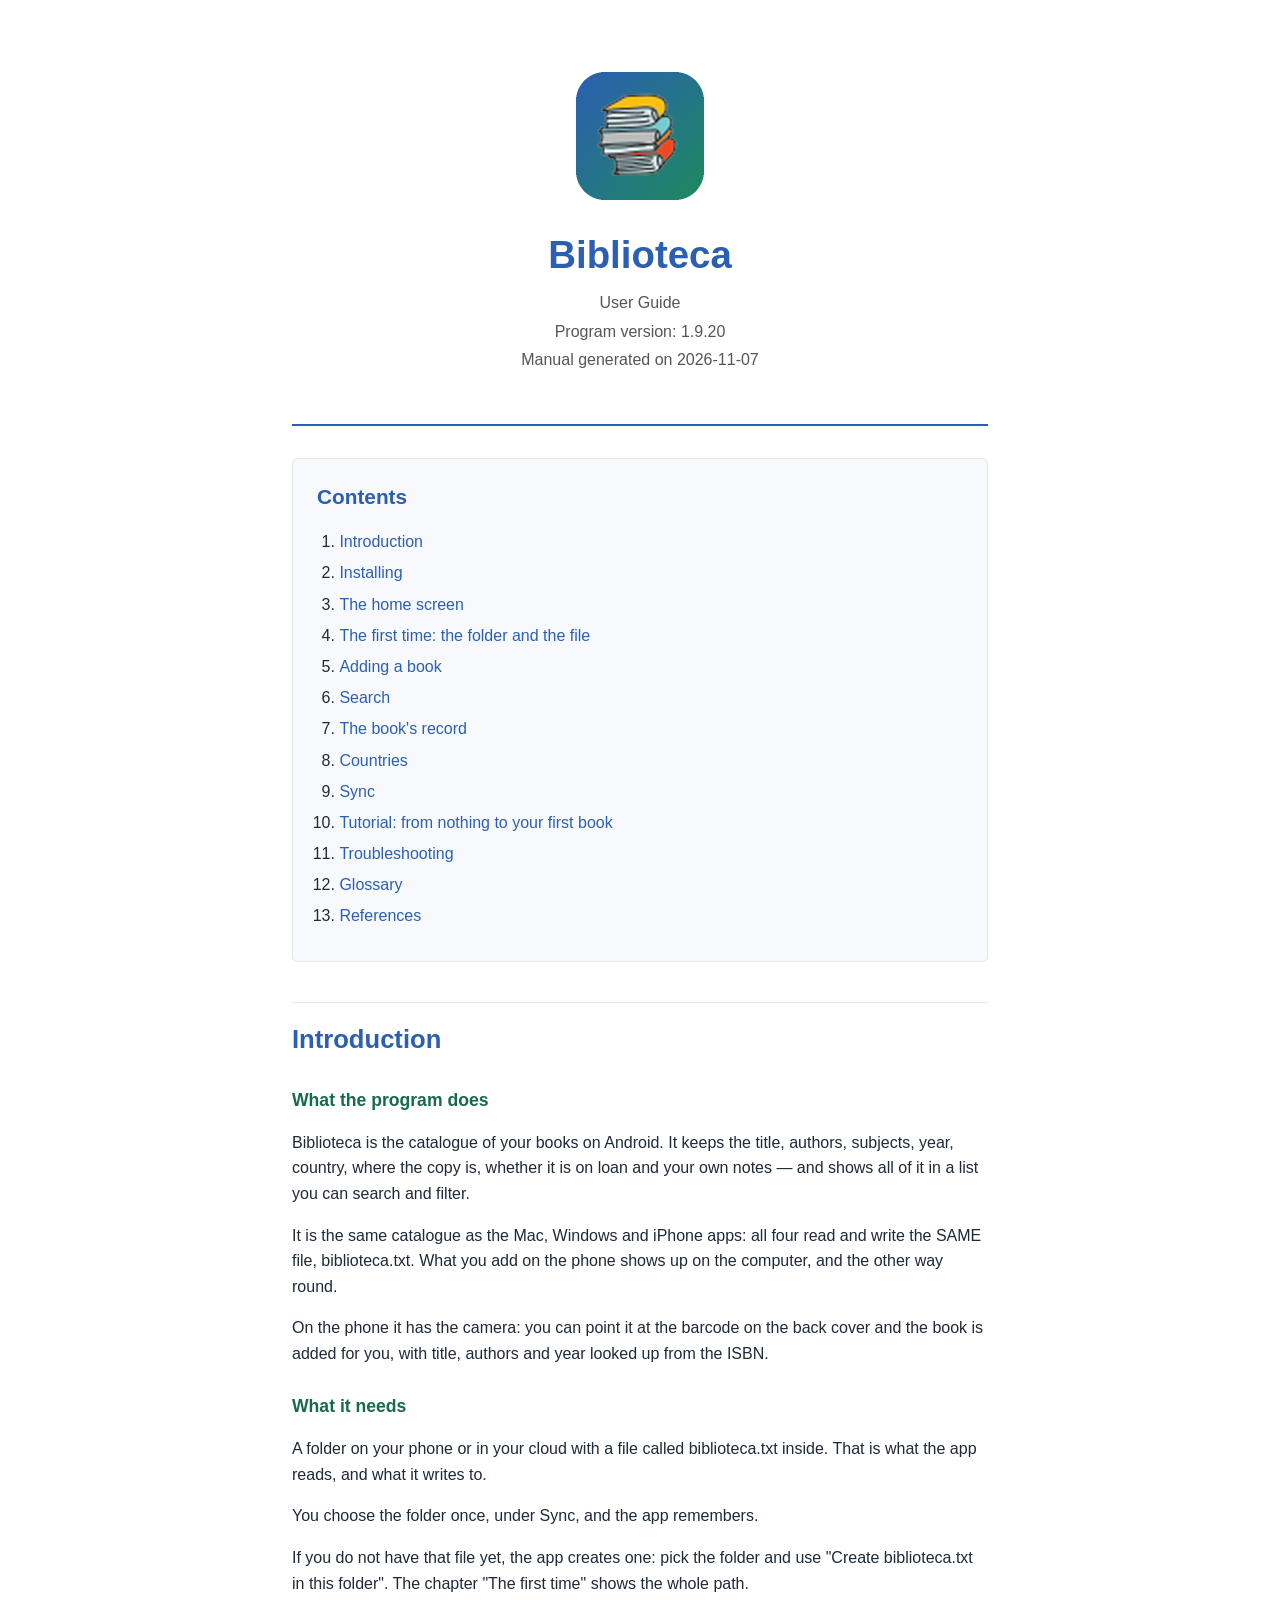
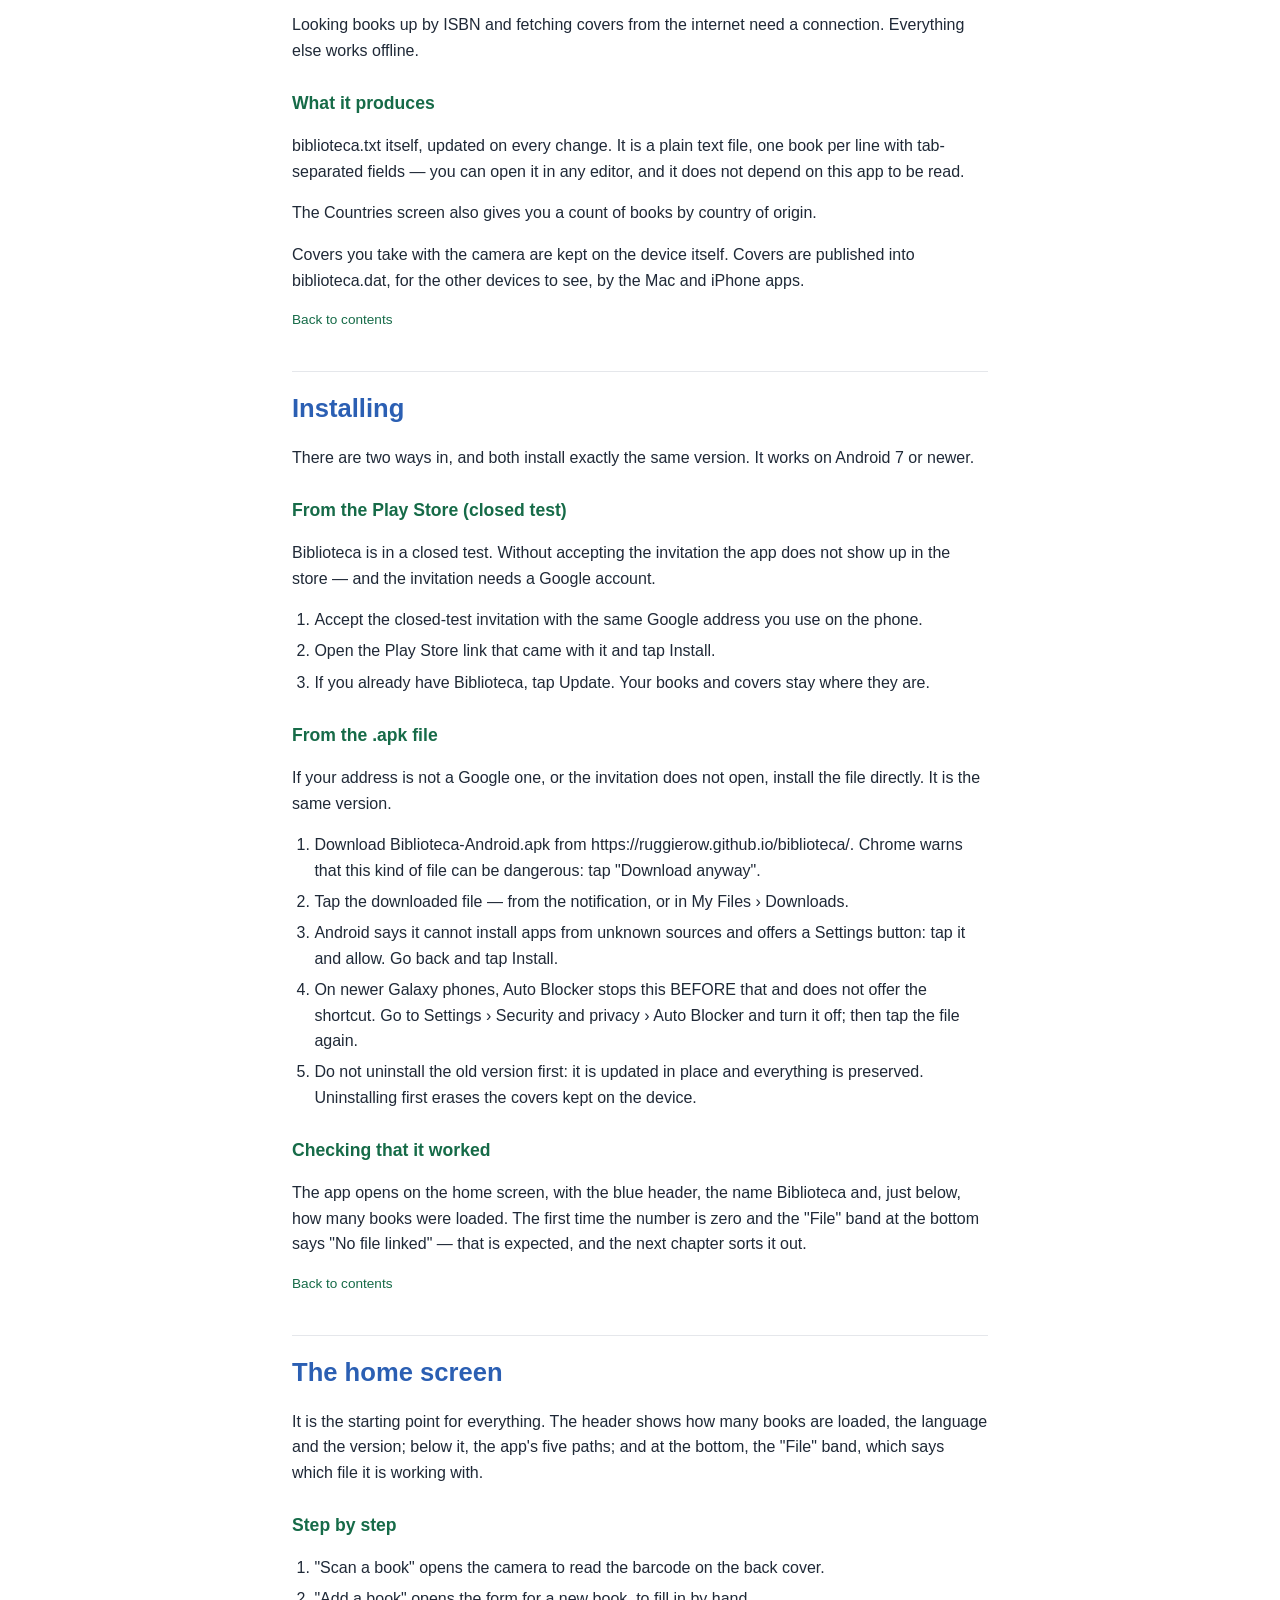
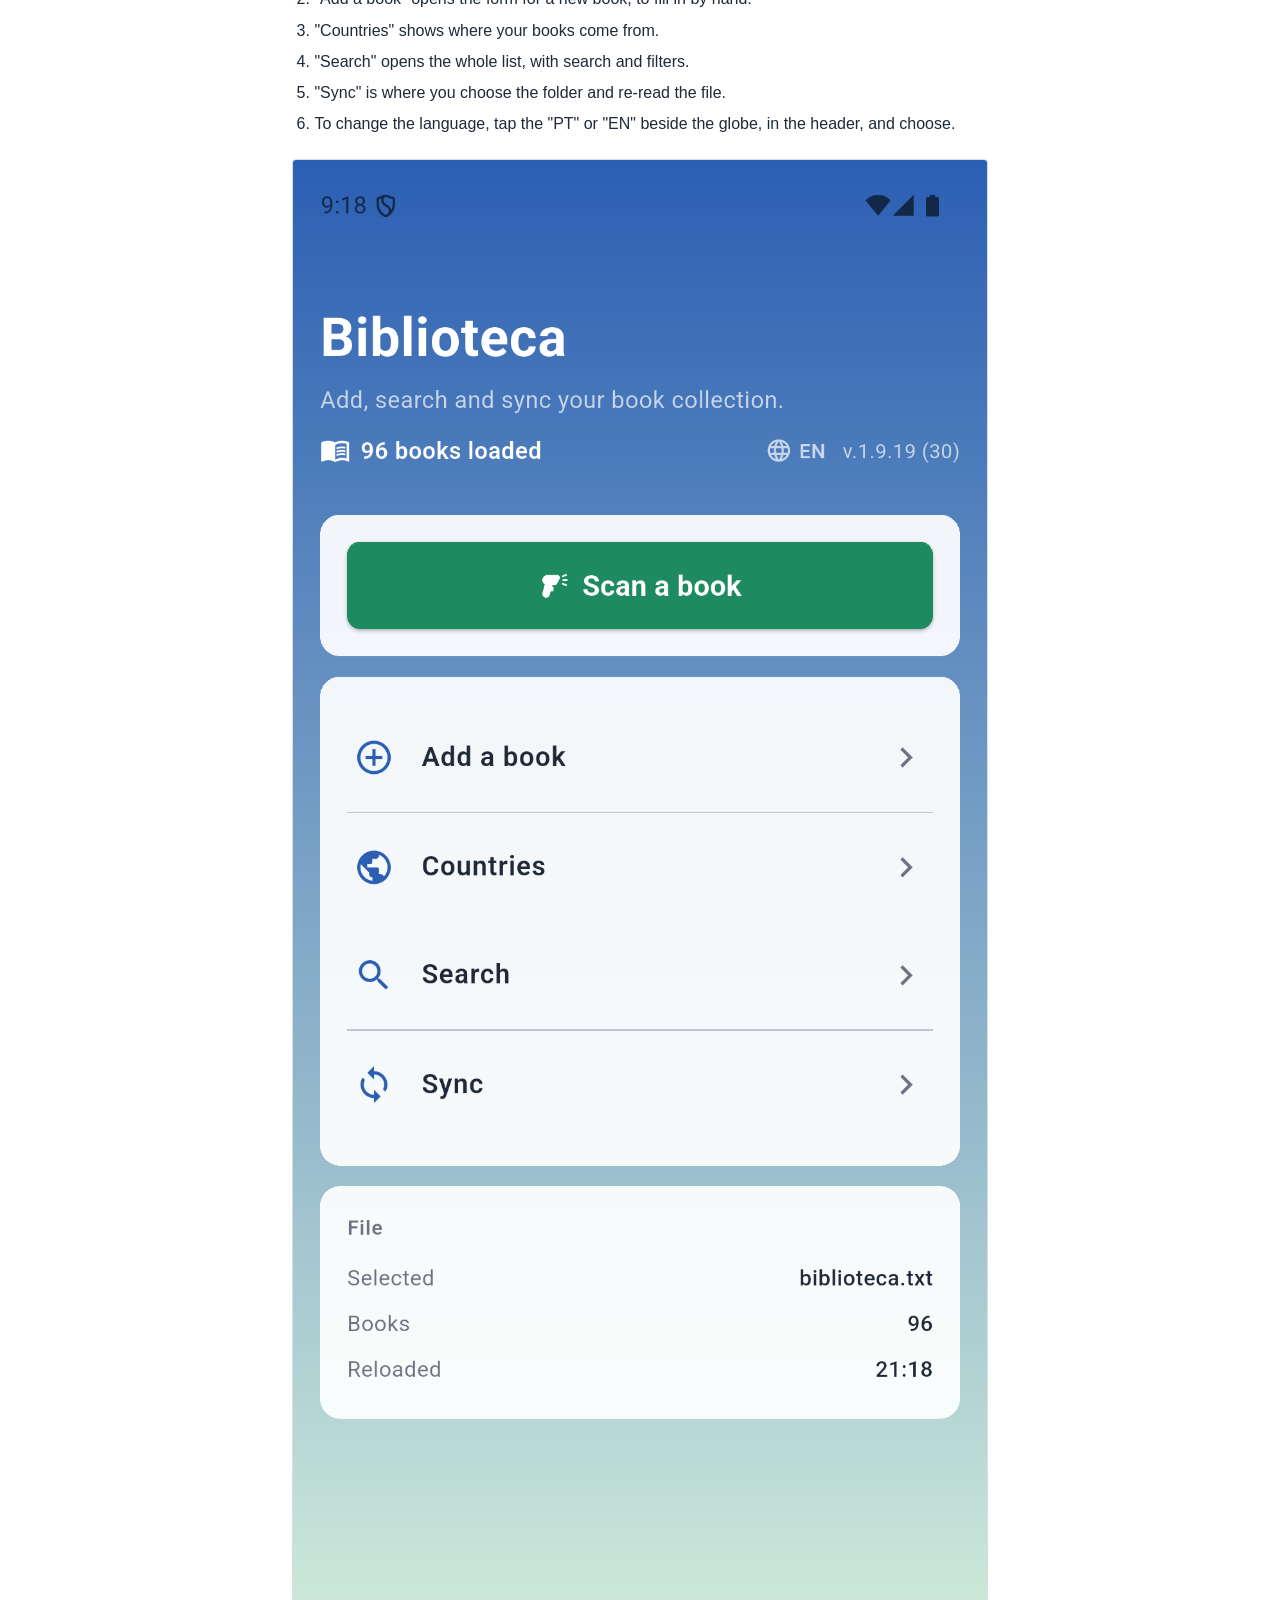
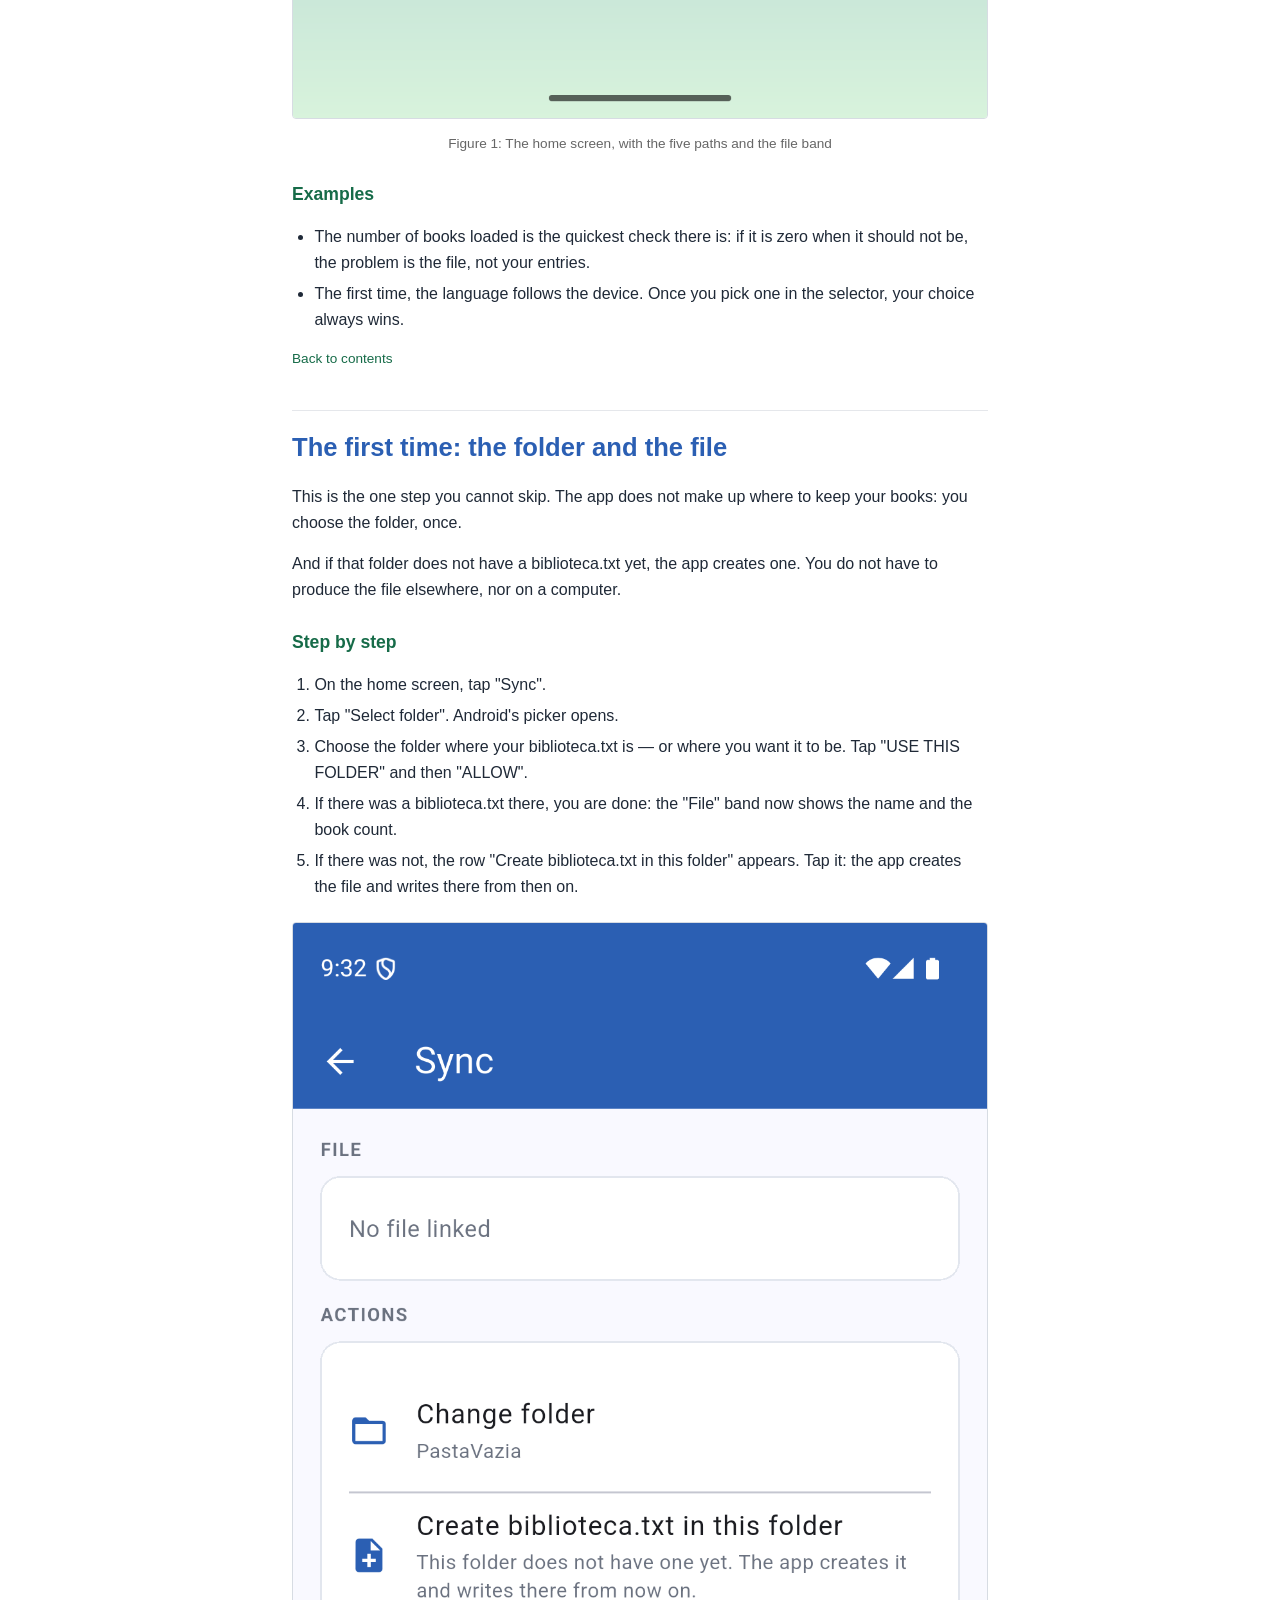
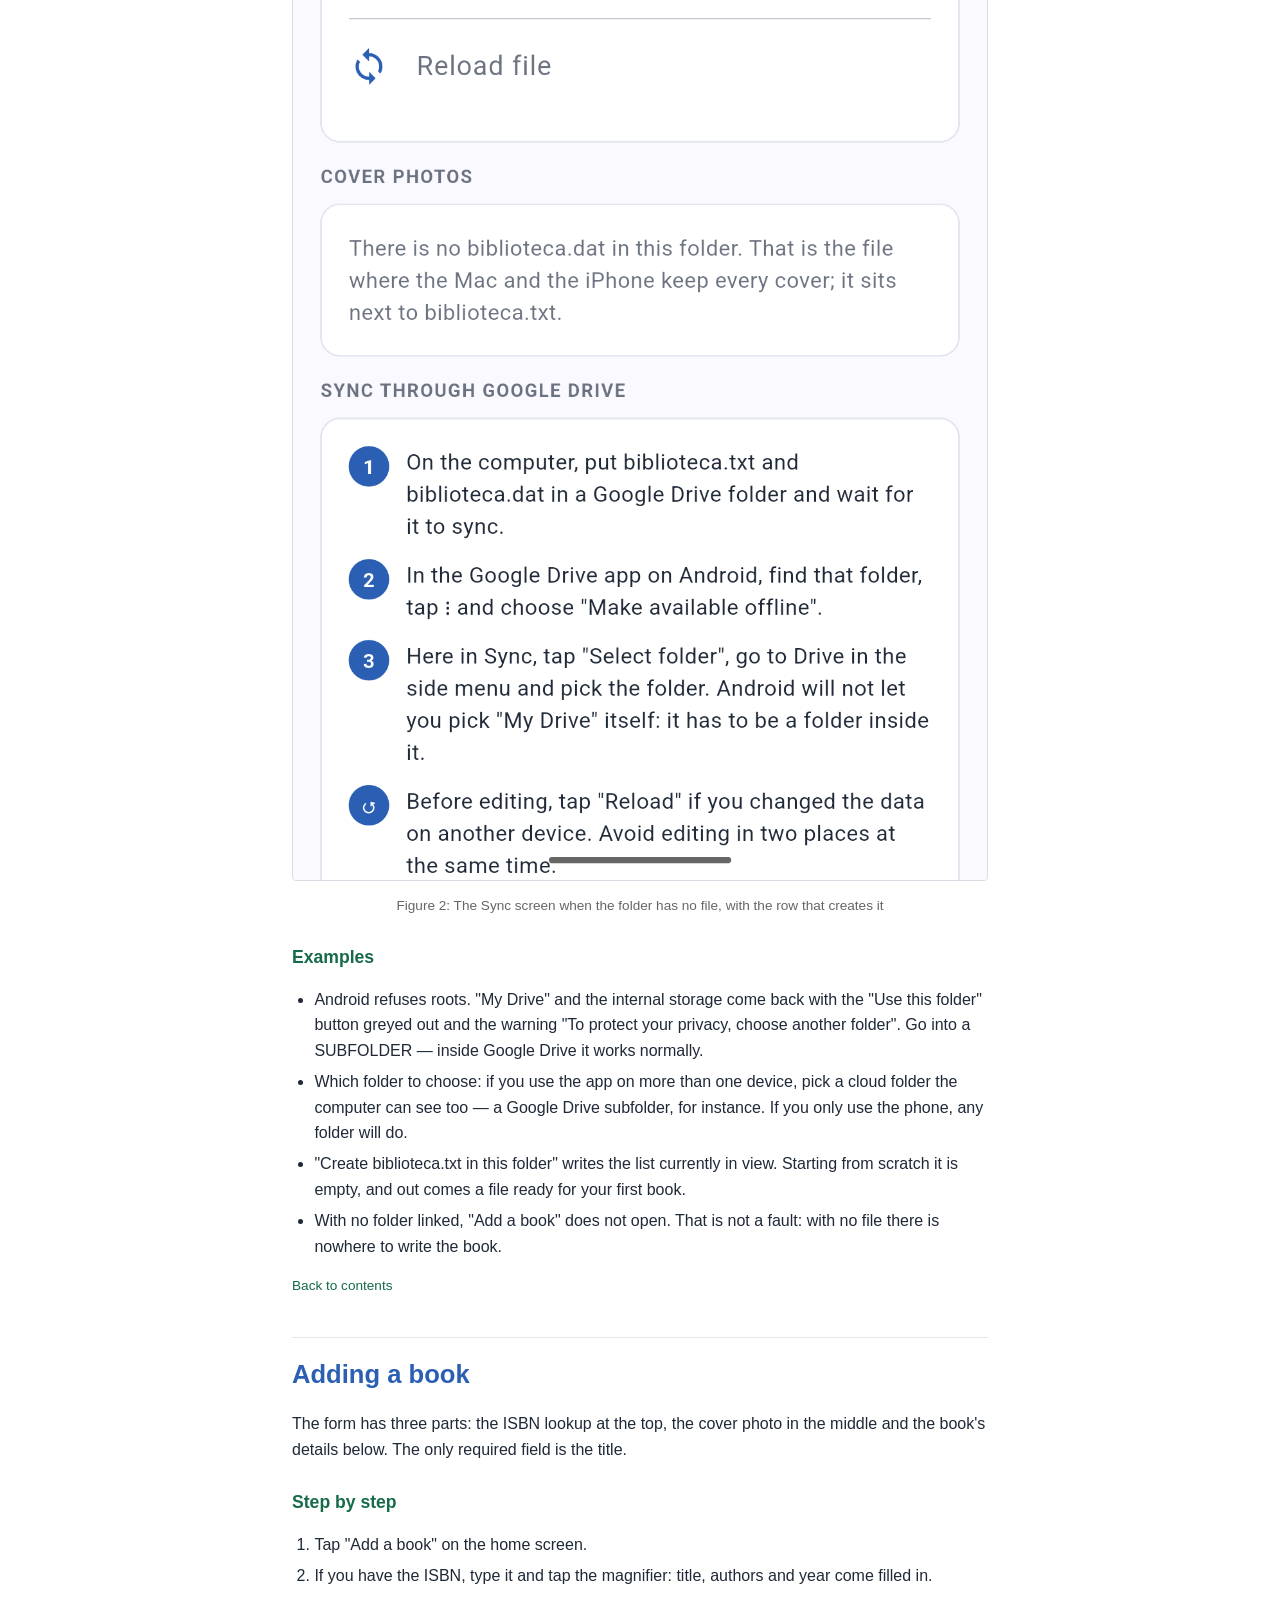
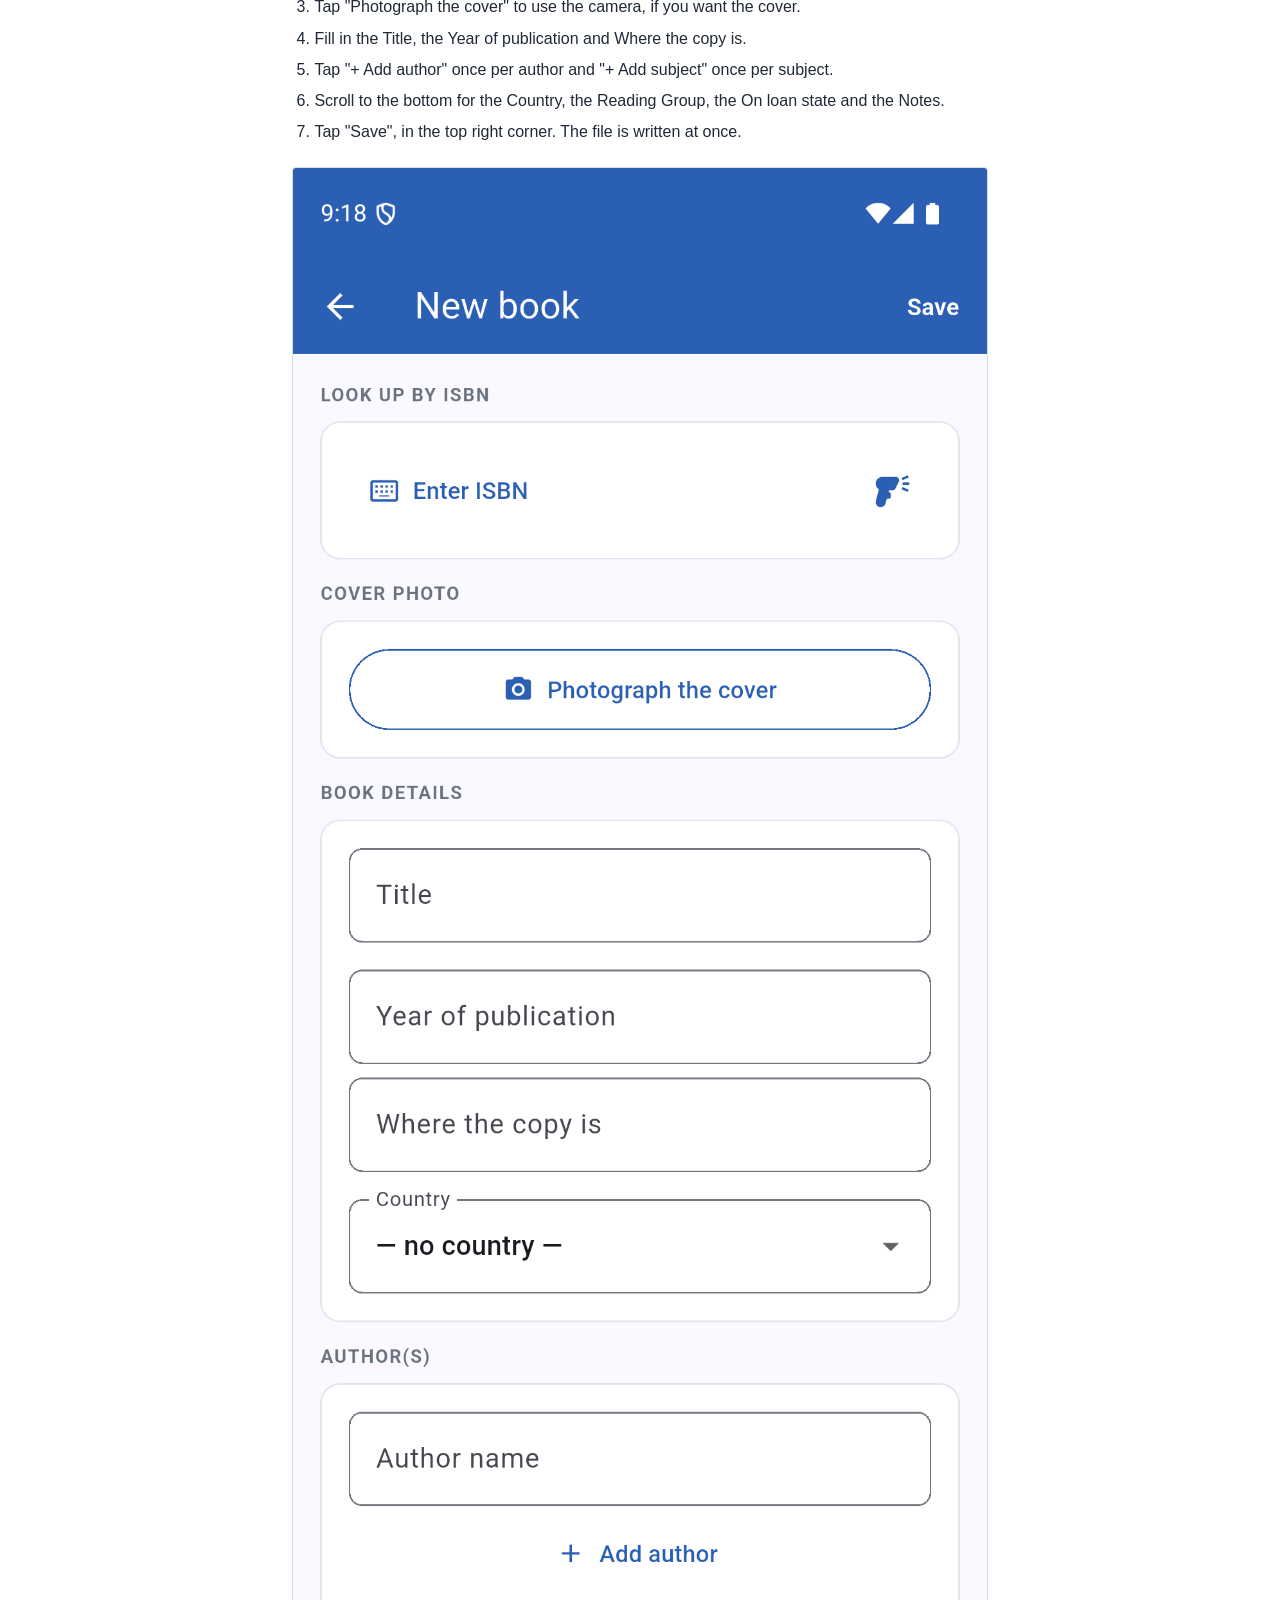
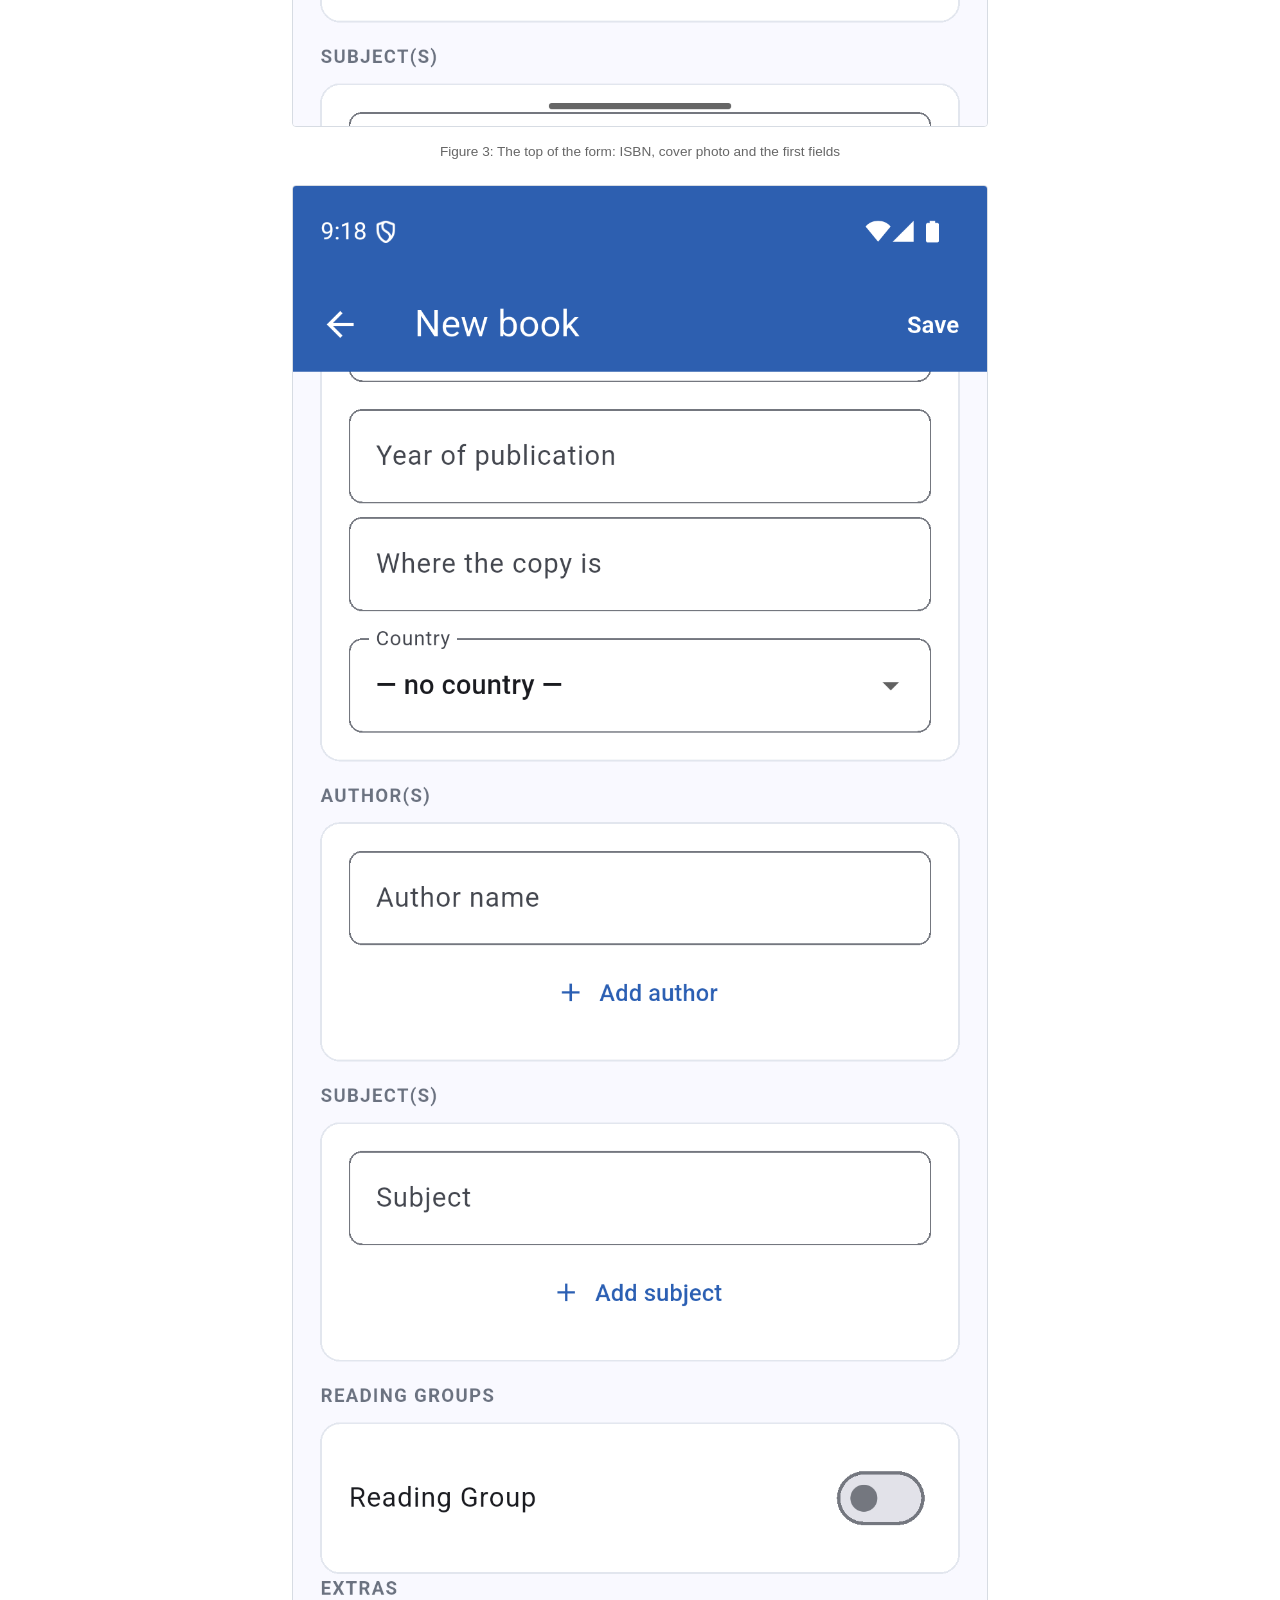
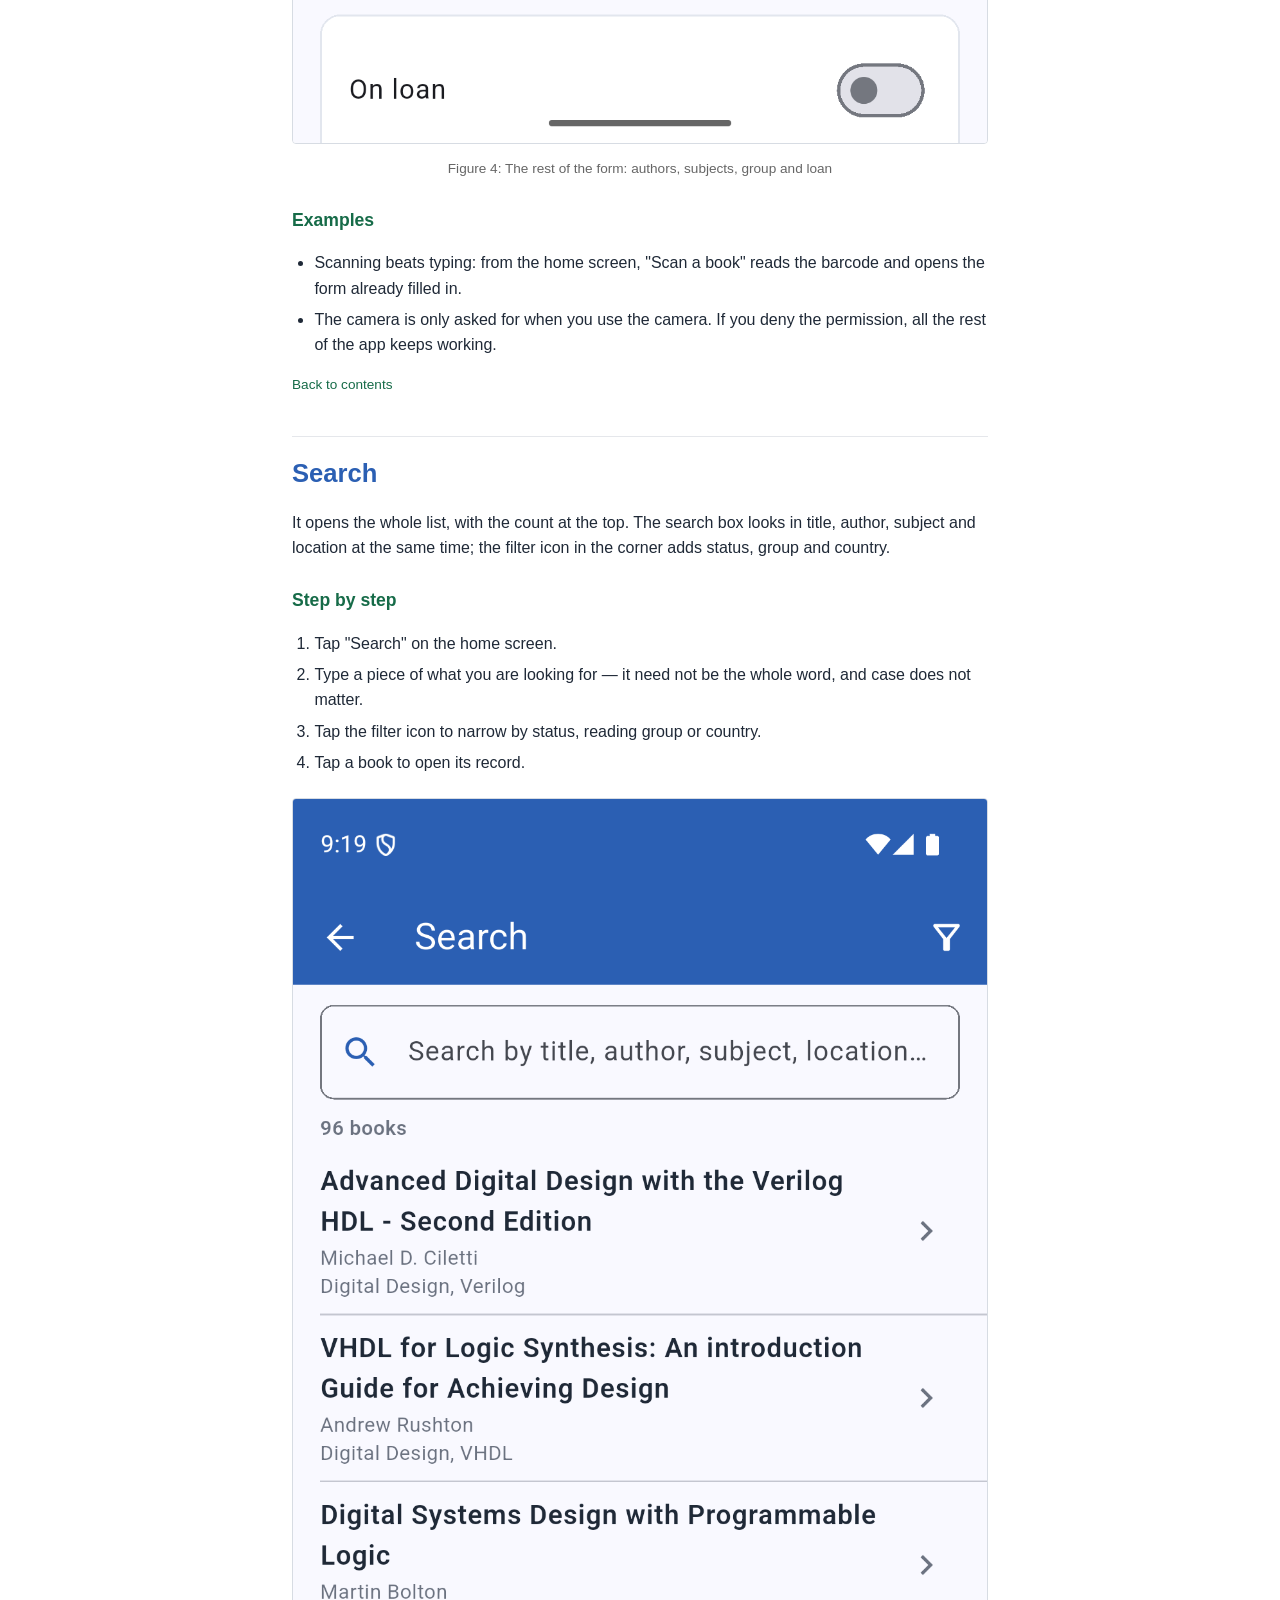
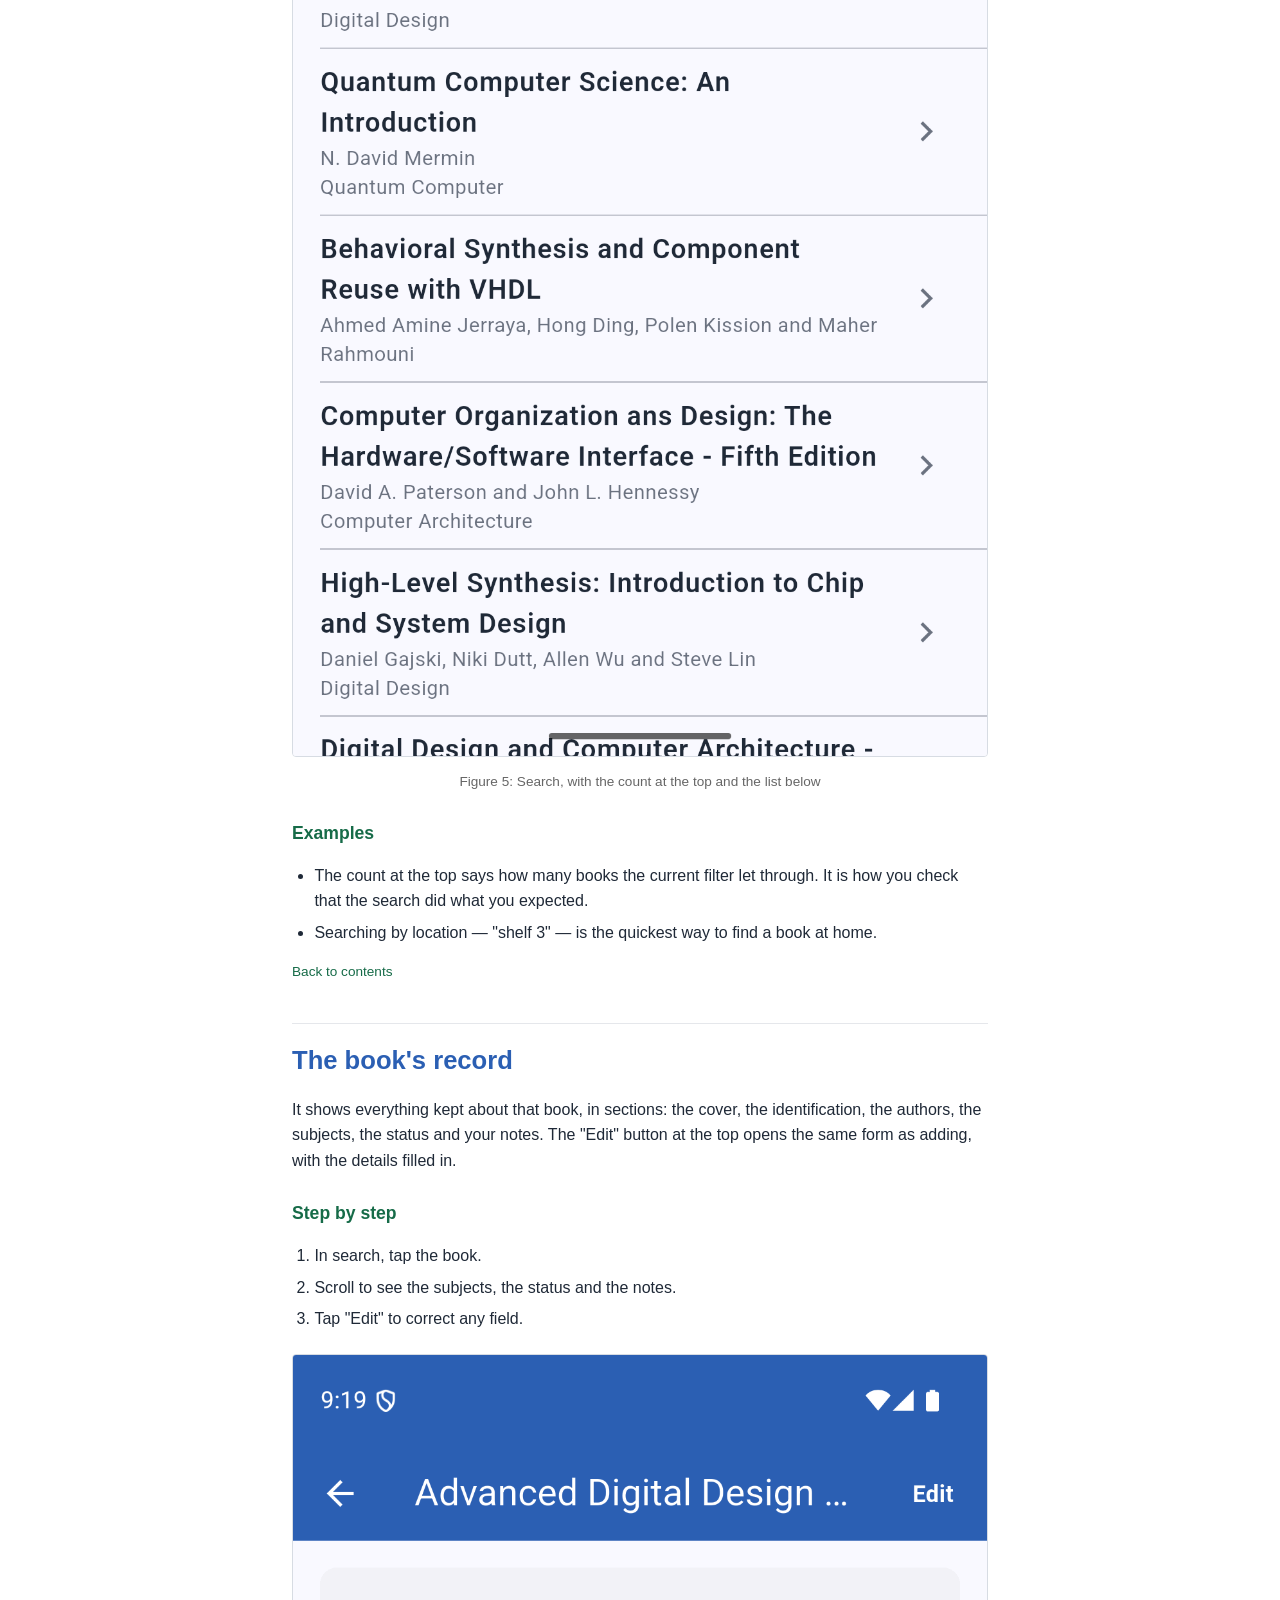
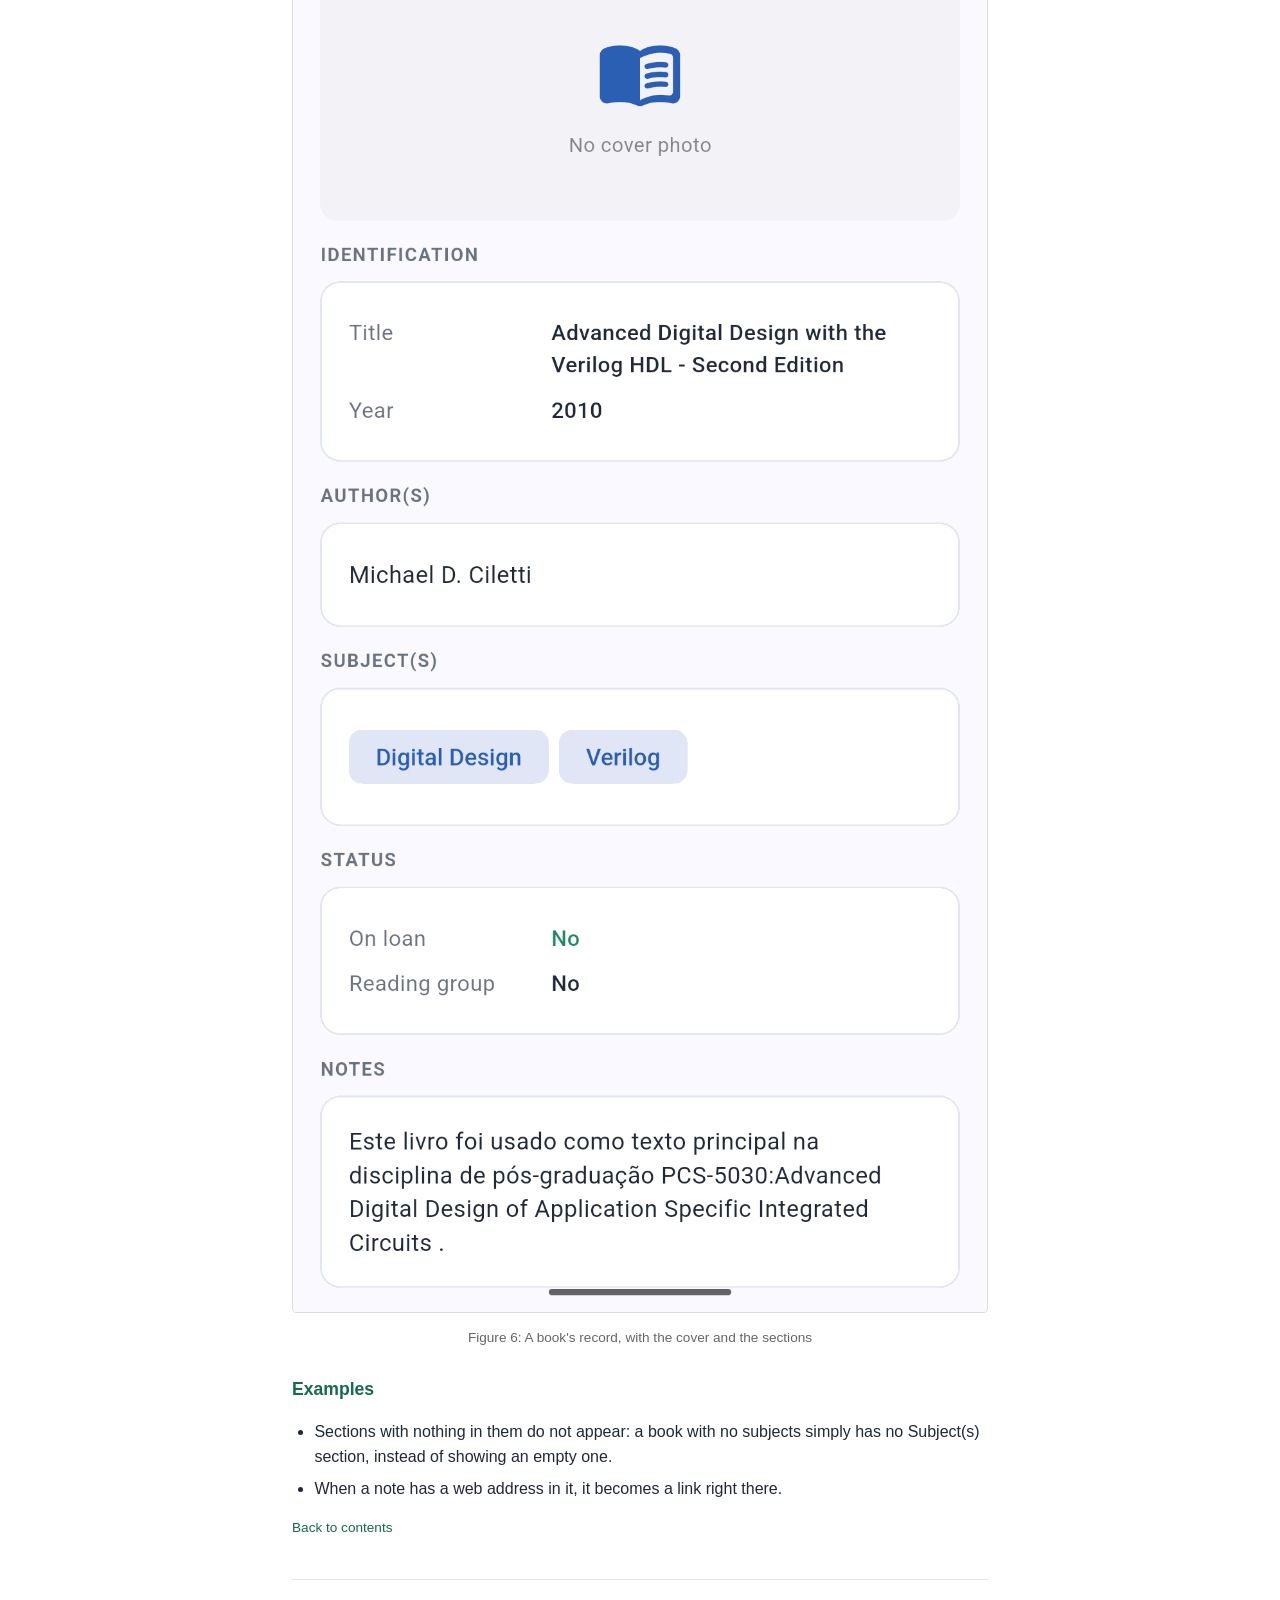
==== docs/manual-android-en.html @ 761b65e1 "Manuais do Mac e do Android, e o capitulo da primeira vez nos quatro Fecha o conjunto: as quatro pla" ====
<!doctype html>
<html lang="en">
<head>
<meta charset="utf-8">
<meta name="viewport" content="width=device-width,initial-scale=1">
<title>Biblioteca — User Guide</title>
<style>
  :root { --primary: #2b5fb3;
          --secondary: #166b48;
          --text: #1f2937; }
  * { box-sizing: border-box; }
  body { margin: 0; background: #fff; color: var(--text);
         font: 16px/1.6 -apple-system, BlinkMacSystemFont, "Segoe UI", sans-serif; }
  .folha { max-width: 46rem; margin: 0 auto; padding: 2.5rem 1.25rem 4rem; }
  .capa { text-align: center; padding: 2rem 0 3rem; border-bottom: 2px solid var(--primary); }
  .logo { width: 128px; height: 128px; }
  h1 { color: var(--primary); font-size: 2.4rem; margin: 1rem 0 .3rem; }
  .capa p { margin: .2rem 0; color: #555; }
  h2 { color: var(--primary); font-size: 1.6rem; margin: 2.5rem 0 .6rem;
       padding-top: 1rem; border-top: 1px solid #e5e7eb; }
  h3 { color: var(--secondary); font-size: 1.1rem; margin: 1.6rem 0 .4rem; }
  #sumario { background: #f7f9fc; border: 1px solid #e5e7eb; border-radius: 6px;
             padding: 1rem 1.5rem; margin-top: 2rem; }
  #sumario h2 { border: 0; padding: 0; margin: .3rem 0 .6rem; font-size: 1.3rem; }
  #sumario a { color: var(--primary); text-decoration: none; }
  #sumario a:hover { text-decoration: underline; }
  figure { margin: 1.4rem 0; }
  figure img { width: 100%; border: 1px solid #d7dce3; border-radius: 4px; }
  figcaption { font-size: .85rem; color: #666; text-align: center; margin-top: .4rem; }
  ol, ul { padding-left: 1.4rem; }
  li { margin: .35rem 0; }
  dt { font-weight: 600; margin-top: .9rem; }
  dd { margin: .2rem 0 0 1.2rem; color: #444; }
  .voltar { font-size: .85rem; }
  .voltar a { color: var(--secondary); text-decoration: none; }
  .falta { color: #b00; }
  @media print { .voltar { display: none; } h2 { page-break-after: avoid; }
                 figure { page-break-inside: avoid; } }
</style>
</head>
<body>
<div class="folha">
  <header class="capa">
    <img class="logo" src="[data-uri]" alt="">
    <h1>Biblioteca</h1>
    <p>User Guide</p>
    <p>Program version: 1.9.20</p>
    <p>Manual generated on 2026-11-07</p>
  </header>

  <nav id="sumario"><h2>Contents</h2><ol><li><a href="#introducao">Introduction</a></li><li><a href="#instalacao">Installing</a></li><li><a href="#secao0">The home screen</a></li><li><a href="#secao1">The first time: the folder and the file</a></li><li><a href="#secao2">Adding a book</a></li><li><a href="#secao3">Search</a></li><li><a href="#secao4">The book's record</a></li><li><a href="#secao5">Countries</a></li><li><a href="#secao6">Sync</a></li><li><a href="#tutorial">Tutorial: from nothing to your first book</a></li><li><a href="#problemas">Troubleshooting</a></li><li><a href="#glossario">Glossary</a></li><li><a href="#referencias">References</a></li></ol></nav>

  <section id="introducao"><h2>Introduction</h2><h3>What the program does</h3><p>Biblioteca is the catalogue of your books on Android. It keeps the title, authors, subjects, year, country, where the copy is, whether it is on loan and your own notes — and shows all of it in a list you can search and filter.</p>
<p>It is the same catalogue as the Mac, Windows and iPhone apps: all four read and write the SAME file, biblioteca.txt. What you add on the phone shows up on the computer, and the other way round.</p>
<p>On the phone it has the camera: you can point it at the barcode on the back cover and the book is added for you, with title, authors and year looked up from the ISBN.</p><h3>What it needs</h3><p>A folder on your phone or in your cloud with a file called biblioteca.txt inside. That is what the app reads, and what it writes to.</p>
<p>You choose the folder once, under Sync, and the app remembers.</p>
<p>If you do not have that file yet, the app creates one: pick the folder and use &quot;Create biblioteca.txt in this folder&quot;. The chapter &quot;The first time&quot; shows the whole path.</p>
<p>Looking books up by ISBN and fetching covers from the internet need a connection. Everything else works offline.</p><h3>What it produces</h3><p>biblioteca.txt itself, updated on every change. It is a plain text file, one book per line with tab-separated fields — you can open it in any editor, and it does not depend on this app to be read.</p>
<p>The Countries screen also gives you a count of books by country of origin.</p>
<p>Covers you take with the camera are kept on the device itself. Covers are published into biblioteca.dat, for the other devices to see, by the Mac and iPhone apps.</p><p class="voltar"><a href="#sumario">Back to contents</a></p></section><section id="instalacao"><h2>Installing</h2><p>There are two ways in, and both install exactly the same version. It works on Android 7 or newer.</p><h3>From the Play Store (closed test)</h3><p>Biblioteca is in a closed test. Without accepting the invitation the app does not show up in the store — and the invitation needs a Google account.</p><ol><li>Accept the closed-test invitation with the same Google address you use on the phone.</li><li>Open the Play Store link that came with it and tap Install.</li><li>If you already have Biblioteca, tap Update. Your books and covers stay where they are.</li></ol><h3>From the .apk file</h3><p>If your address is not a Google one, or the invitation does not open, install the file directly. It is the same version.</p><ol><li>Download Biblioteca-Android.apk from https://ruggierow.github.io/biblioteca/. Chrome warns that this kind of file can be dangerous: tap &quot;Download anyway&quot;.</li><li>Tap the downloaded file — from the notification, or in My Files › Downloads.</li><li>Android says it cannot install apps from unknown sources and offers a Settings button: tap it and allow. Go back and tap Install.</li><li>On newer Galaxy phones, Auto Blocker stops this BEFORE that and does not offer the shortcut. Go to Settings › Security and privacy › Auto Blocker and turn it off; then tap the file again.</li><li>Do not uninstall the old version first: it is updated in place and everything is preserved. Uninstalling first erases the covers kept on the device.</li></ol><h3>Checking that it worked</h3><p>The app opens on the home screen, with the blue header, the name Biblioteca and, just below, how many books were loaded. The first time the number is zero and the &quot;File&quot; band at the bottom says &quot;No file linked&quot; — that is expected, and the next chapter sorts it out.</p><p class="voltar"><a href="#sumario">Back to contents</a></p></section><section id="secao0"><h2>The home screen</h2><p>It is the starting point for everything. The header shows how many books are loaded, the language and the version; below it, the app's five paths; and at the bottom, the &quot;File&quot; band, which says which file it is working with.</p><h3>Step by step</h3><ol><li>&quot;Scan a book&quot; opens the camera to read the barcode on the back cover.</li><li>&quot;Add a book&quot; opens the form for a new book, to fill in by hand.</li><li>&quot;Countries&quot; shows where your books come from.</li><li>&quot;Search&quot; opens the whole list, with search and filters.</li><li>&quot;Sync&quot; is where you choose the folder and re-read the file.</li><li>To change the language, tap the &quot;PT&quot; or &quot;EN&quot; beside the globe, in the header, and choose.</li></ol><figure><img src="[data-uri]" alt="The home screen, with the five paths and the file band"><figcaption>Figure 1: The home screen, with the five paths and the file band</figcaption></figure><h3>Examples</h3><ul><li>The number of books loaded is the quickest check there is: if it is zero when it should not be, the problem is the file, not your entries.</li><li>The first time, the language follows the device. Once you pick one in the selector, your choice always wins.</li></ul><p class="voltar"><a href="#sumario">Back to contents</a></p></section><section id="secao1"><h2>The first time: the folder and the file</h2><p>This is the one step you cannot skip. The app does not make up where to keep your books: you choose the folder, once.</p>
<p>And if that folder does not have a biblioteca.txt yet, the app creates one. You do not have to produce the file elsewhere, nor on a computer.</p><h3>Step by step</h3><ol><li>On the home screen, tap &quot;Sync&quot;.</li><li>Tap &quot;Select folder&quot;. Android's picker opens.</li><li>Choose the folder where your biblioteca.txt is — or where you want it to be. Tap &quot;USE THIS FOLDER&quot; and then &quot;ALLOW&quot;.</li><li>If there was a biblioteca.txt there, you are done: the &quot;File&quot; band now shows the name and the book count.</li><li>If there was not, the row &quot;Create biblioteca.txt in this folder&quot; appears. Tap it: the app creates the file and writes there from then on.</li></ol><figure><img src="[data-uri]" alt="The Sync screen when the folder has no file, with the row that creates it"><figcaption>Figure 2: The Sync screen when the folder has no file, with the row that creates it</figcaption></figure><h3>Examples</h3><ul><li>Android refuses roots. &quot;My Drive&quot; and the internal storage come back with the &quot;Use this folder&quot; button greyed out and the warning &quot;To protect your privacy, choose another folder&quot;. Go into a SUBFOLDER — inside Google Drive it works normally.</li><li>Which folder to choose: if you use the app on more than one device, pick a cloud folder the computer can see too — a Google Drive subfolder, for instance. If you only use the phone, any folder will do.</li><li>&quot;Create biblioteca.txt in this folder&quot; writes the list currently in view. Starting from scratch it is empty, and out comes a file ready for your first book.</li><li>With no folder linked, &quot;Add a book&quot; does not open. That is not a fault: with no file there is nowhere to write the book.</li></ul><p class="voltar"><a href="#sumario">Back to contents</a></p></section><section id="secao2"><h2>Adding a book</h2><p>The form has three parts: the ISBN lookup at the top, the cover photo in the middle and the book's details below. The only required field is the title.</p><h3>Step by step</h3><ol><li>Tap &quot;Add a book&quot; on the home screen.</li><li>If you have the ISBN, type it and tap the magnifier: title, authors and year come filled in.</li><li>Tap &quot;Photograph the cover&quot; to use the camera, if you want the cover.</li><li>Fill in the Title, the Year of publication and Where the copy is.</li><li>Tap &quot;+ Add author&quot; once per author and &quot;+ Add subject&quot; once per subject.</li><li>Scroll to the bottom for the Country, the Reading Group, the On loan state and the Notes.</li><li>Tap &quot;Save&quot;, in the top right corner. The file is written at once.</li></ol><figure><img src="[data-uri]" alt="The top of the form: ISBN, cover photo and the first fields"><figcaption>Figure 3: The top of the form: ISBN, cover photo and the first fields</figcaption></figure><figure><img src="[data-uri]" alt="The rest of the form: authors, subjects, group and loan"><figcaption>Figure 4: The rest of the form: authors, subjects, group and loan</figcaption></figure><h3>Examples</h3><ul><li>Scanning beats typing: from the home screen, &quot;Scan a book&quot; reads the barcode and opens the form already filled in.</li><li>The camera is only asked for when you use the camera. If you deny the permission, all the rest of the app keeps working.</li></ul><p class="voltar"><a href="#sumario">Back to contents</a></p></section><section id="secao3"><h2>Search</h2><p>It opens the whole list, with the count at the top. The search box looks in title, author, subject and location at the same time; the filter icon in the corner adds status, group and country.</p><h3>Step by step</h3><ol><li>Tap &quot;Search&quot; on the home screen.</li><li>Type a piece of what you are looking for — it need not be the whole word, and case does not matter.</li><li>Tap the filter icon to narrow by status, reading group or country.</li><li>Tap a book to open its record.</li></ol><figure><img src="[data-uri]" alt="Search, with the count at the top and the list below"><figcaption>Figure 5: Search, with the count at the top and the list below</figcaption></figure><h3>Examples</h3><ul><li>The count at the top says how many books the current filter let through. It is how you check that the search did what you expected.</li><li>Searching by location — &quot;shelf 3&quot; — is the quickest way to find a book at home.</li></ul><p class="voltar"><a href="#sumario">Back to contents</a></p></section><section id="secao4"><h2>The book's record</h2><p>It shows everything kept about that book, in sections: the cover, the identification, the authors, the subjects, the status and your notes. The &quot;Edit&quot; button at the top opens the same form as adding, with the details filled in.</p><h3>Step by step</h3><ol><li>In search, tap the book.</li><li>Scroll to see the subjects, the status and the notes.</li><li>Tap &quot;Edit&quot; to correct any field.</li></ol><figure><img src="[data-uri]" alt="A book's record, with the cover and the sections"><figcaption>Figure 6: A book's record, with the cover and the sections</figcaption></figure><h3>Examples</h3><ul><li>Sections with nothing in them do not appear: a book with no subjects simply has no Subject(s) section, instead of showing an empty one.</li><li>When a note has a web address in it, it becomes a link right there.</li></ul><p class="voltar"><a href="#sumario">Back to contents</a></p></section><section id="secao5"><h2>Countries</h2><p>The count of books by country of origin, largest first, with a bar giving each one's share.</p>
<p>A book's country is where the literature comes from, not where the edition was printed.</p><h3>Step by step</h3><ol><li>Tap &quot;Countries&quot; on the home screen.</li><li>The top line says how many books have a country and across how many countries they fall.</li></ol><figure><img src="[data-uri]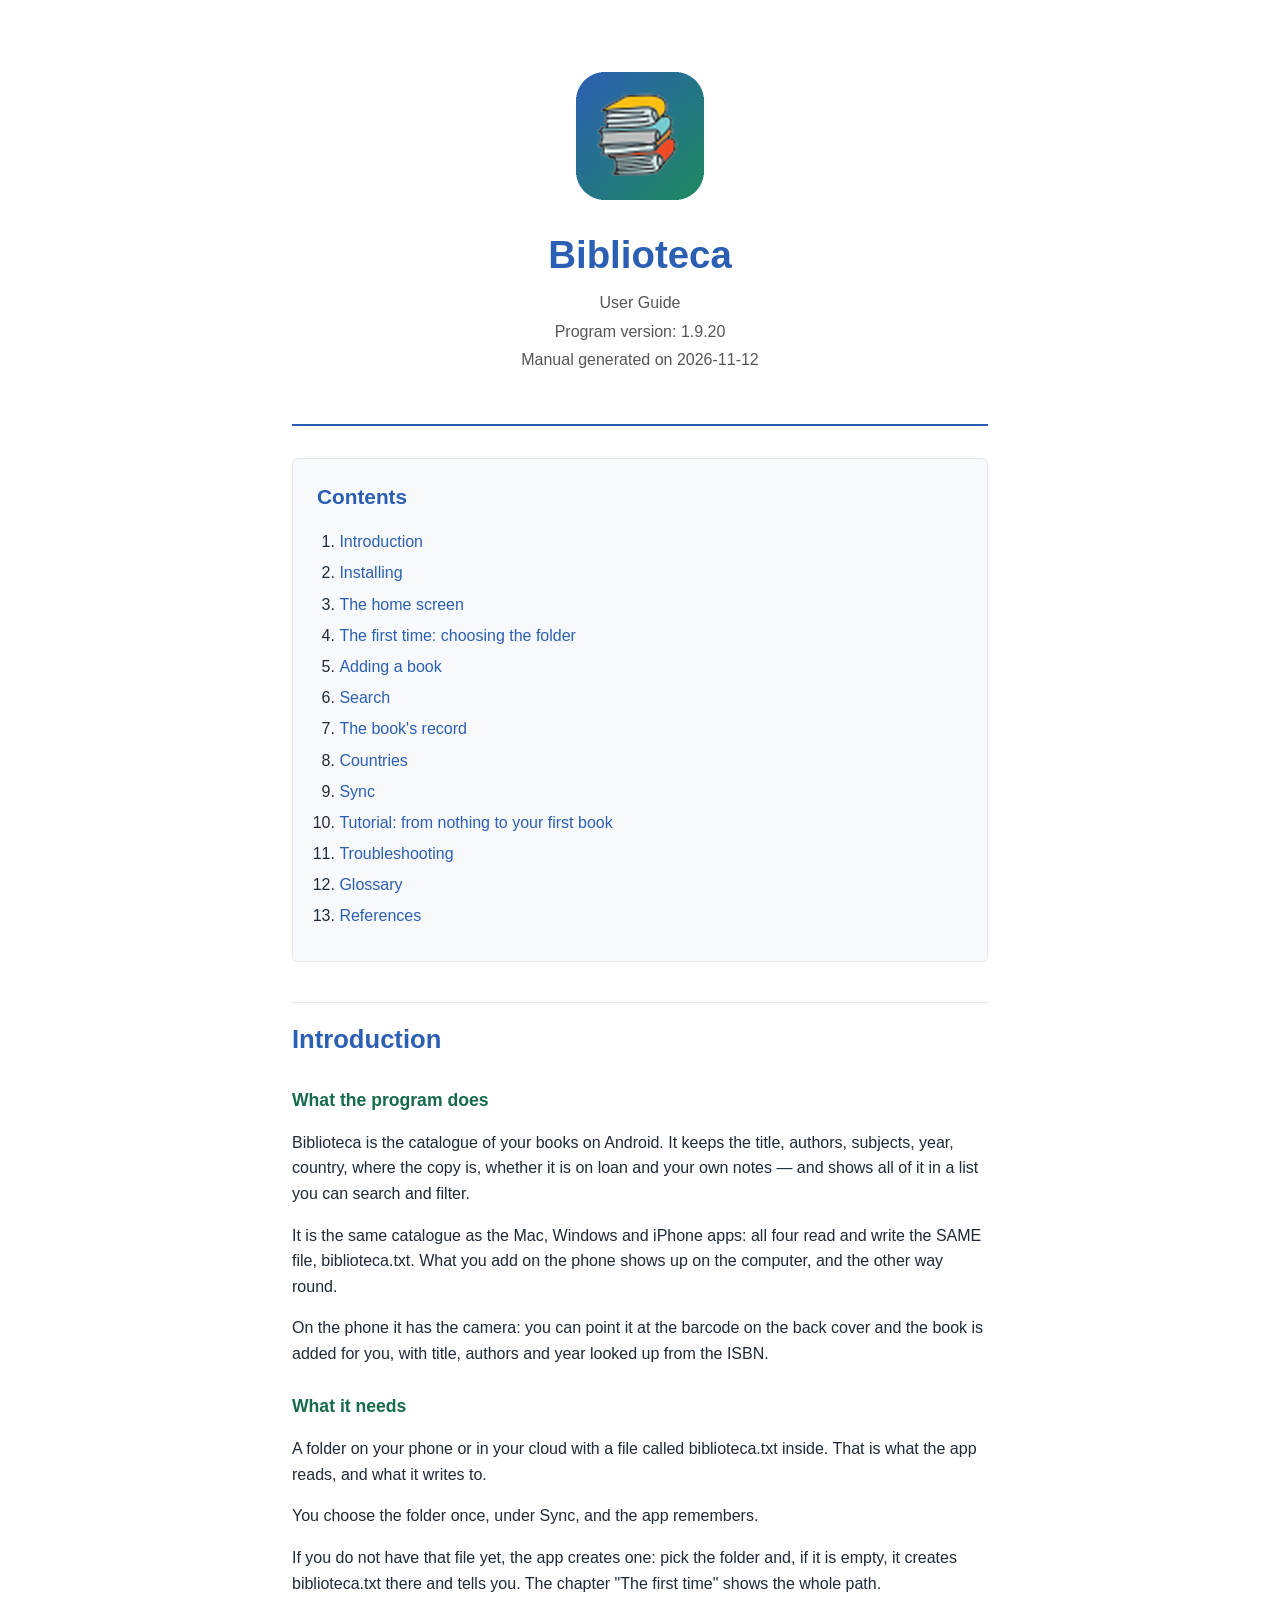
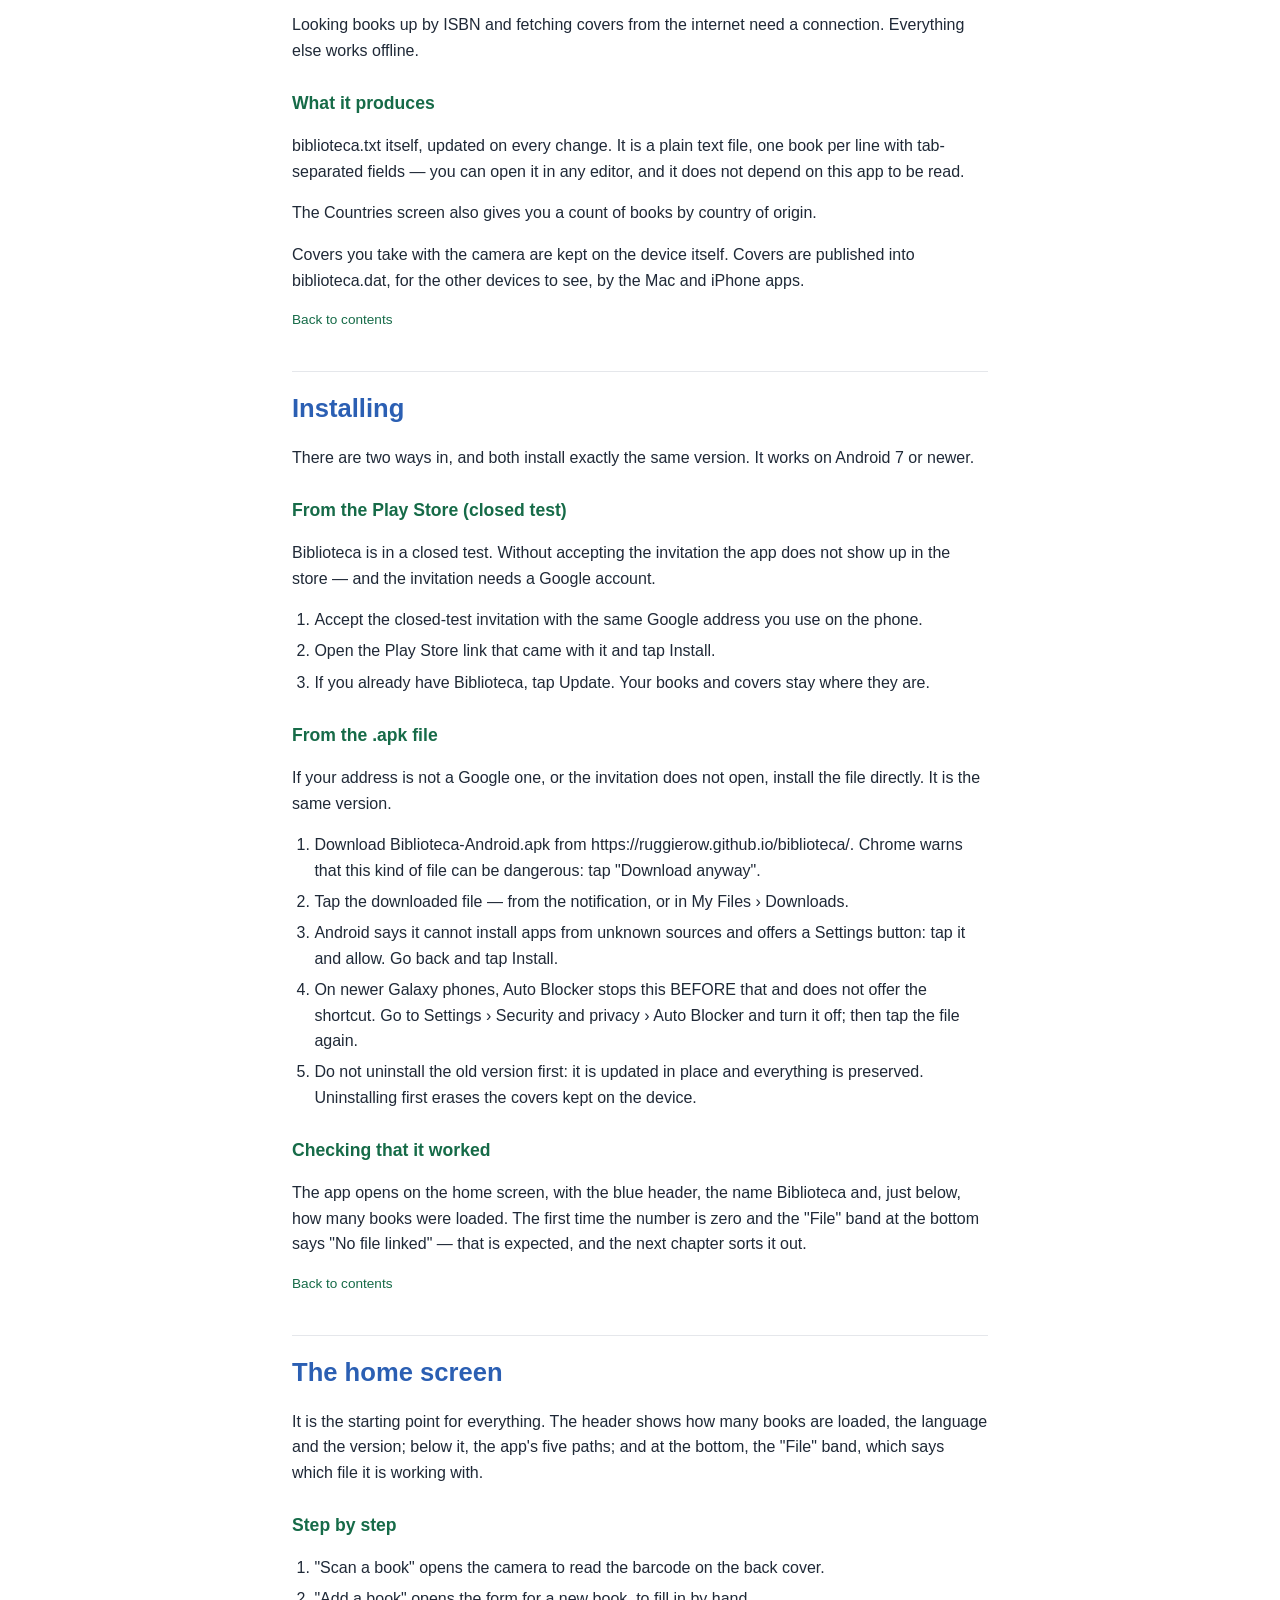
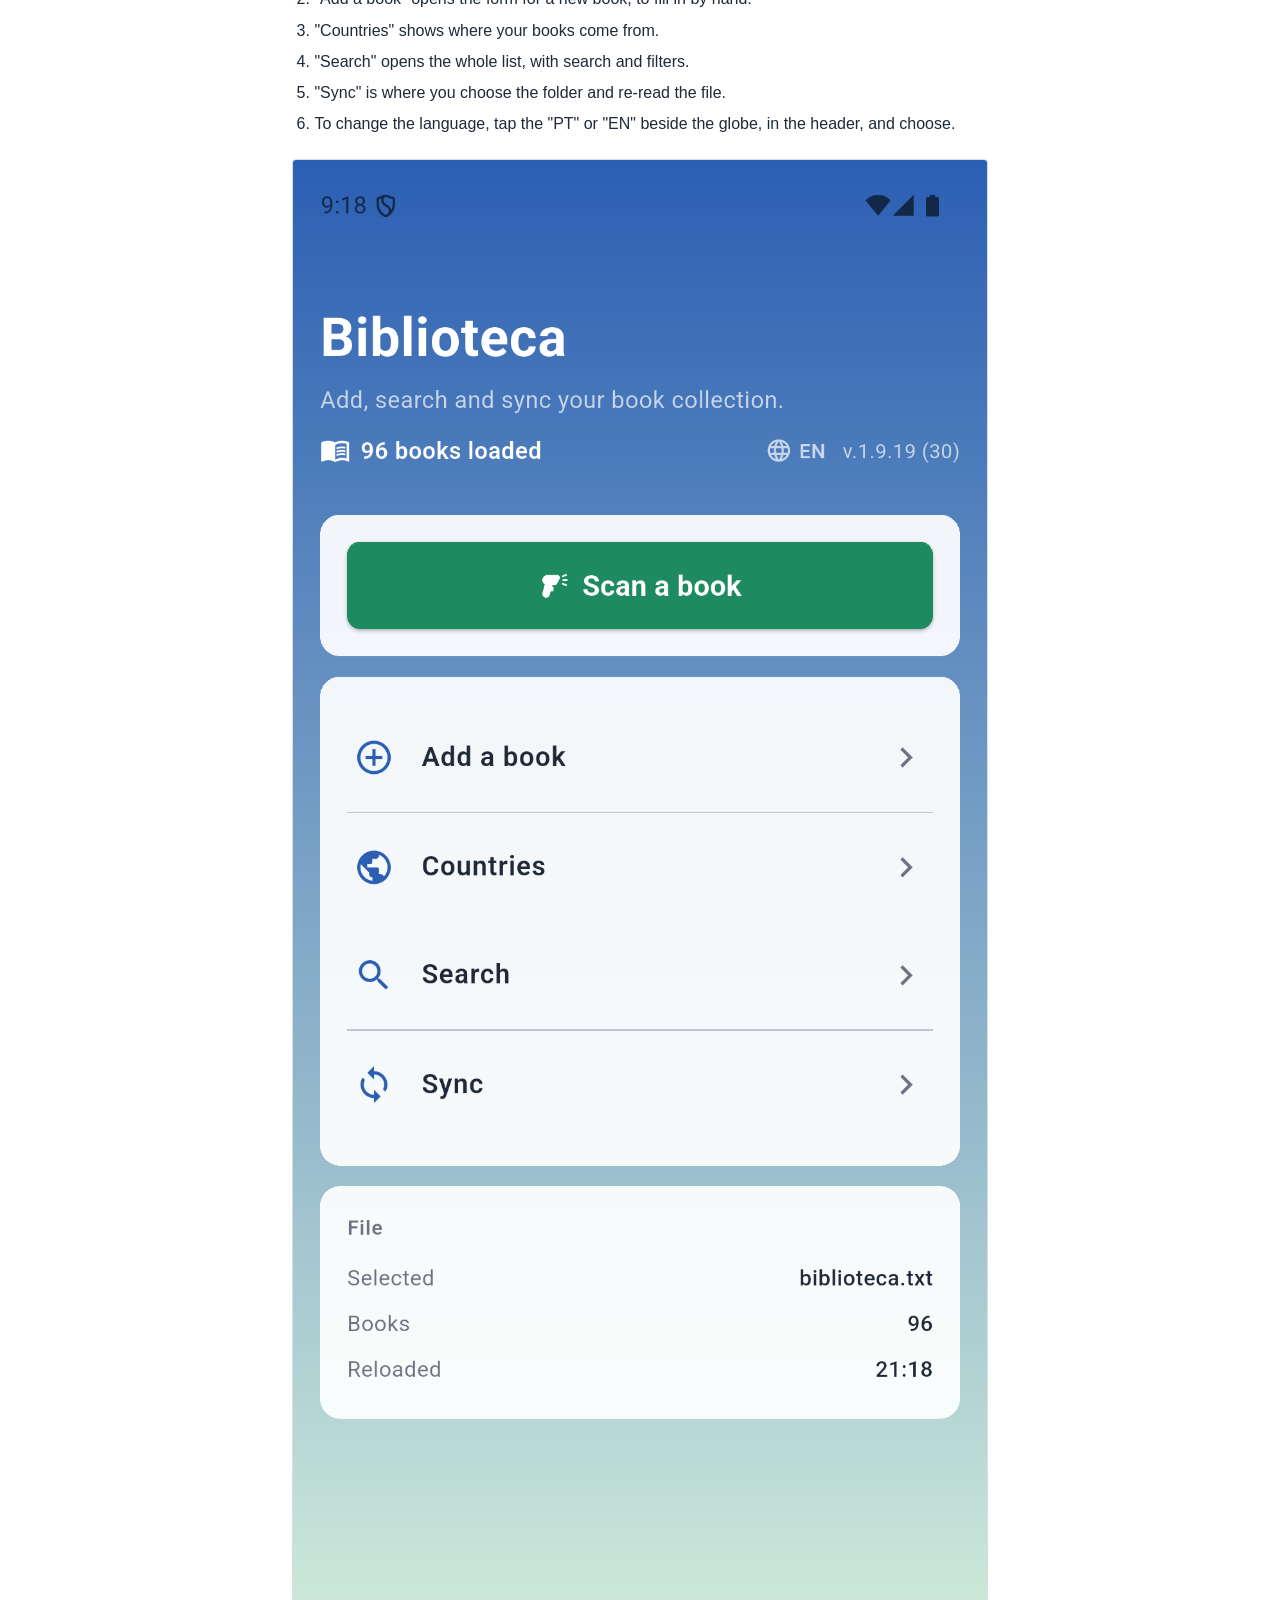
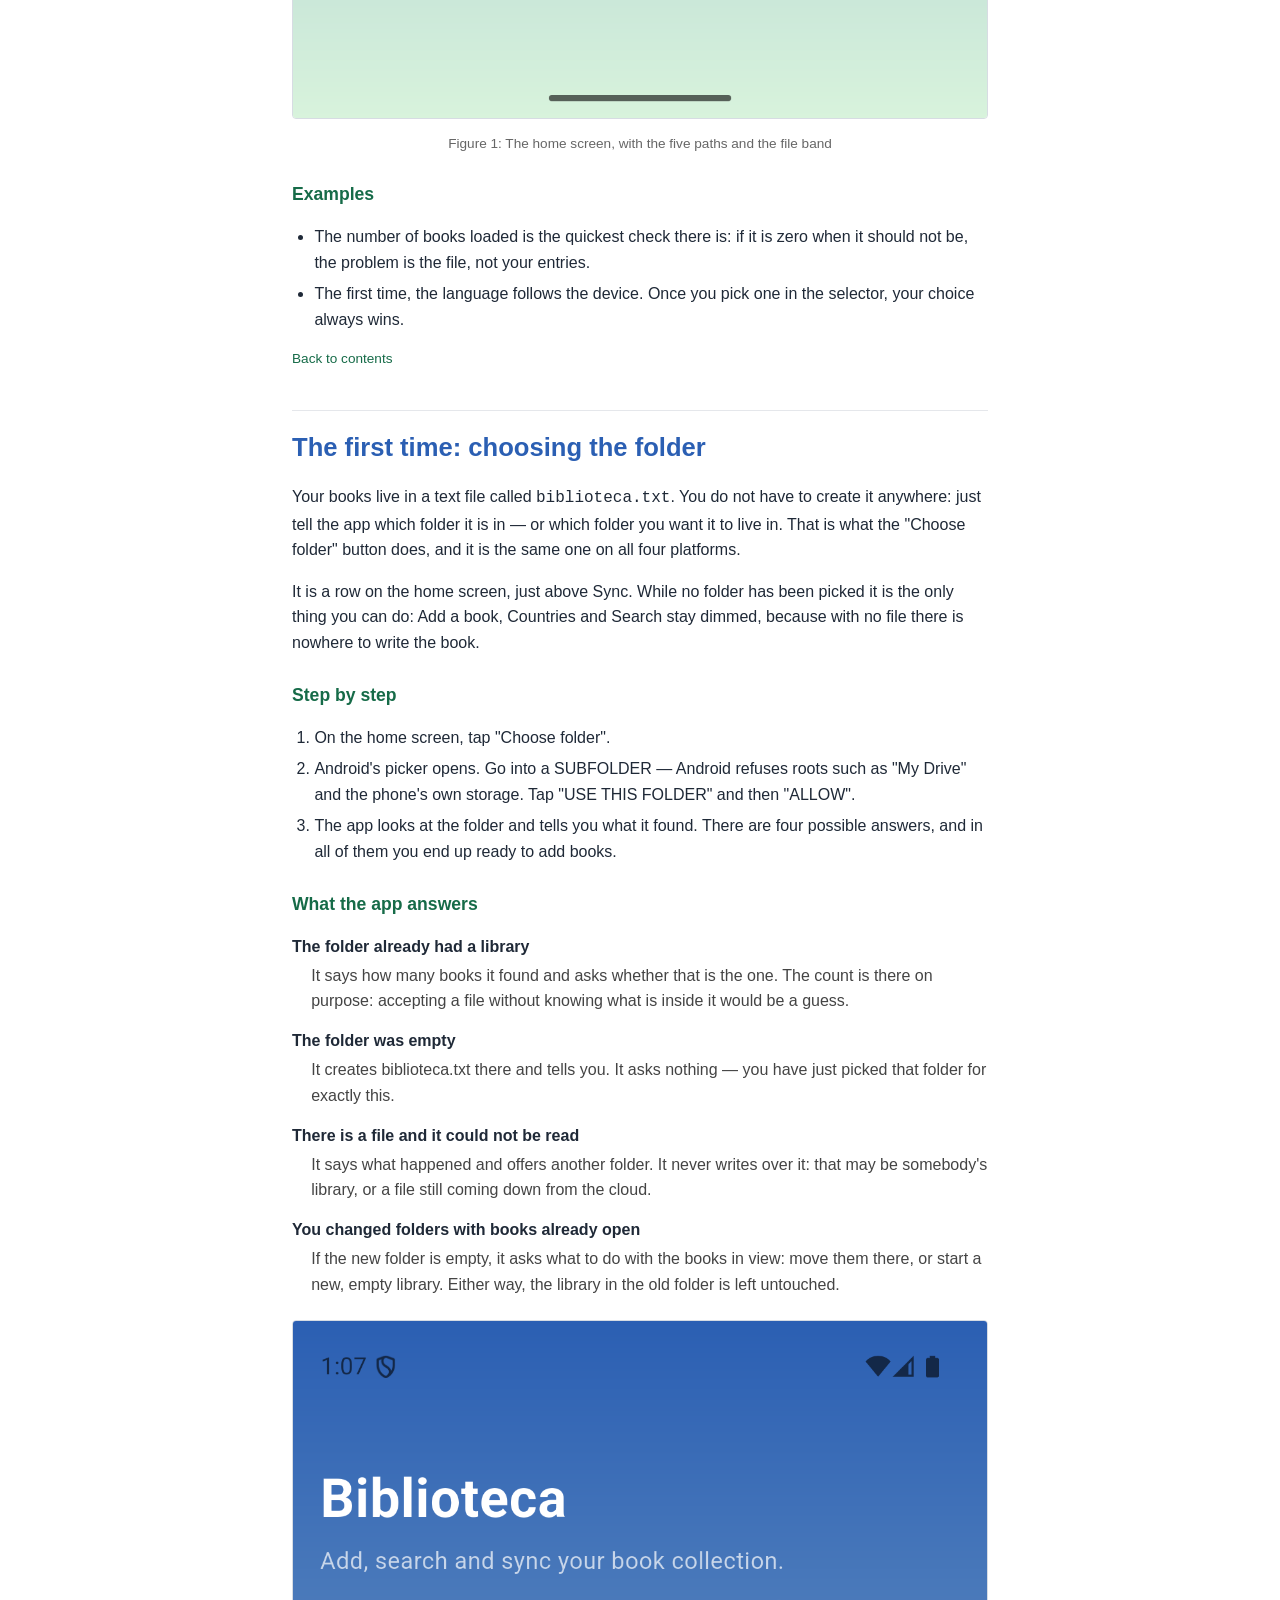
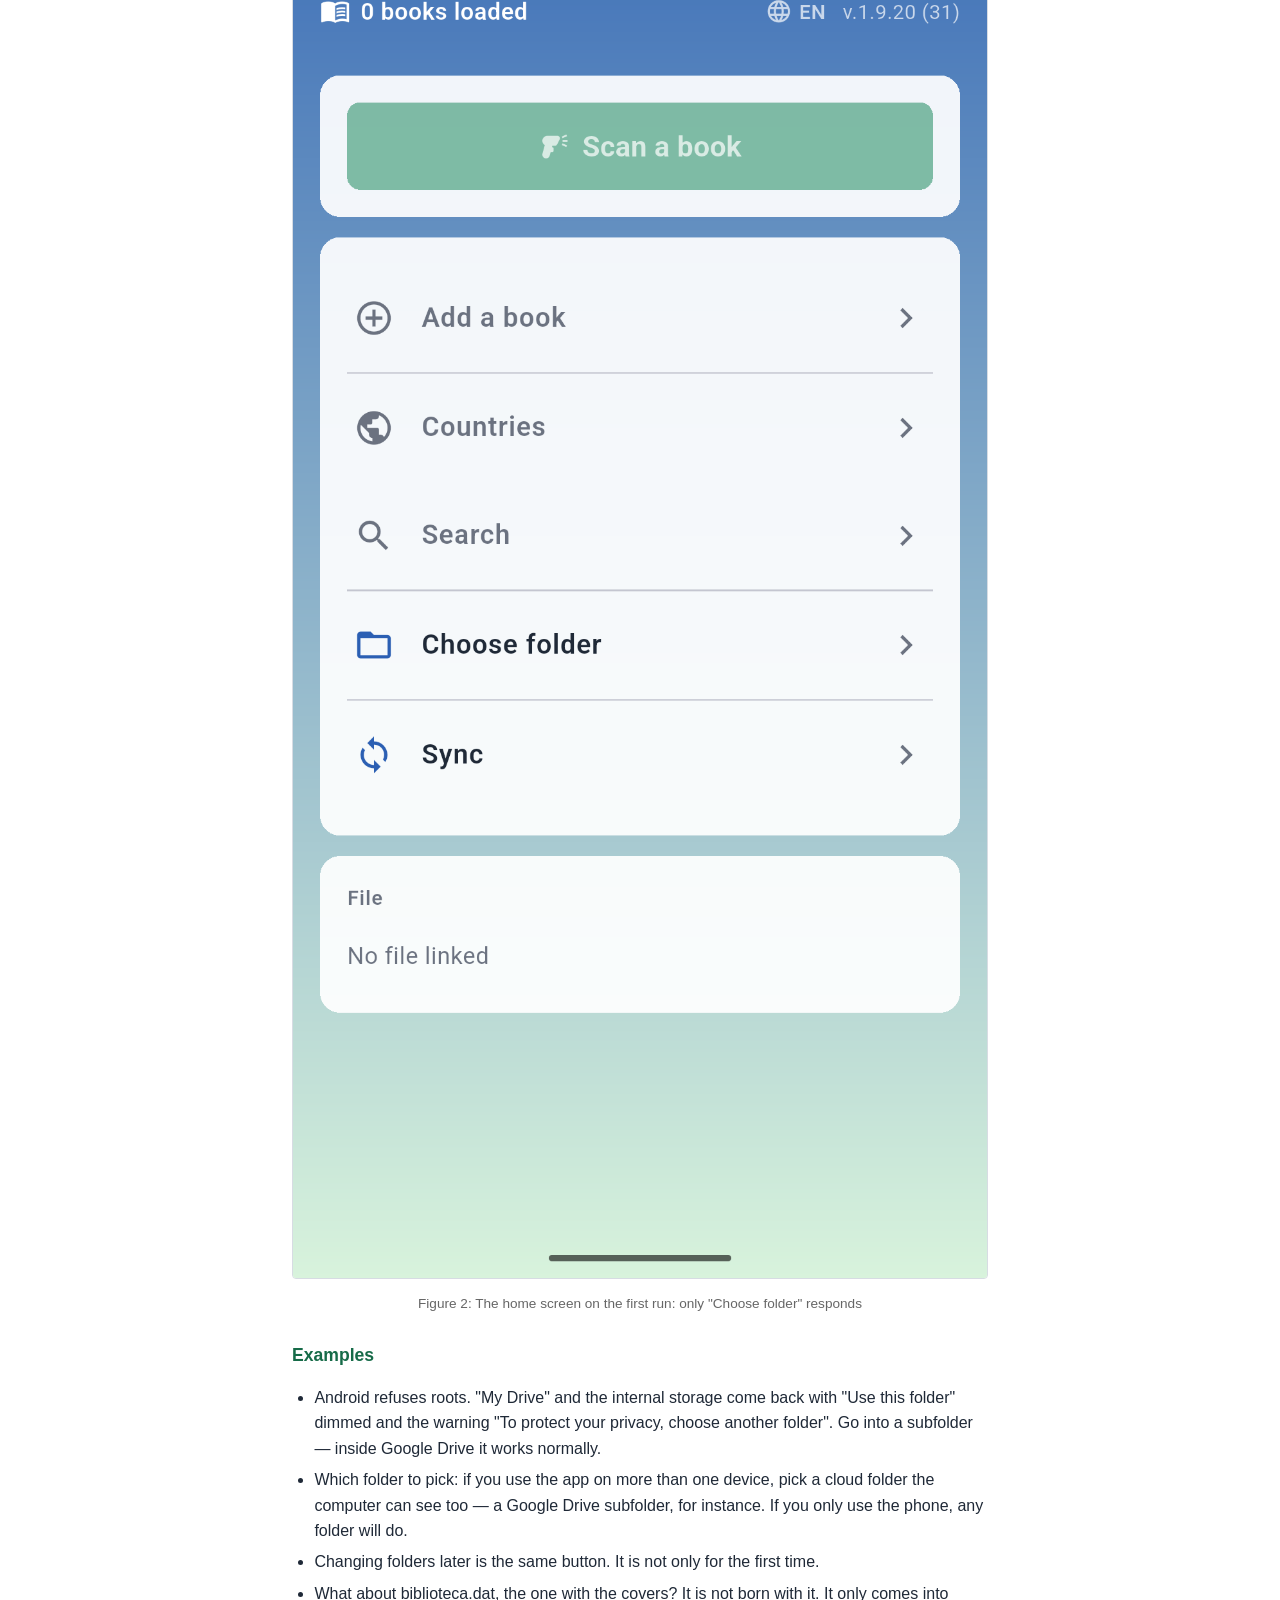
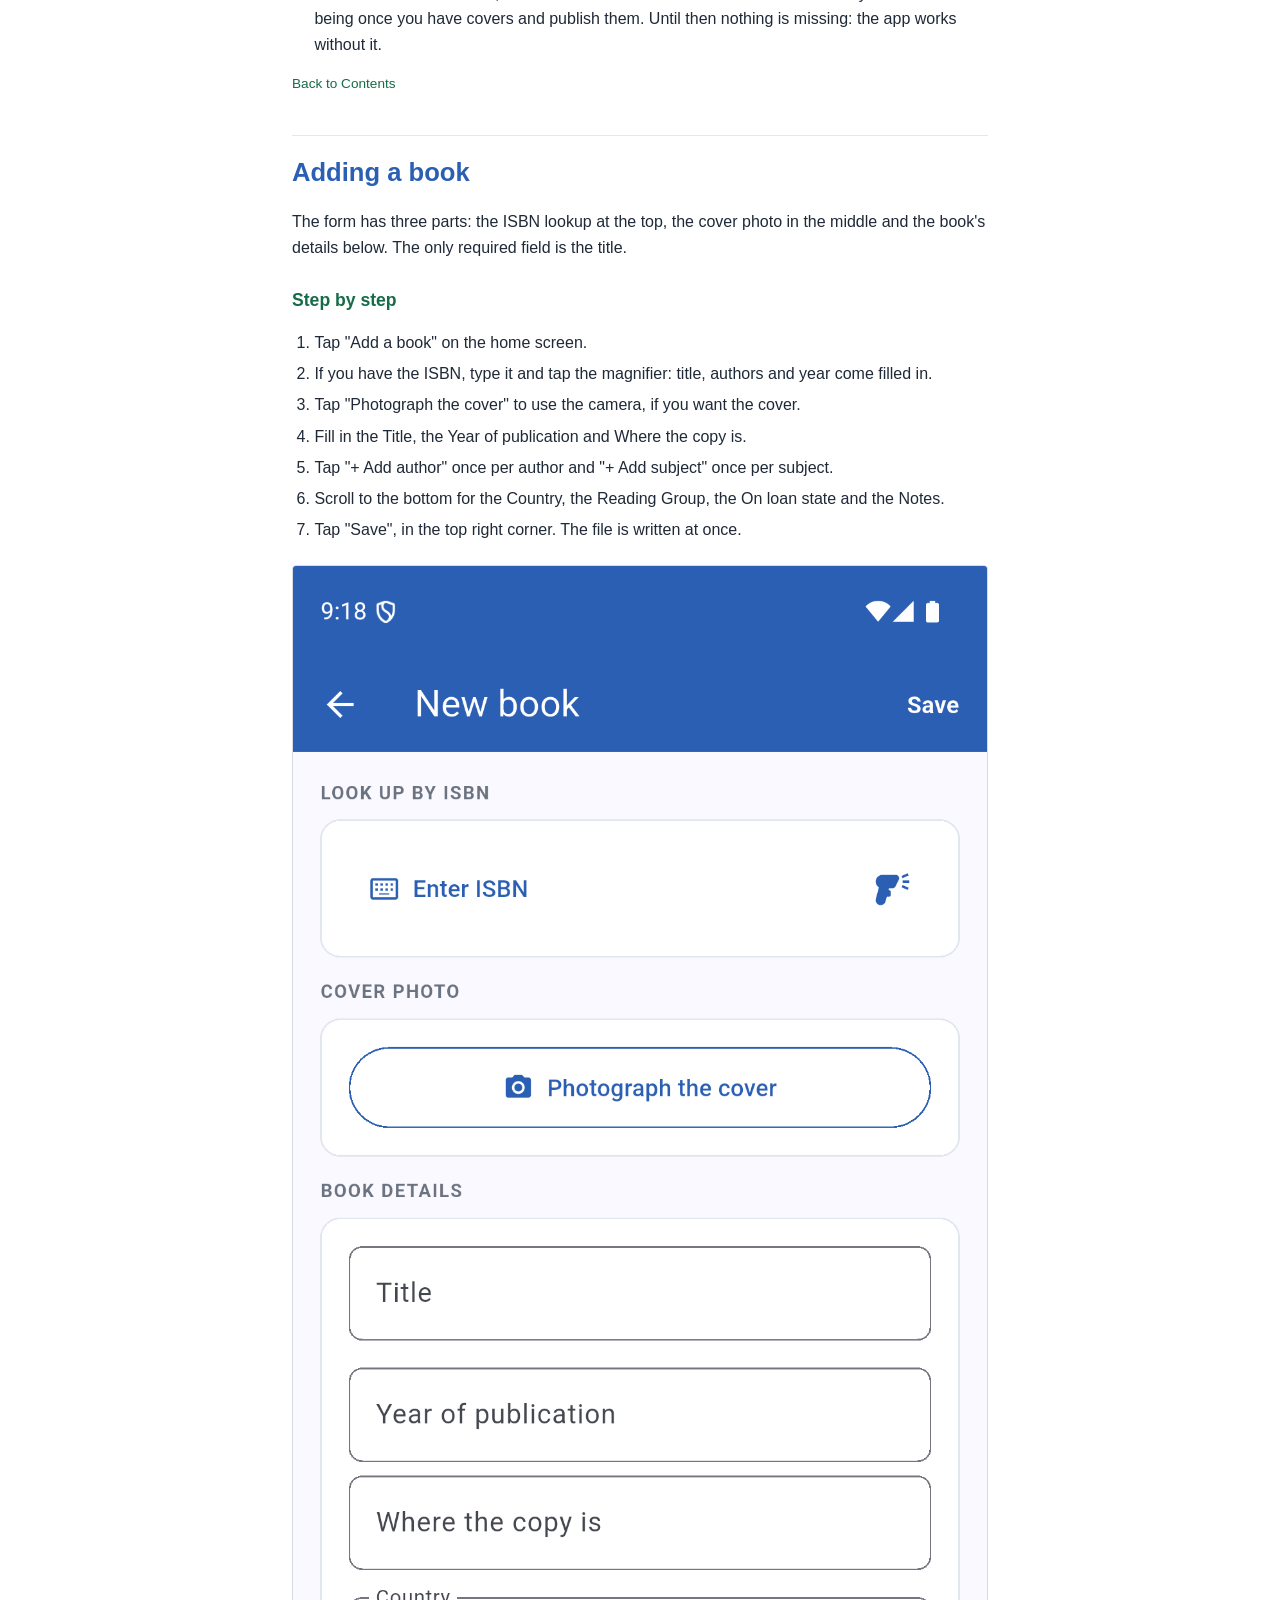
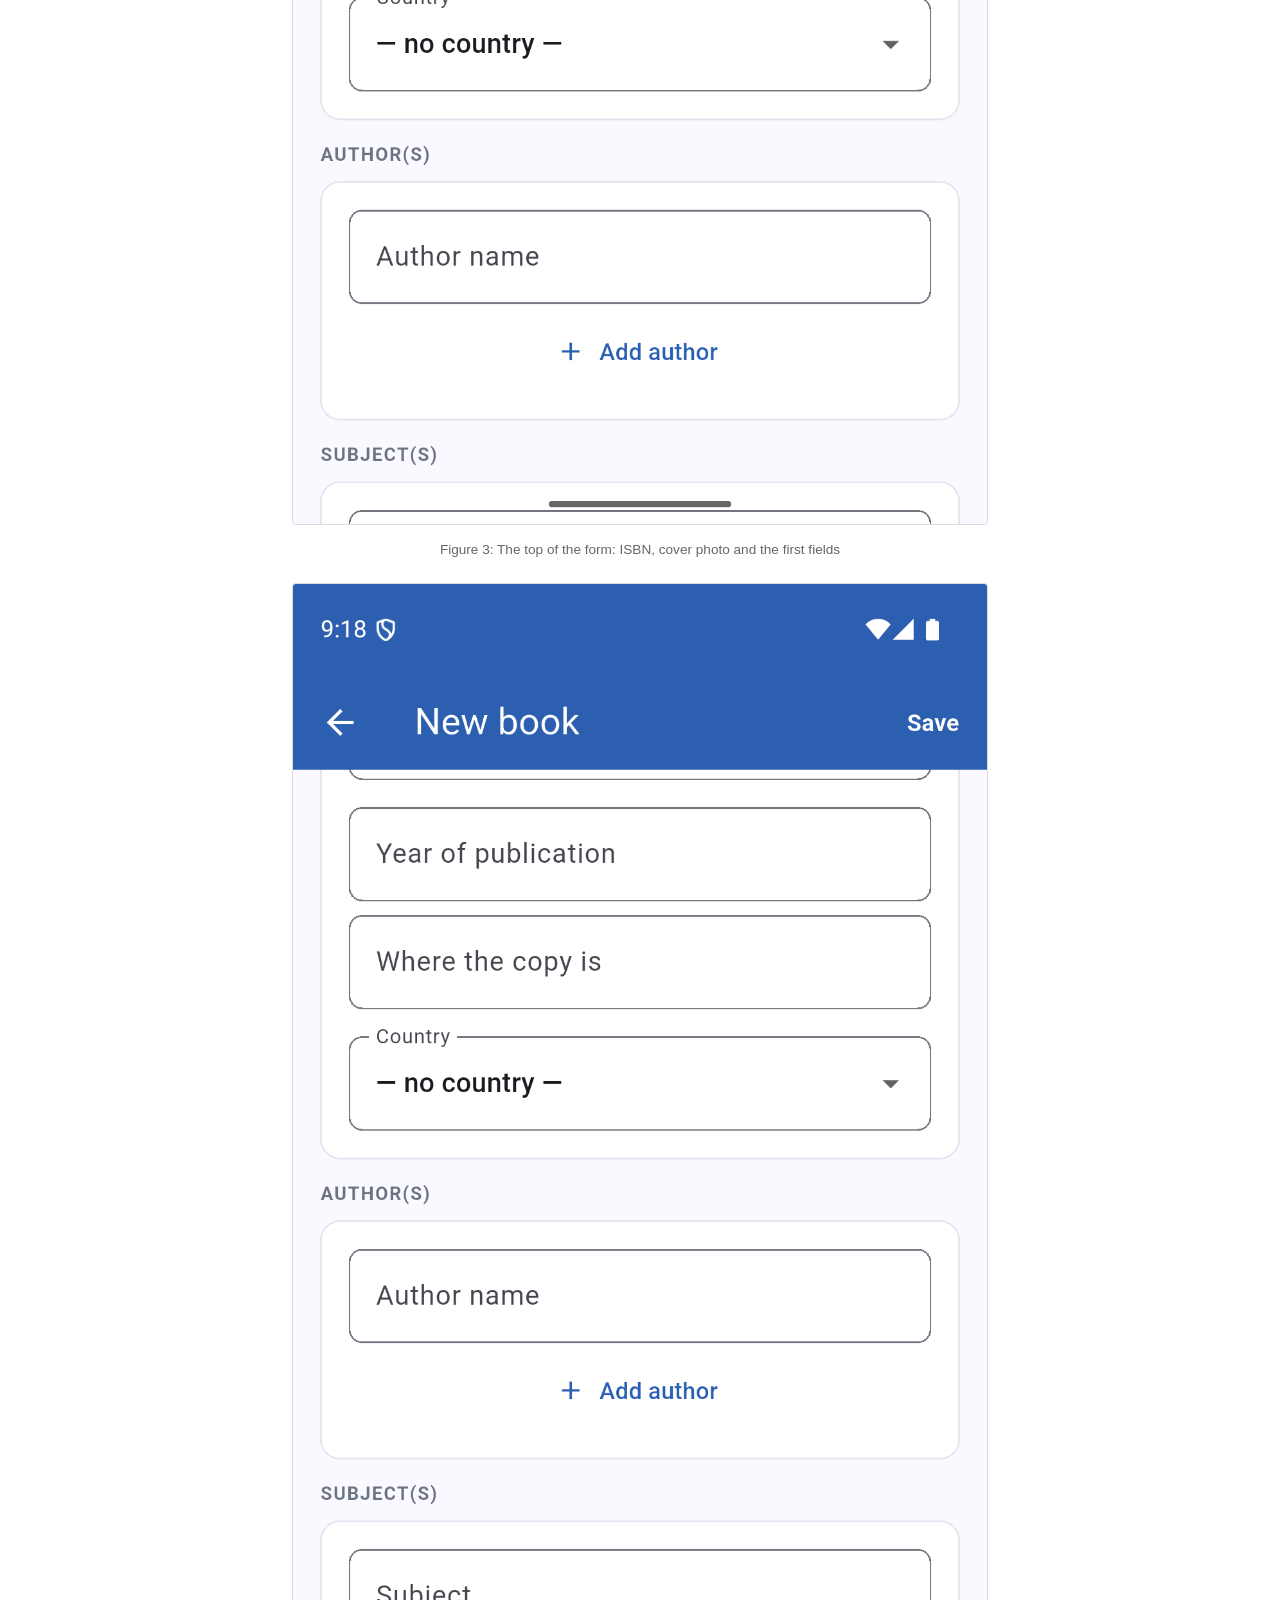
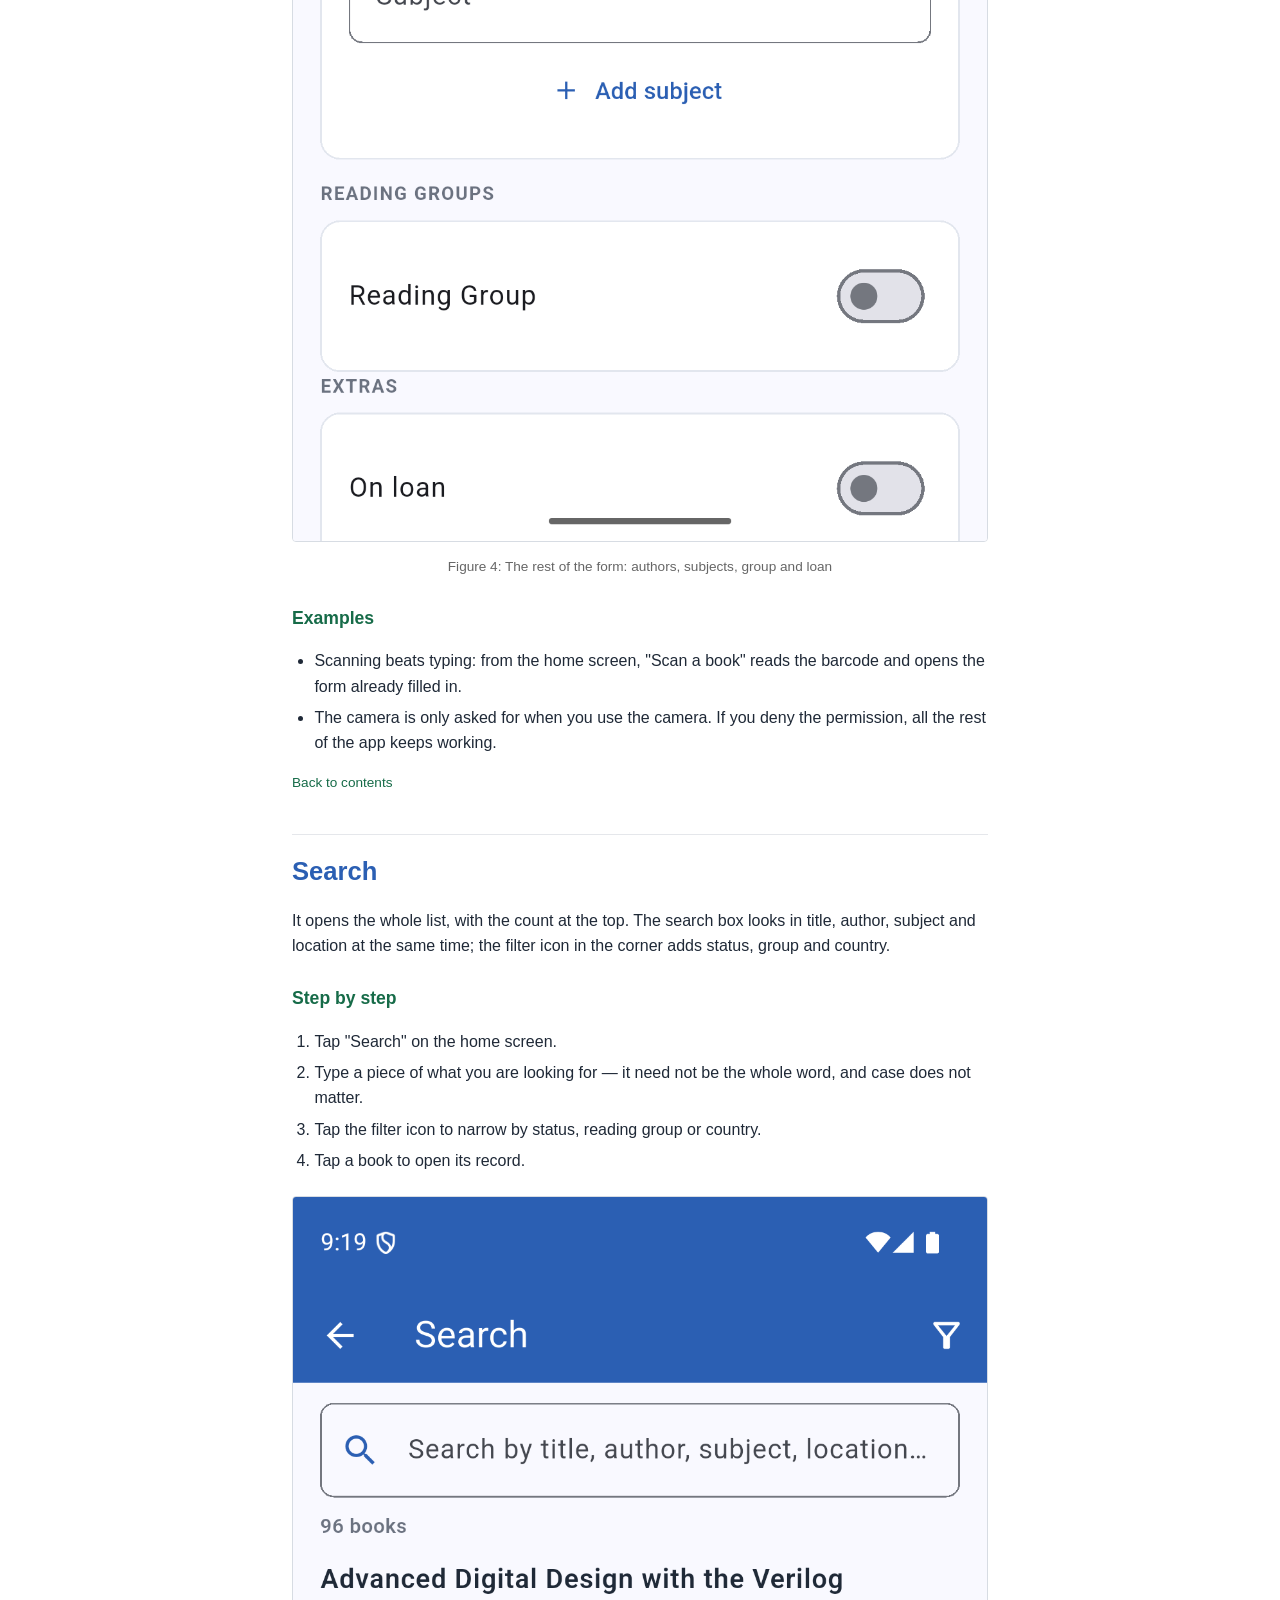
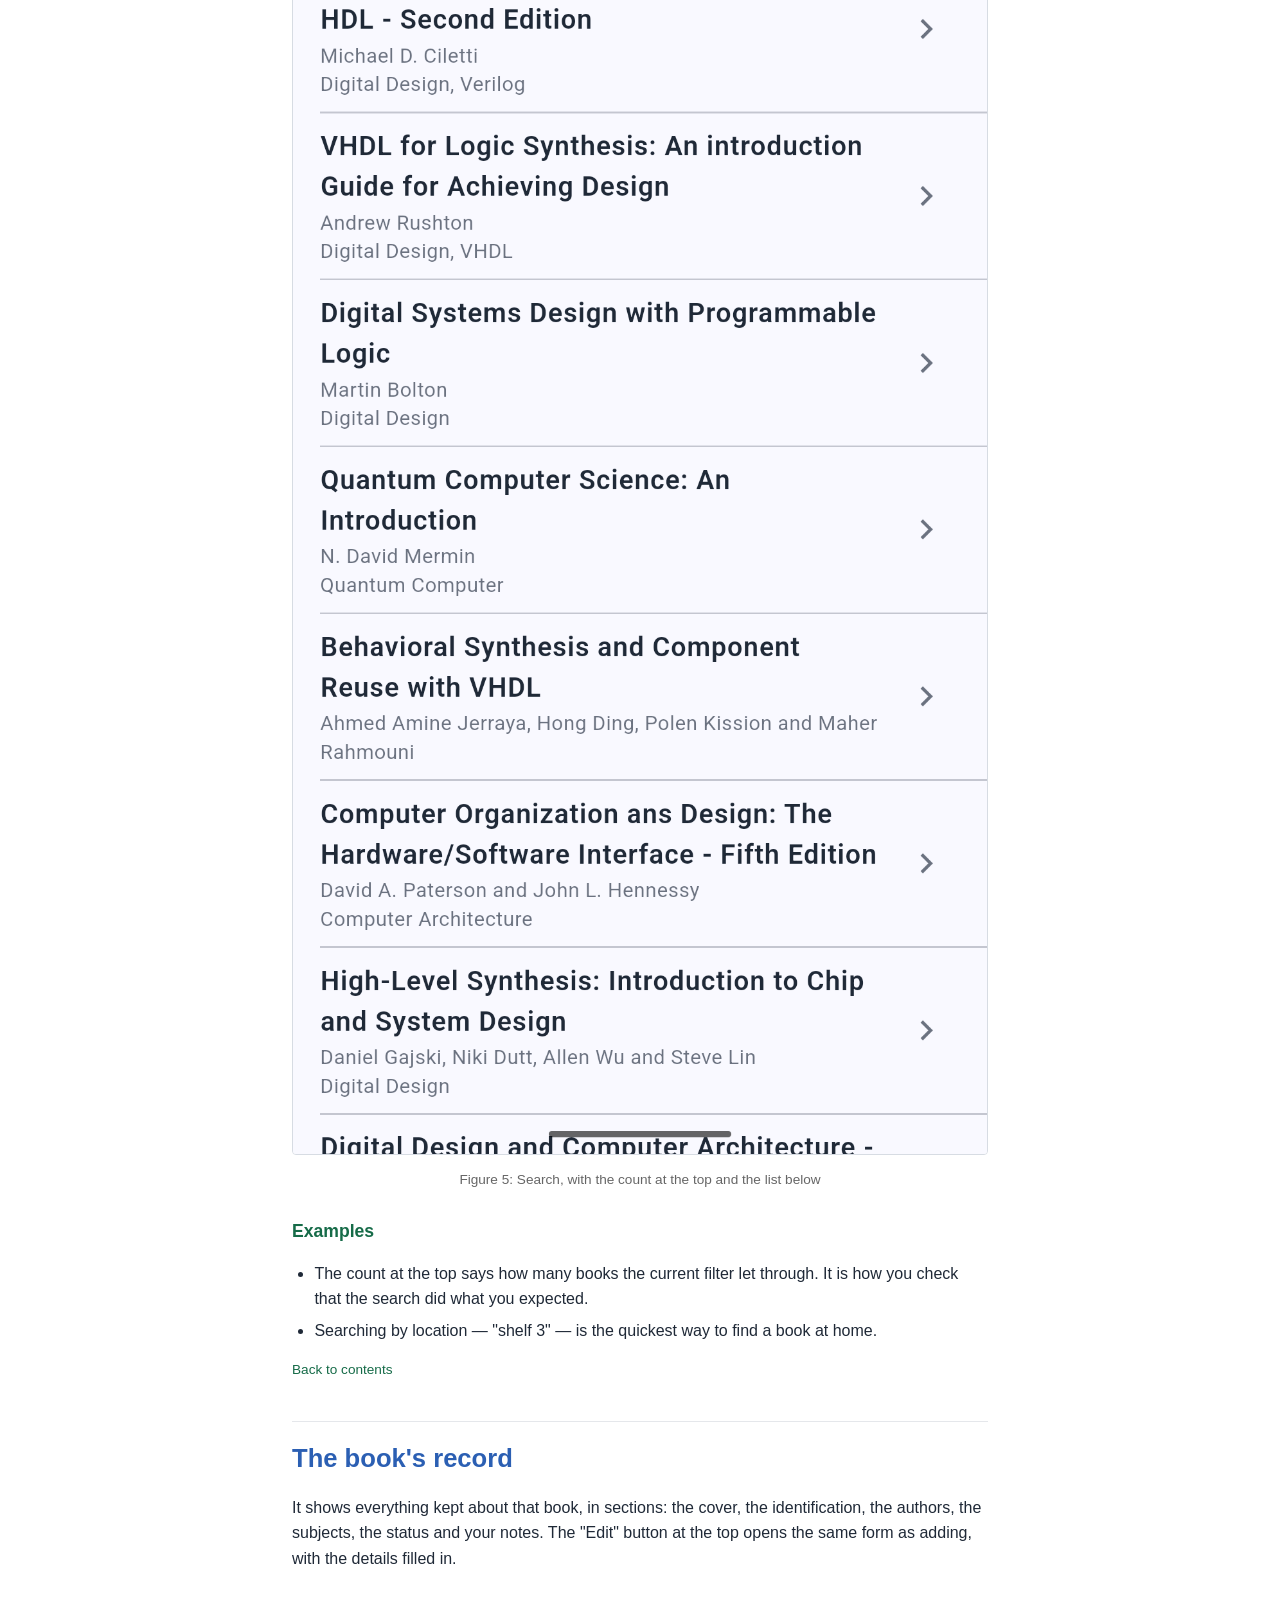
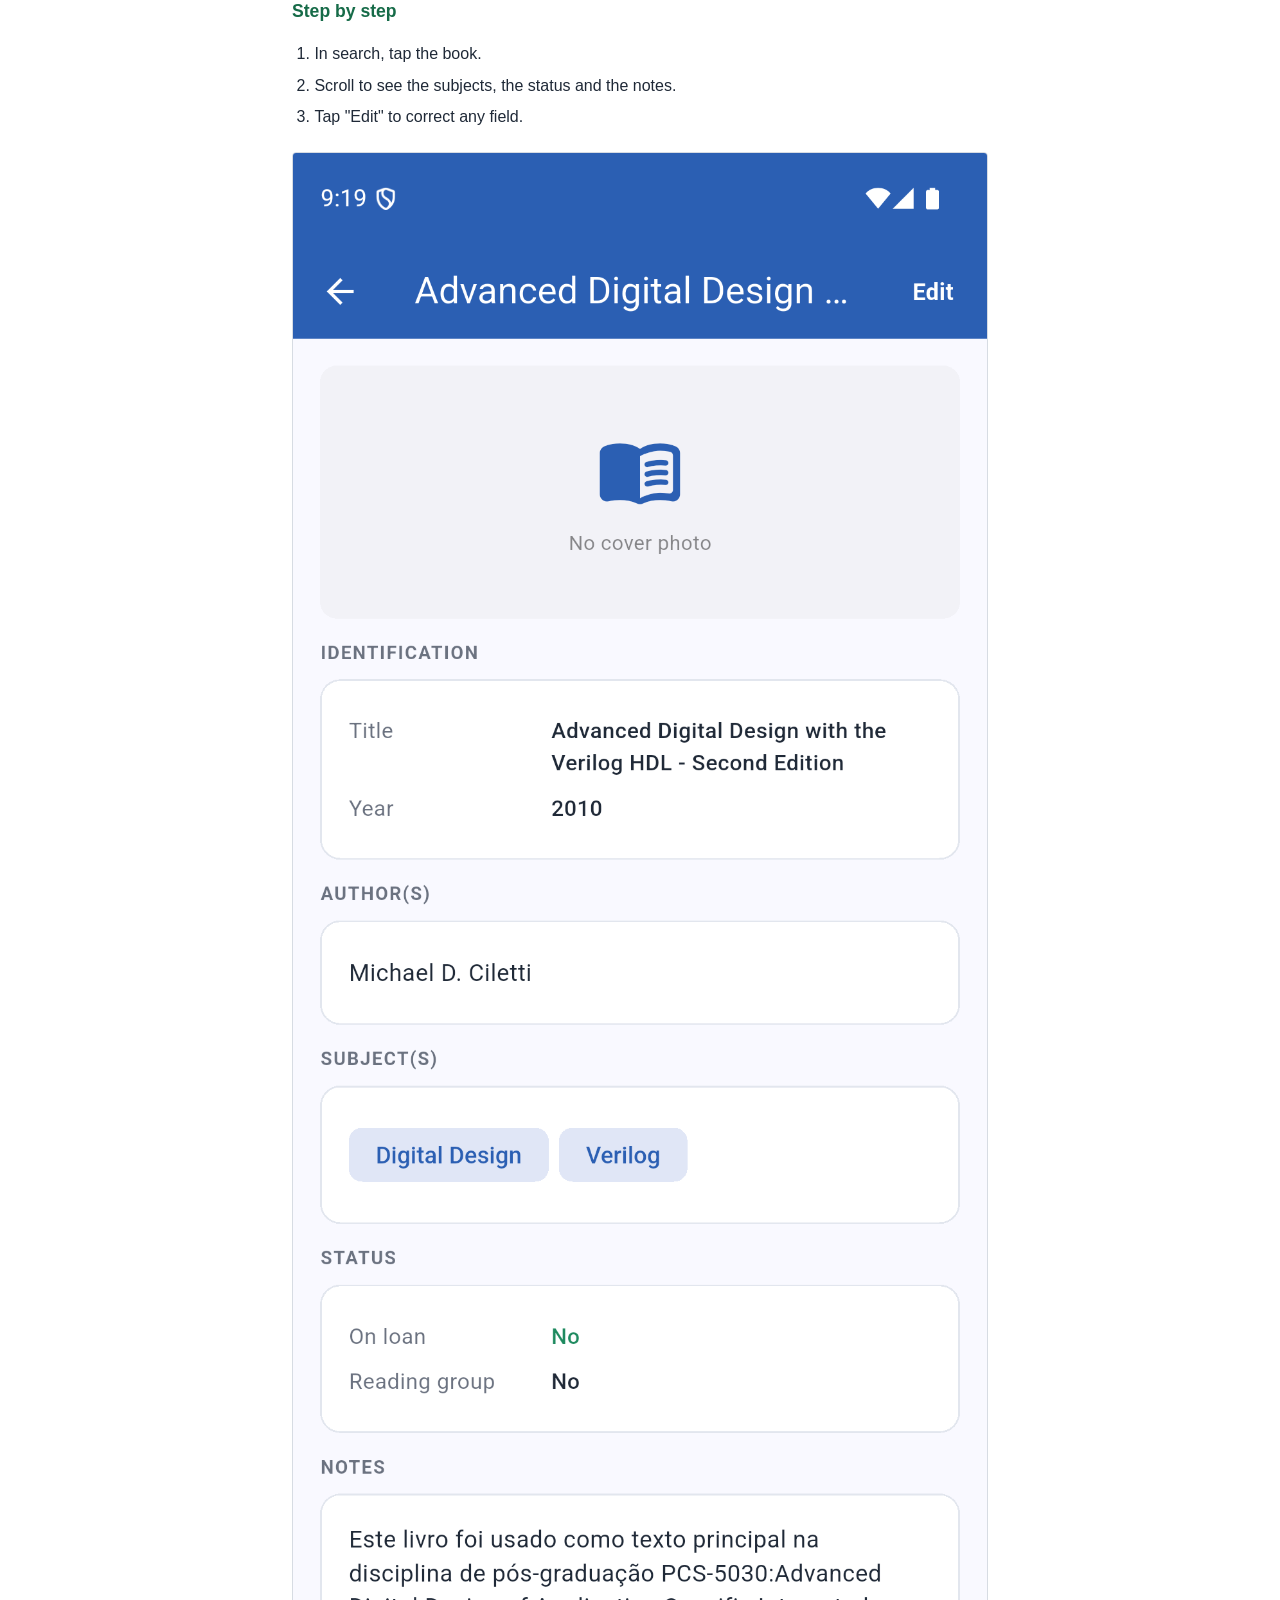
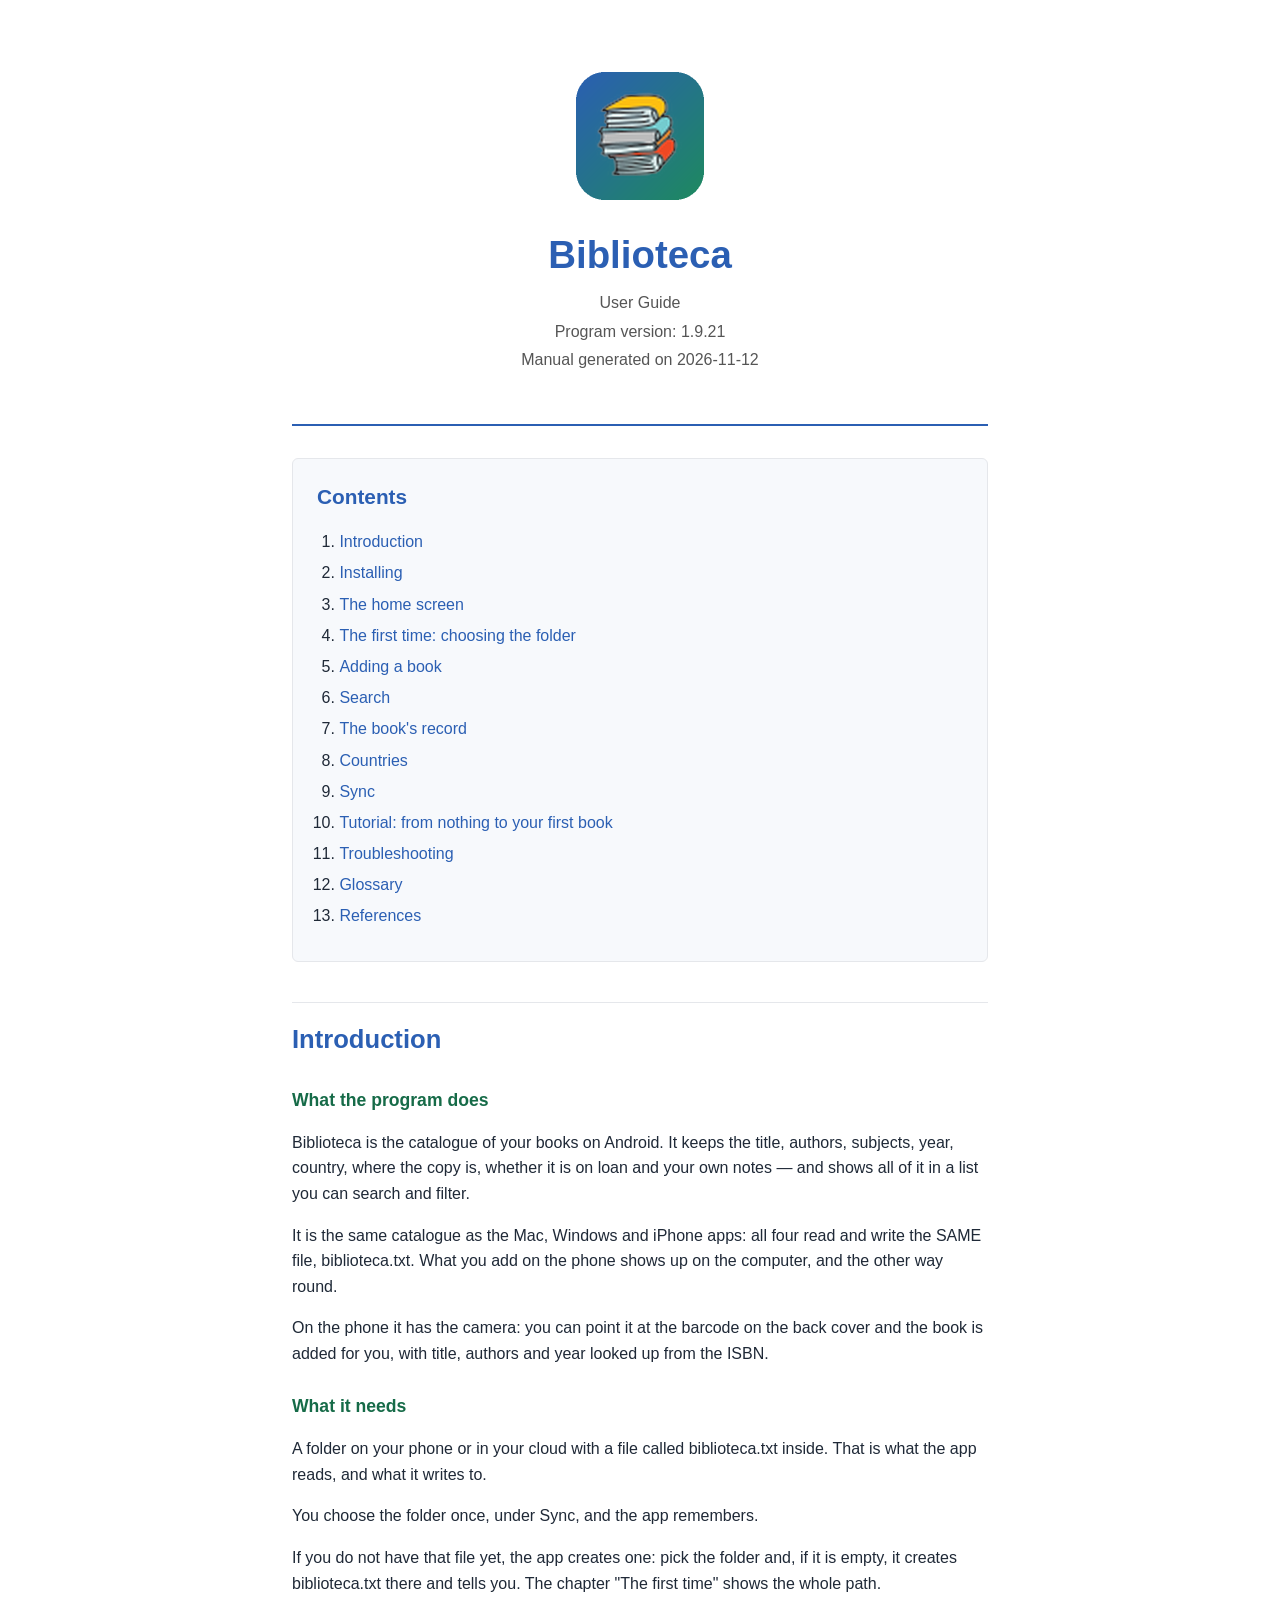
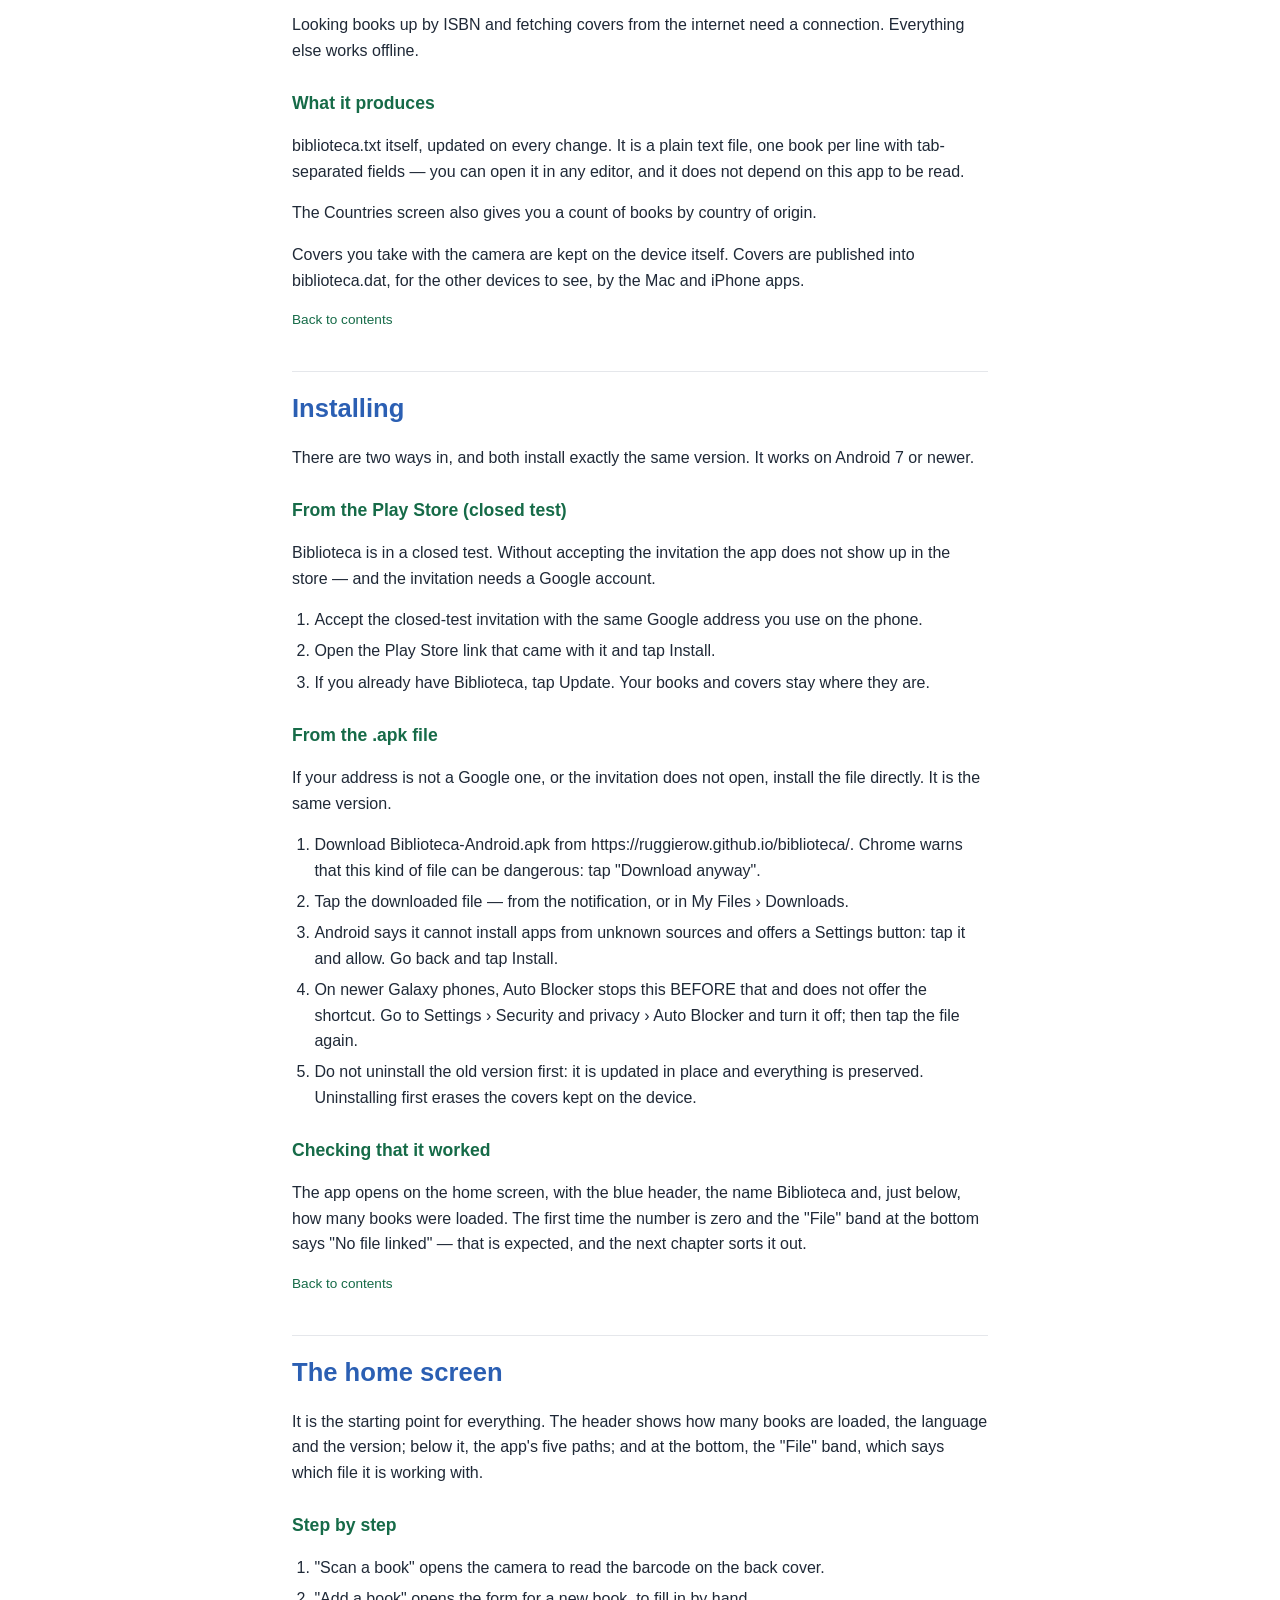
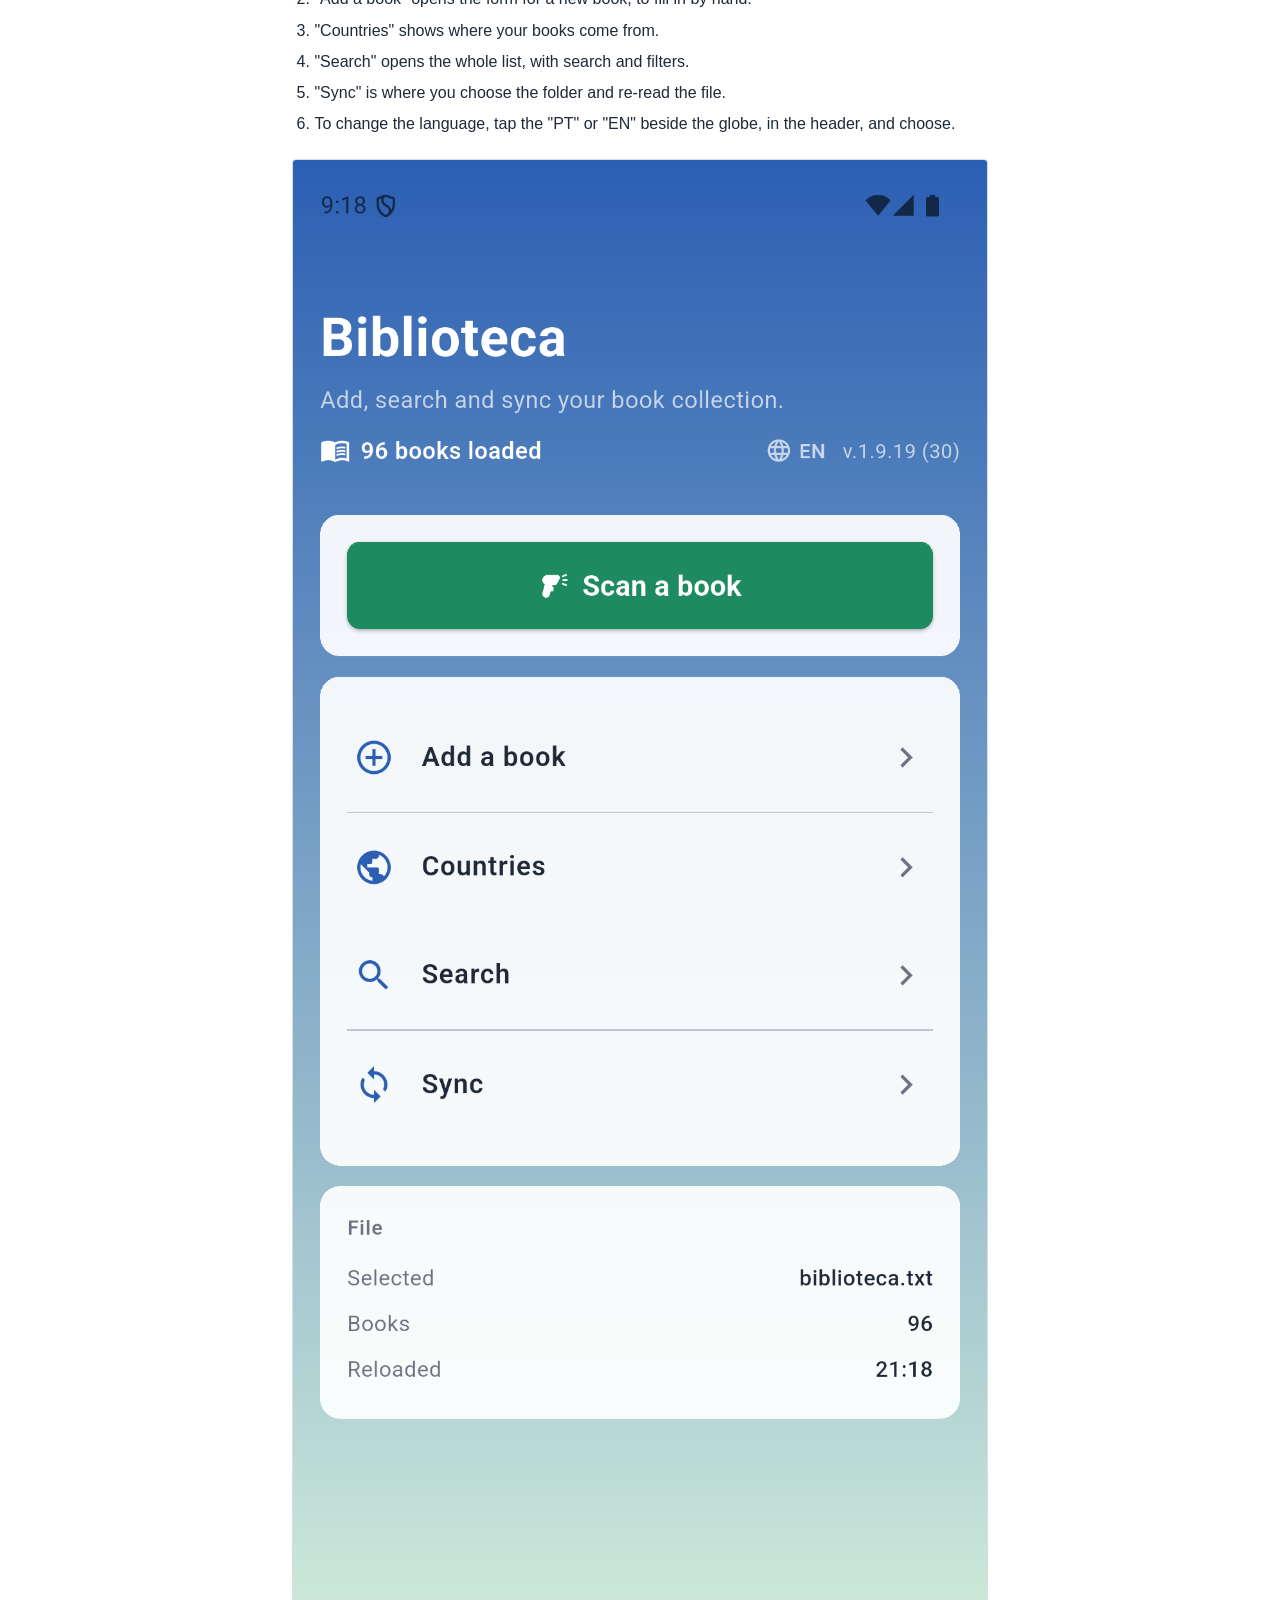
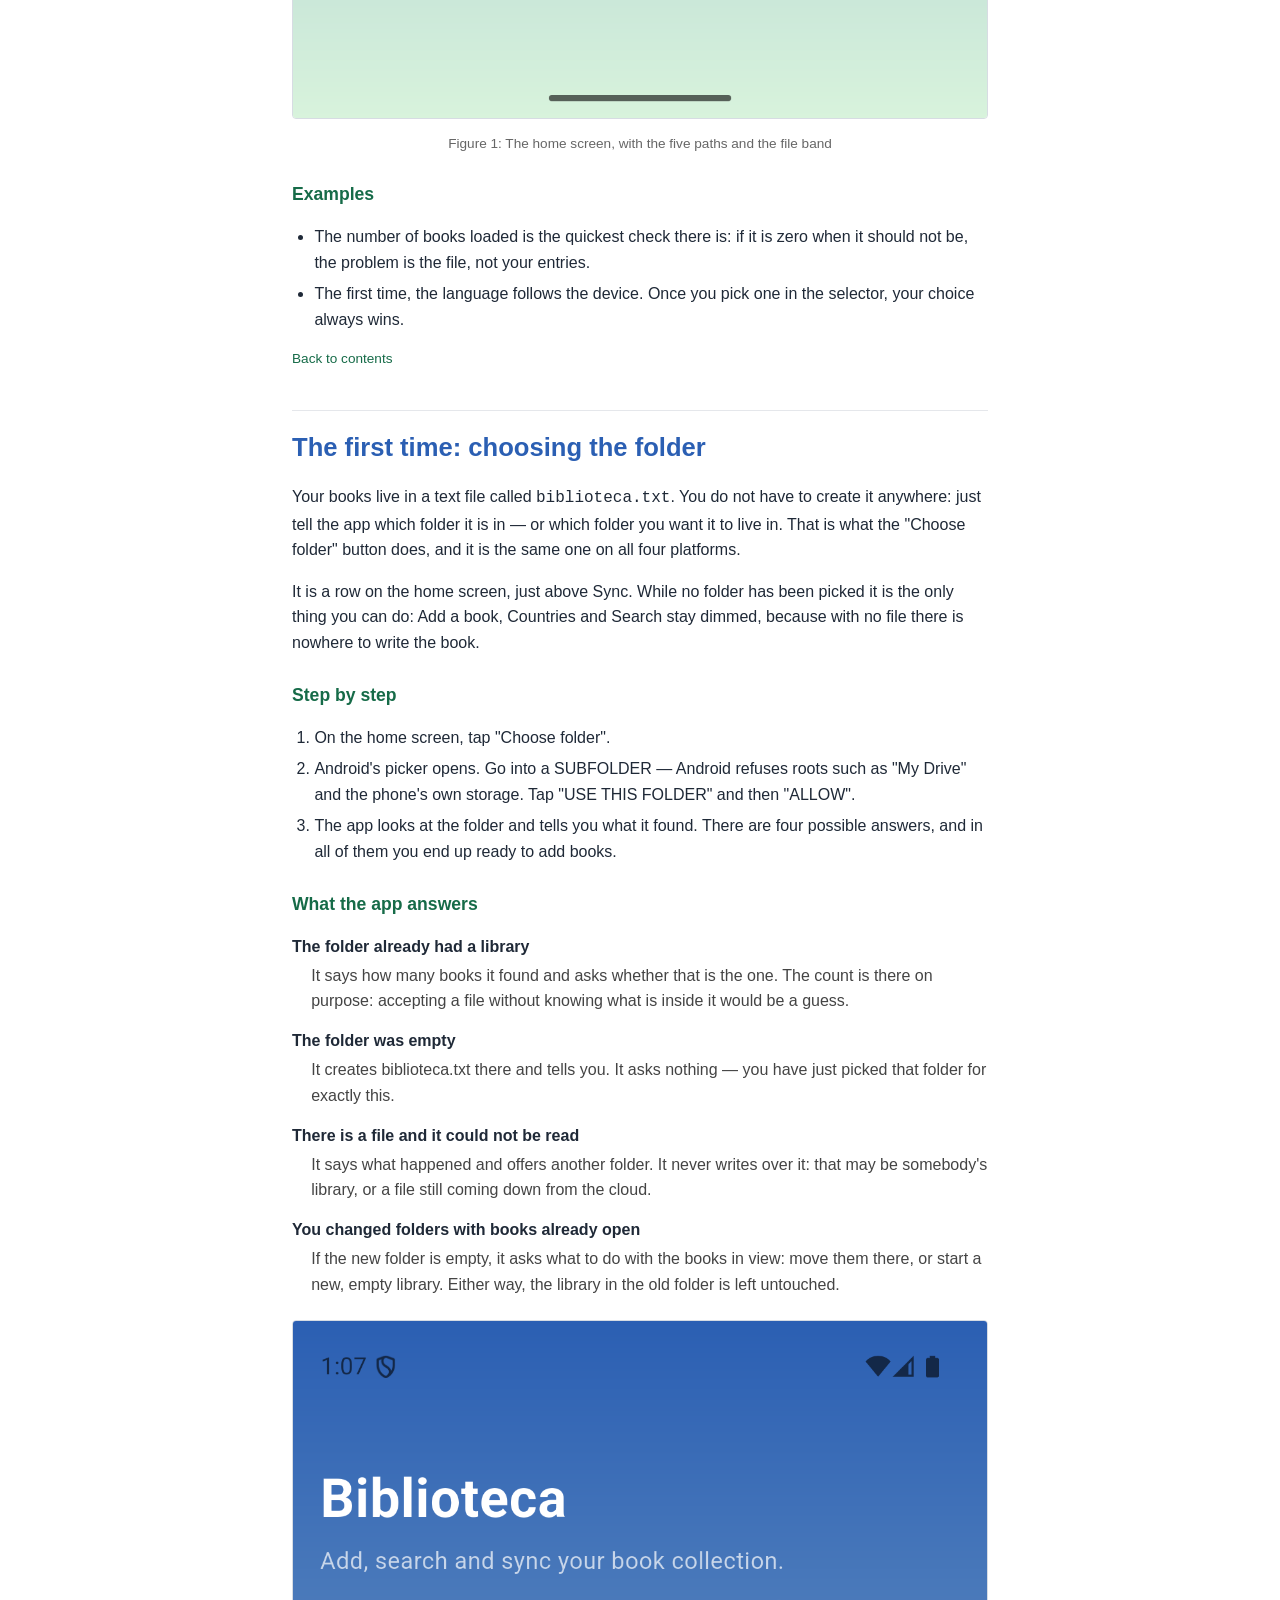
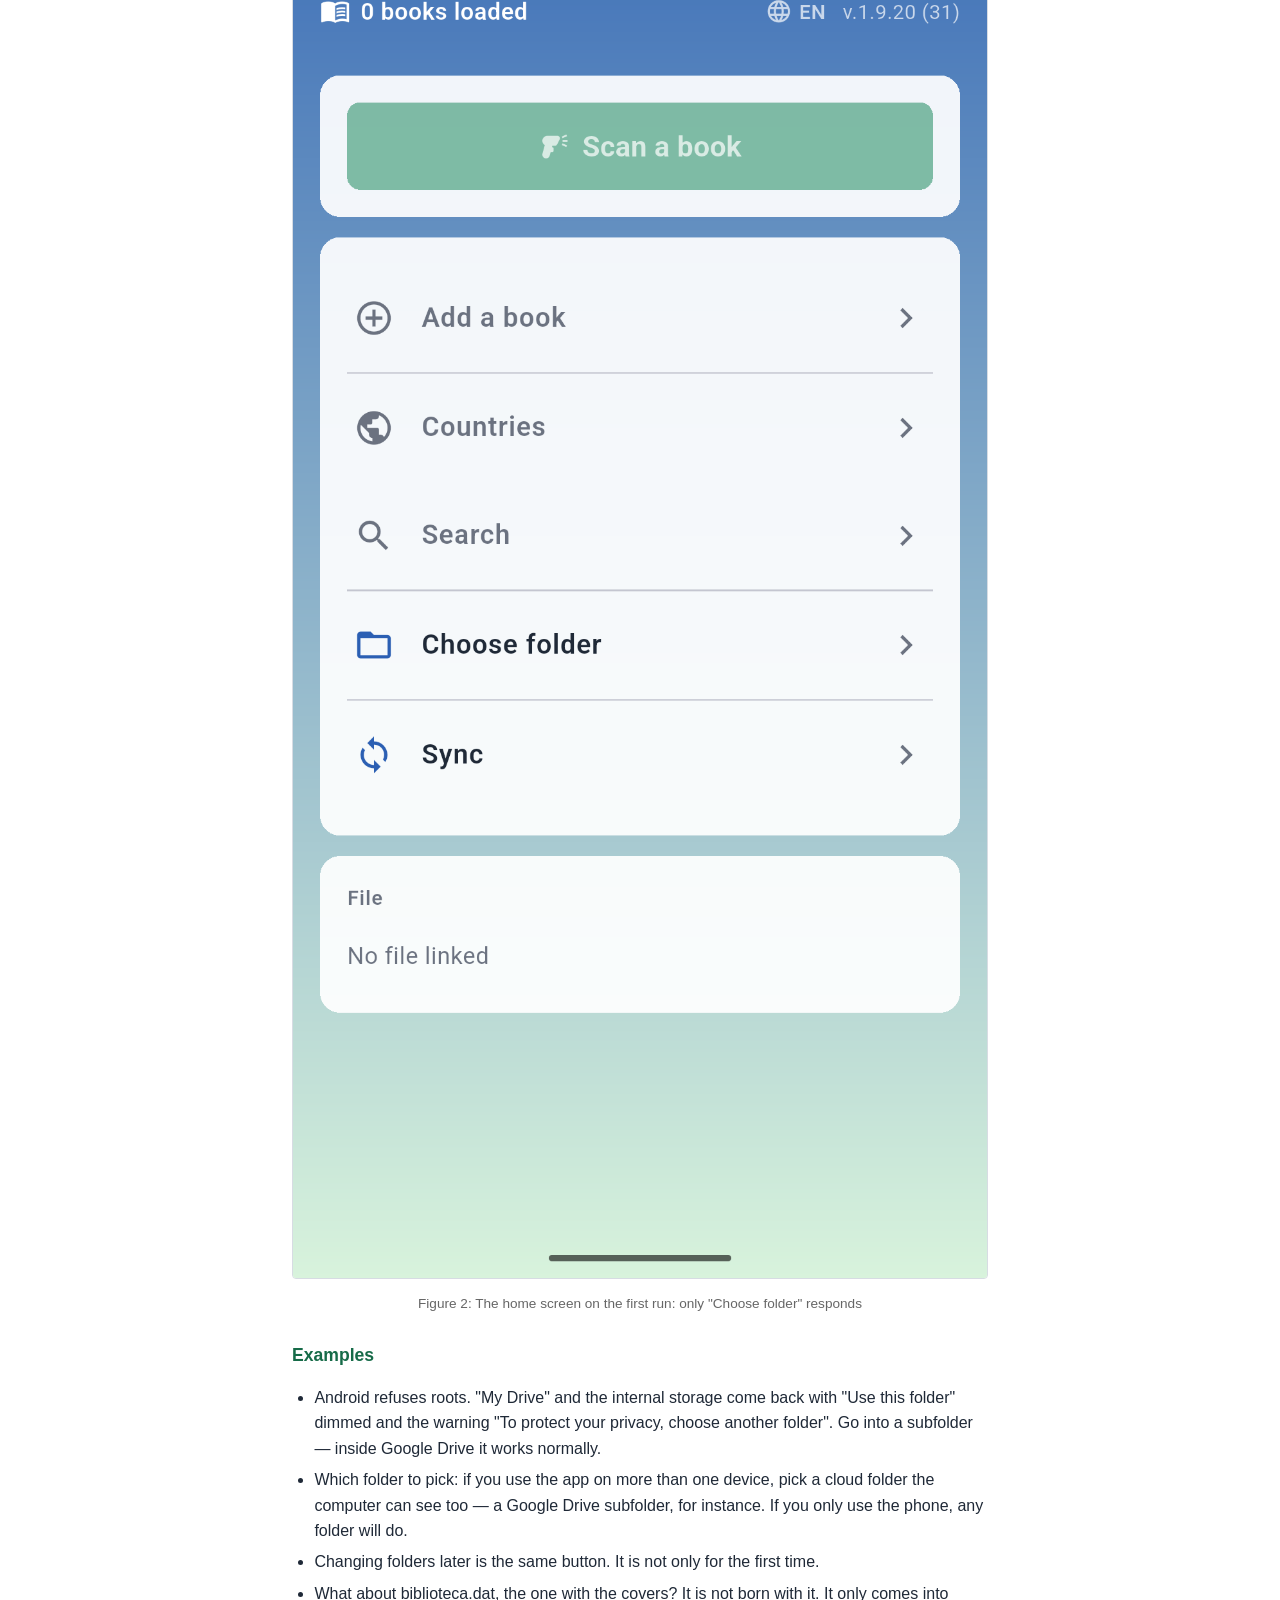
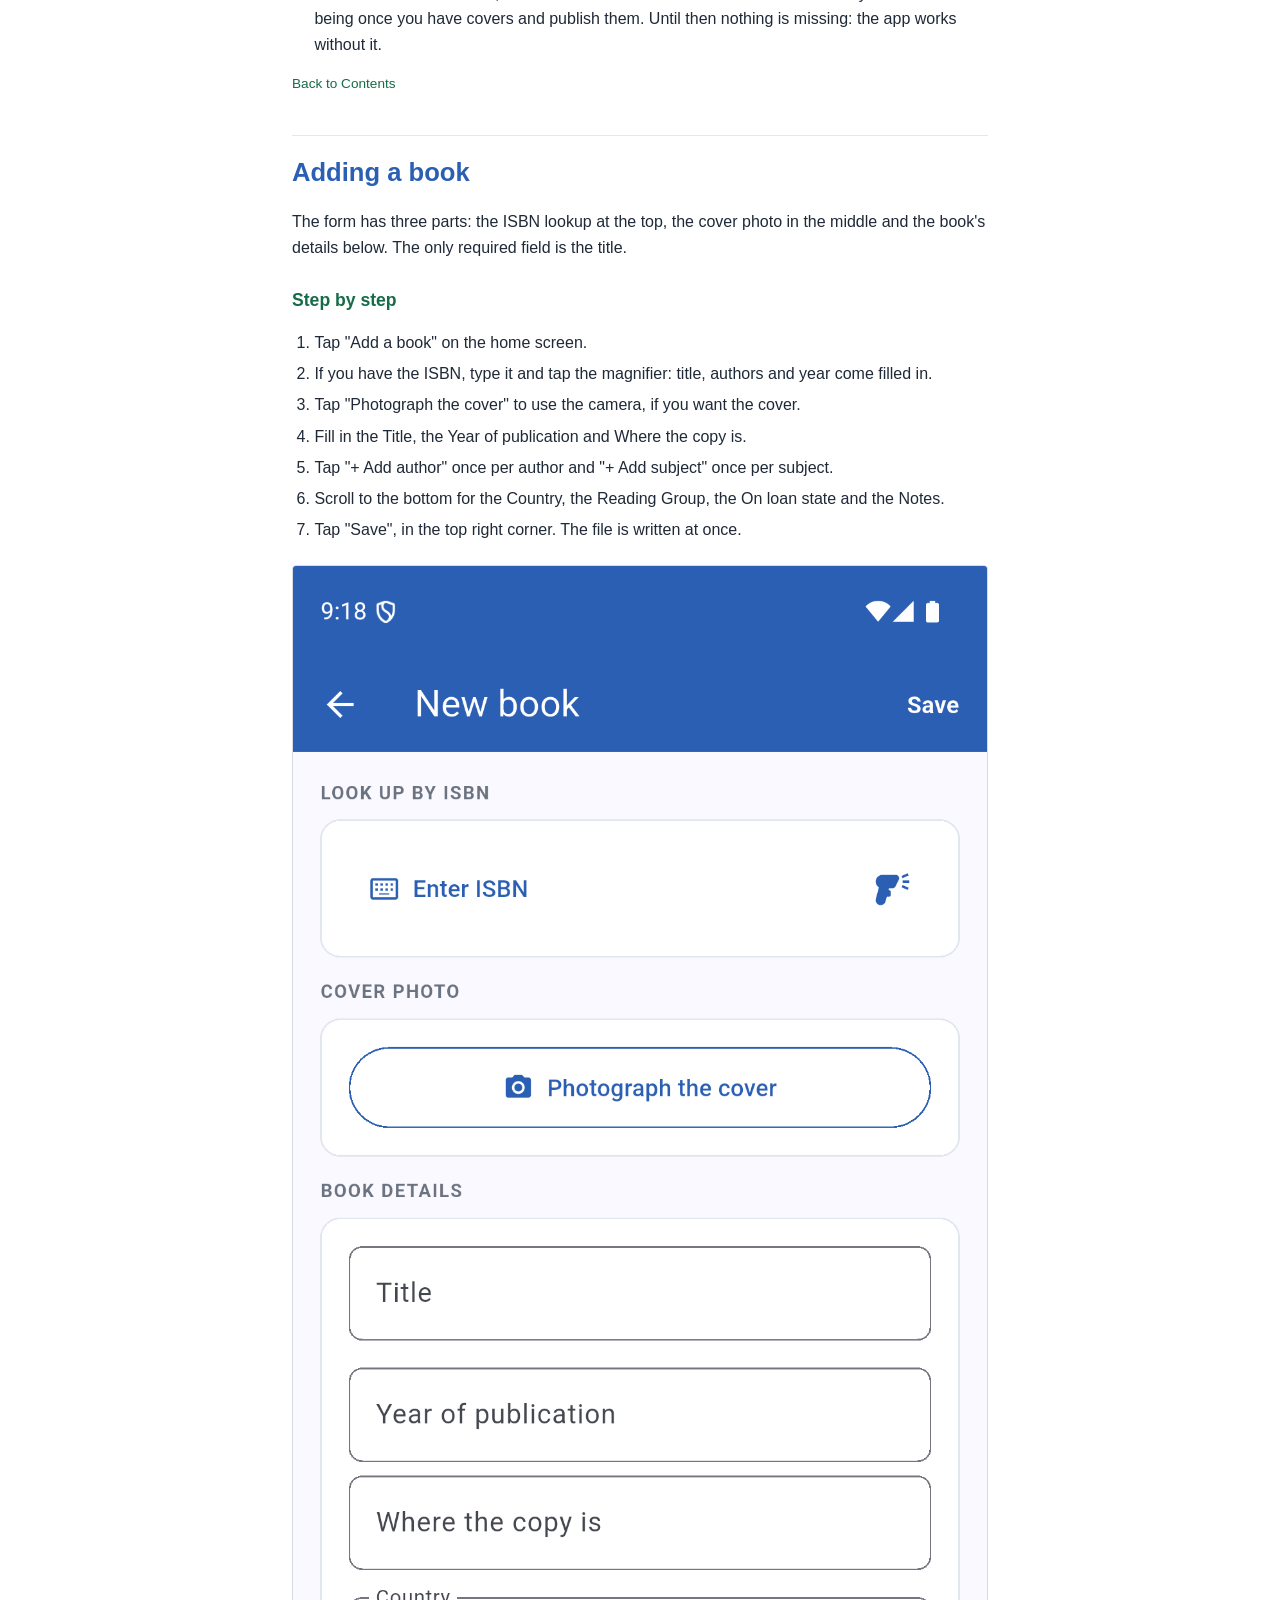
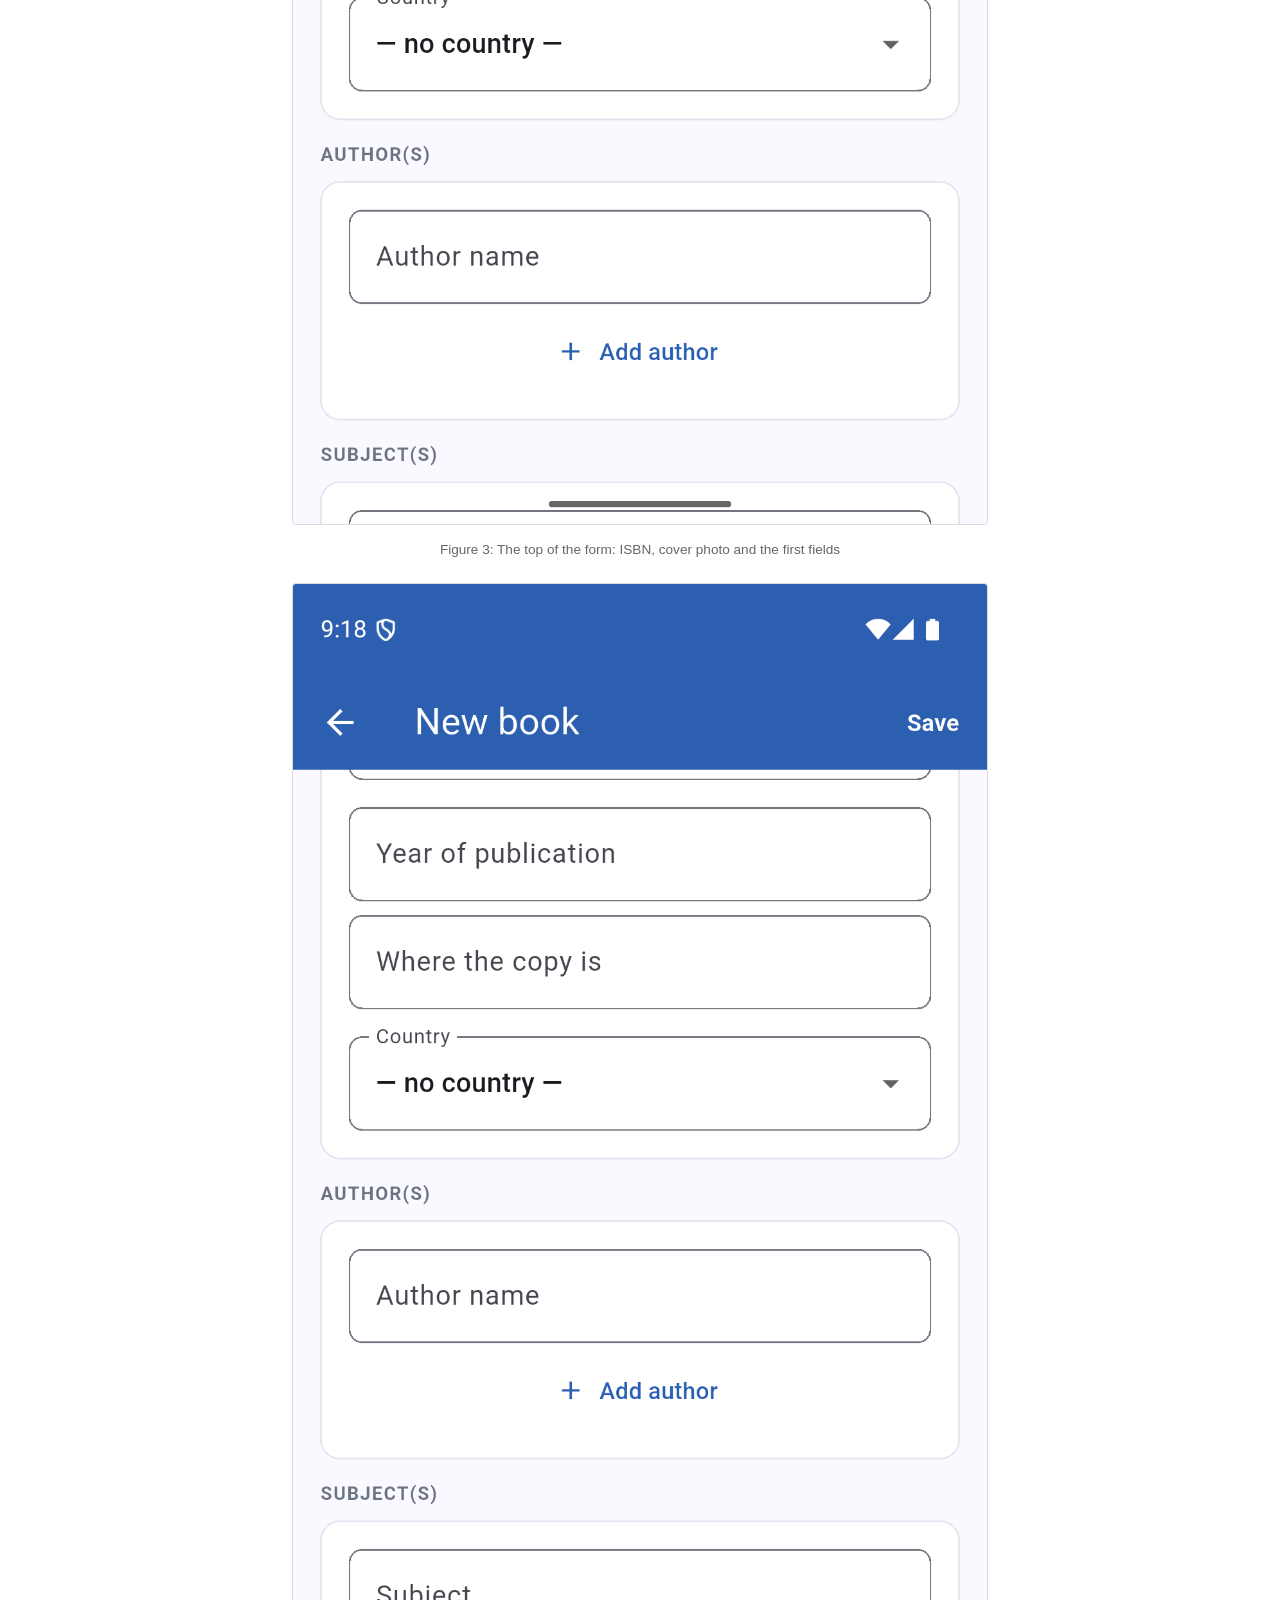
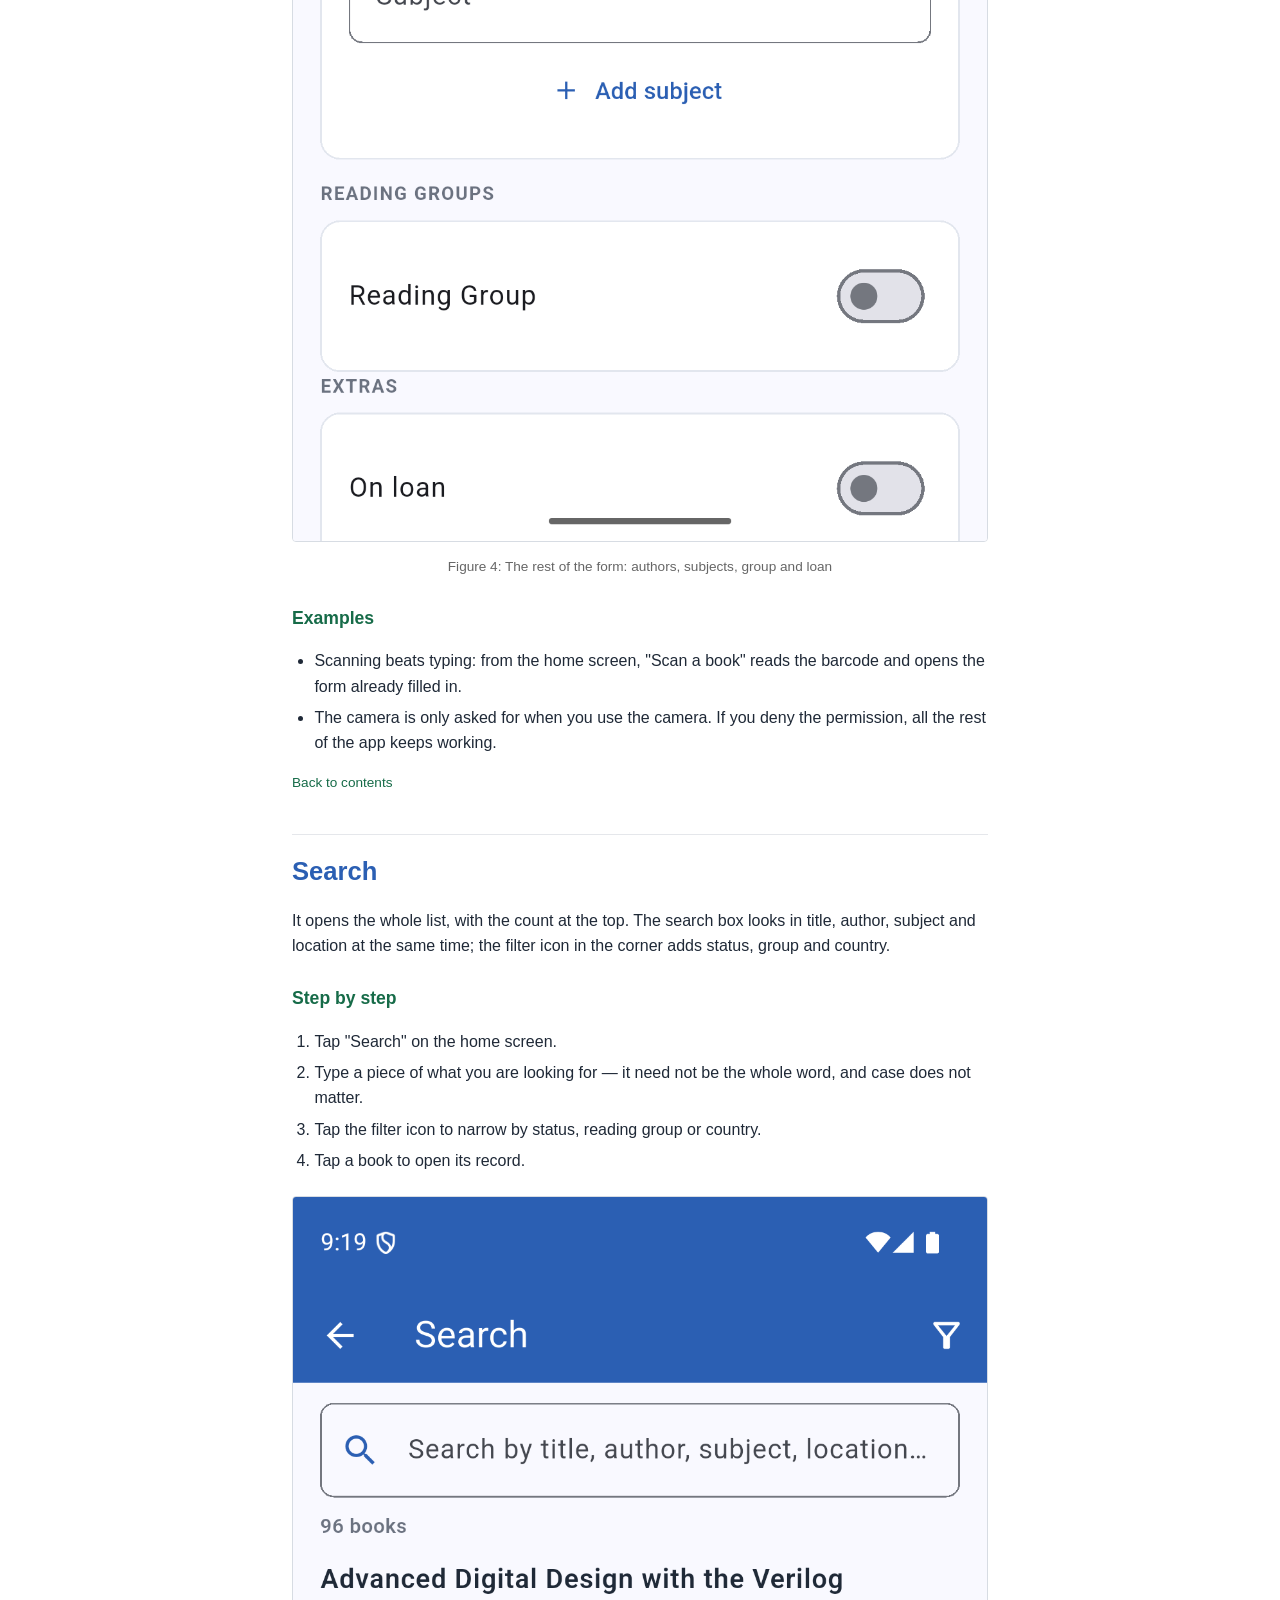
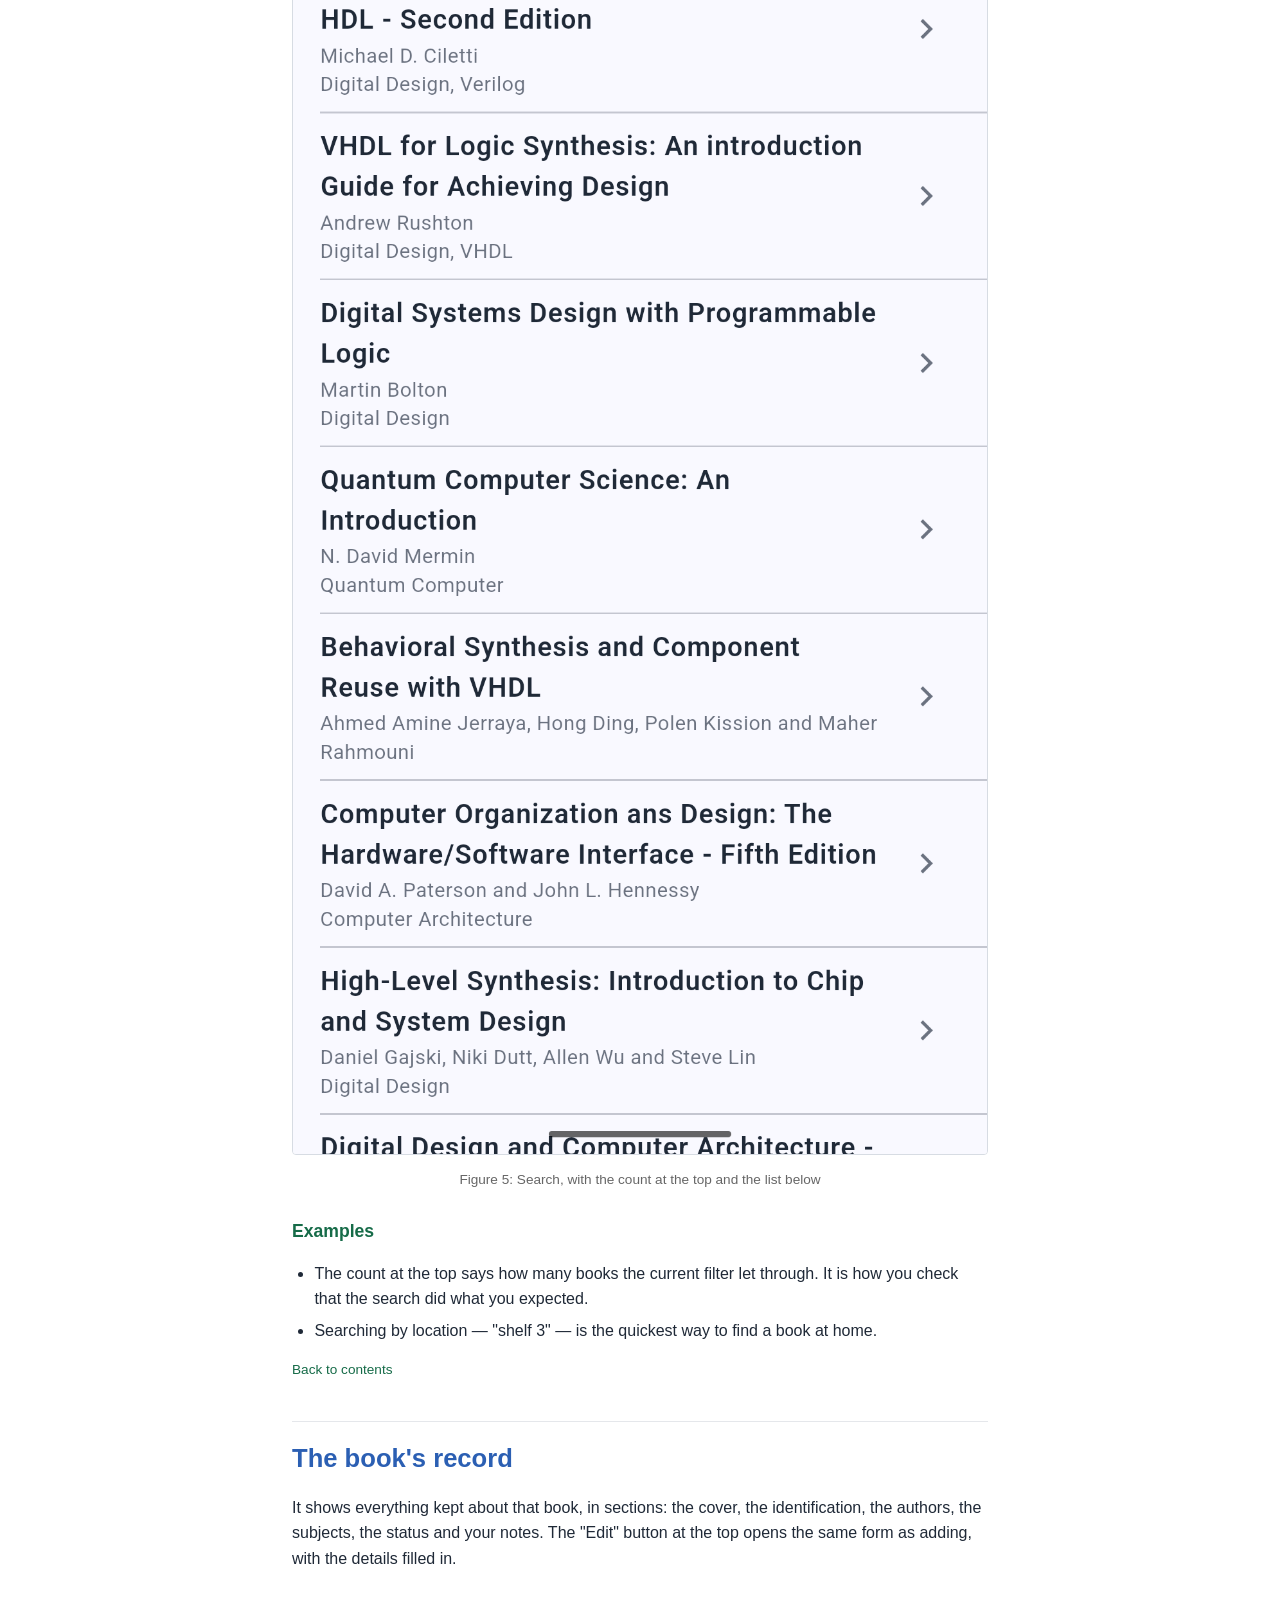
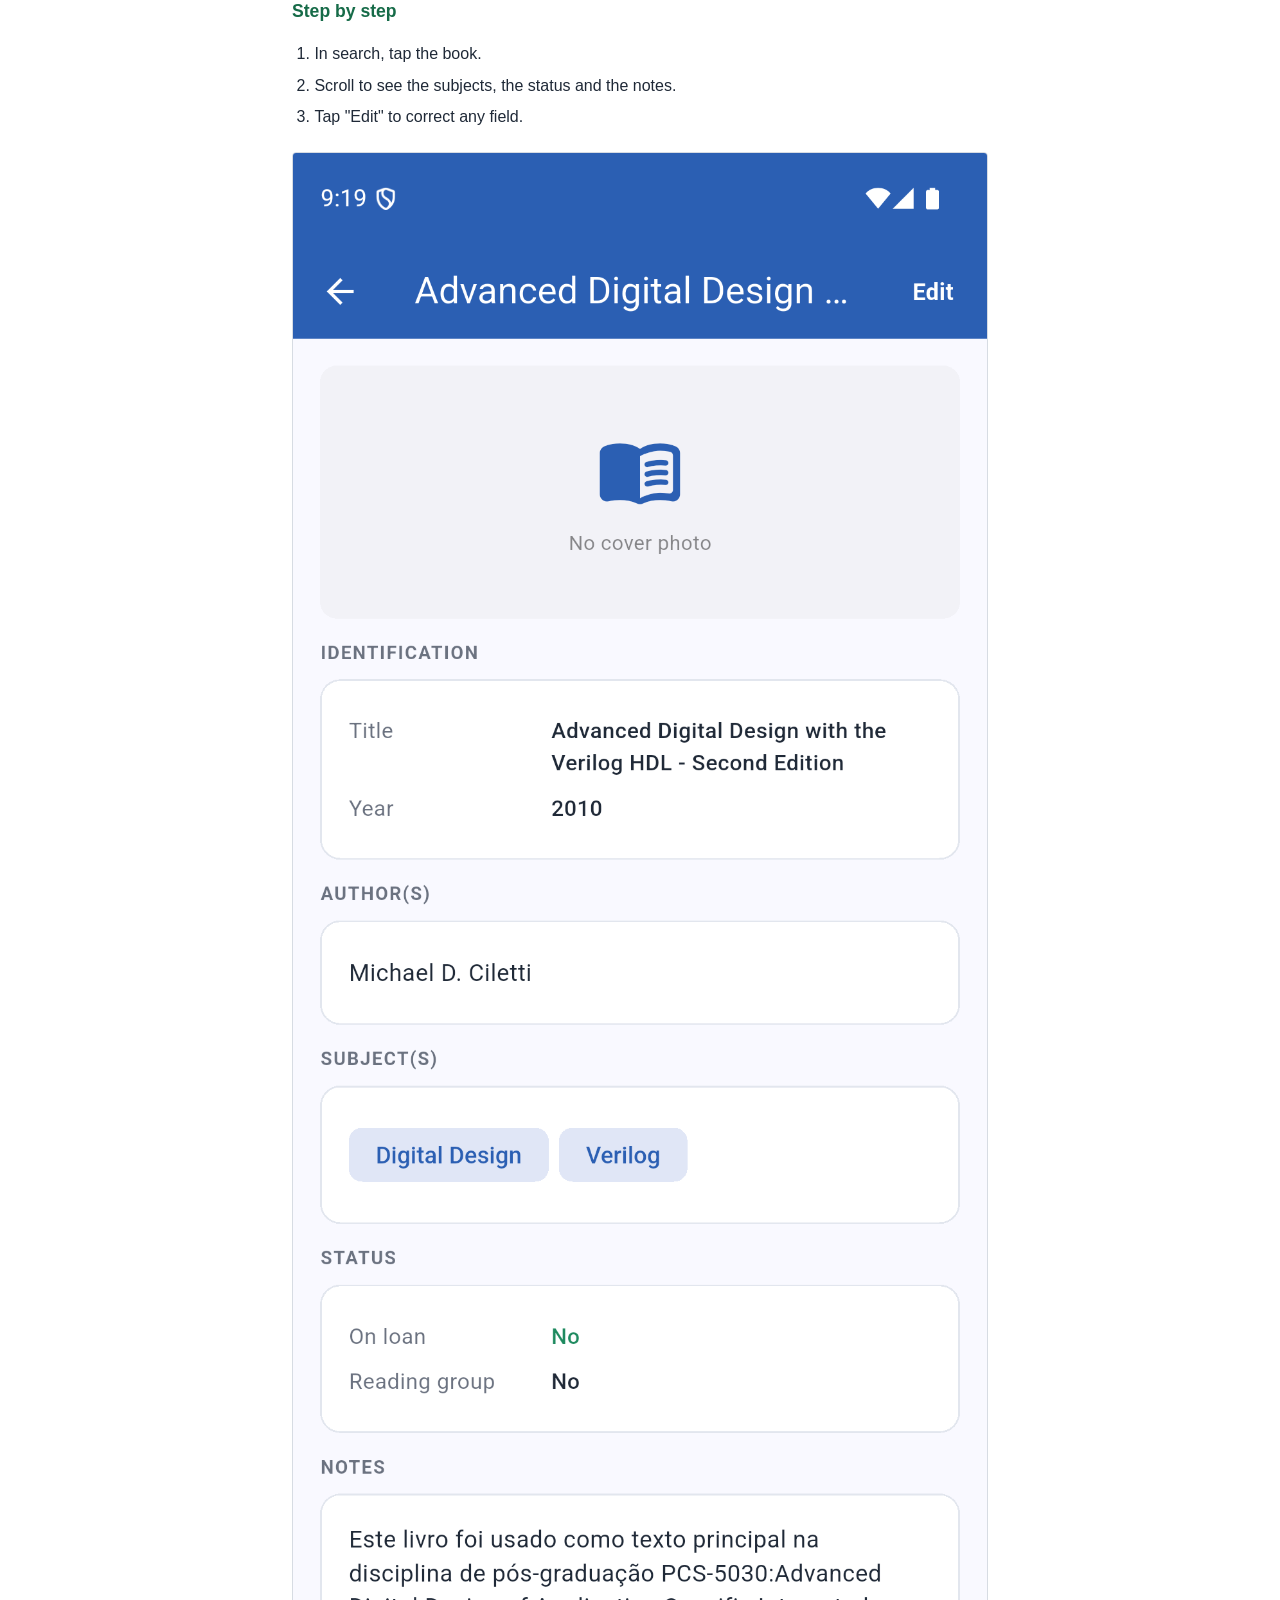
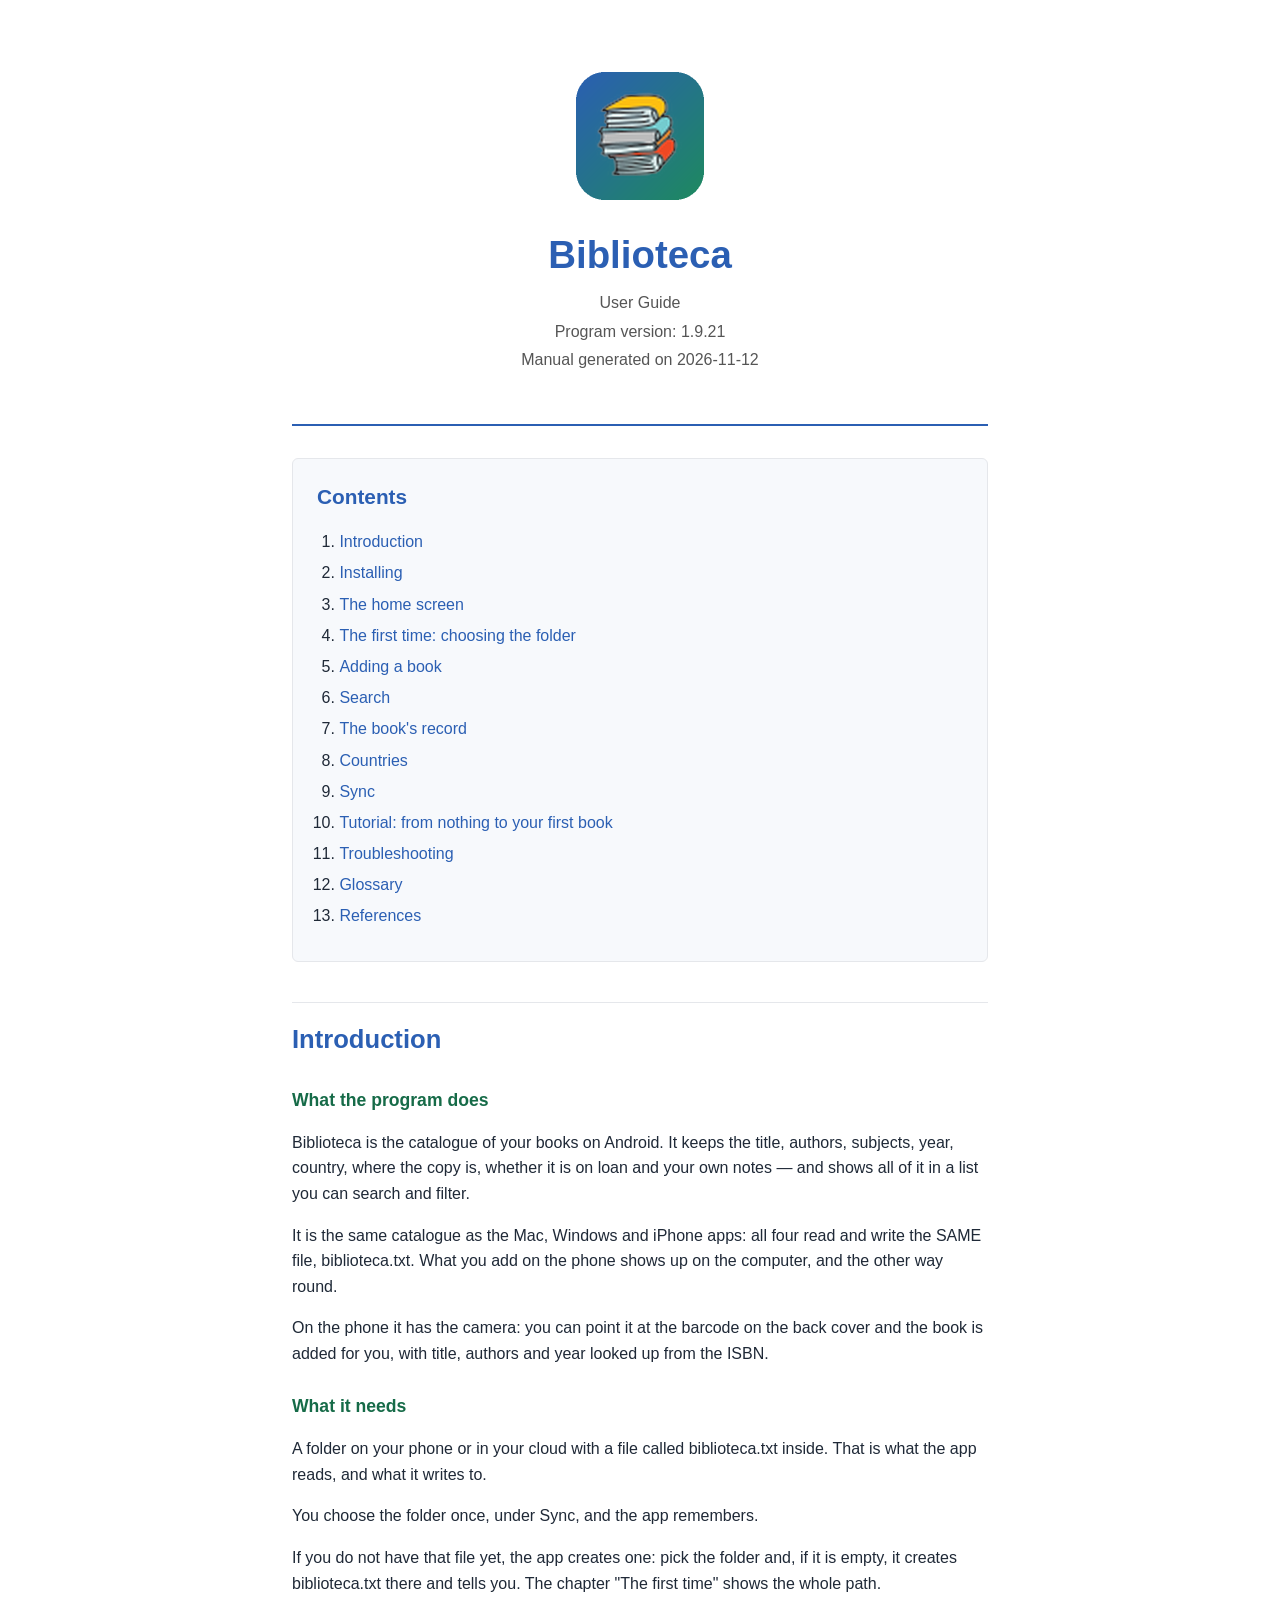
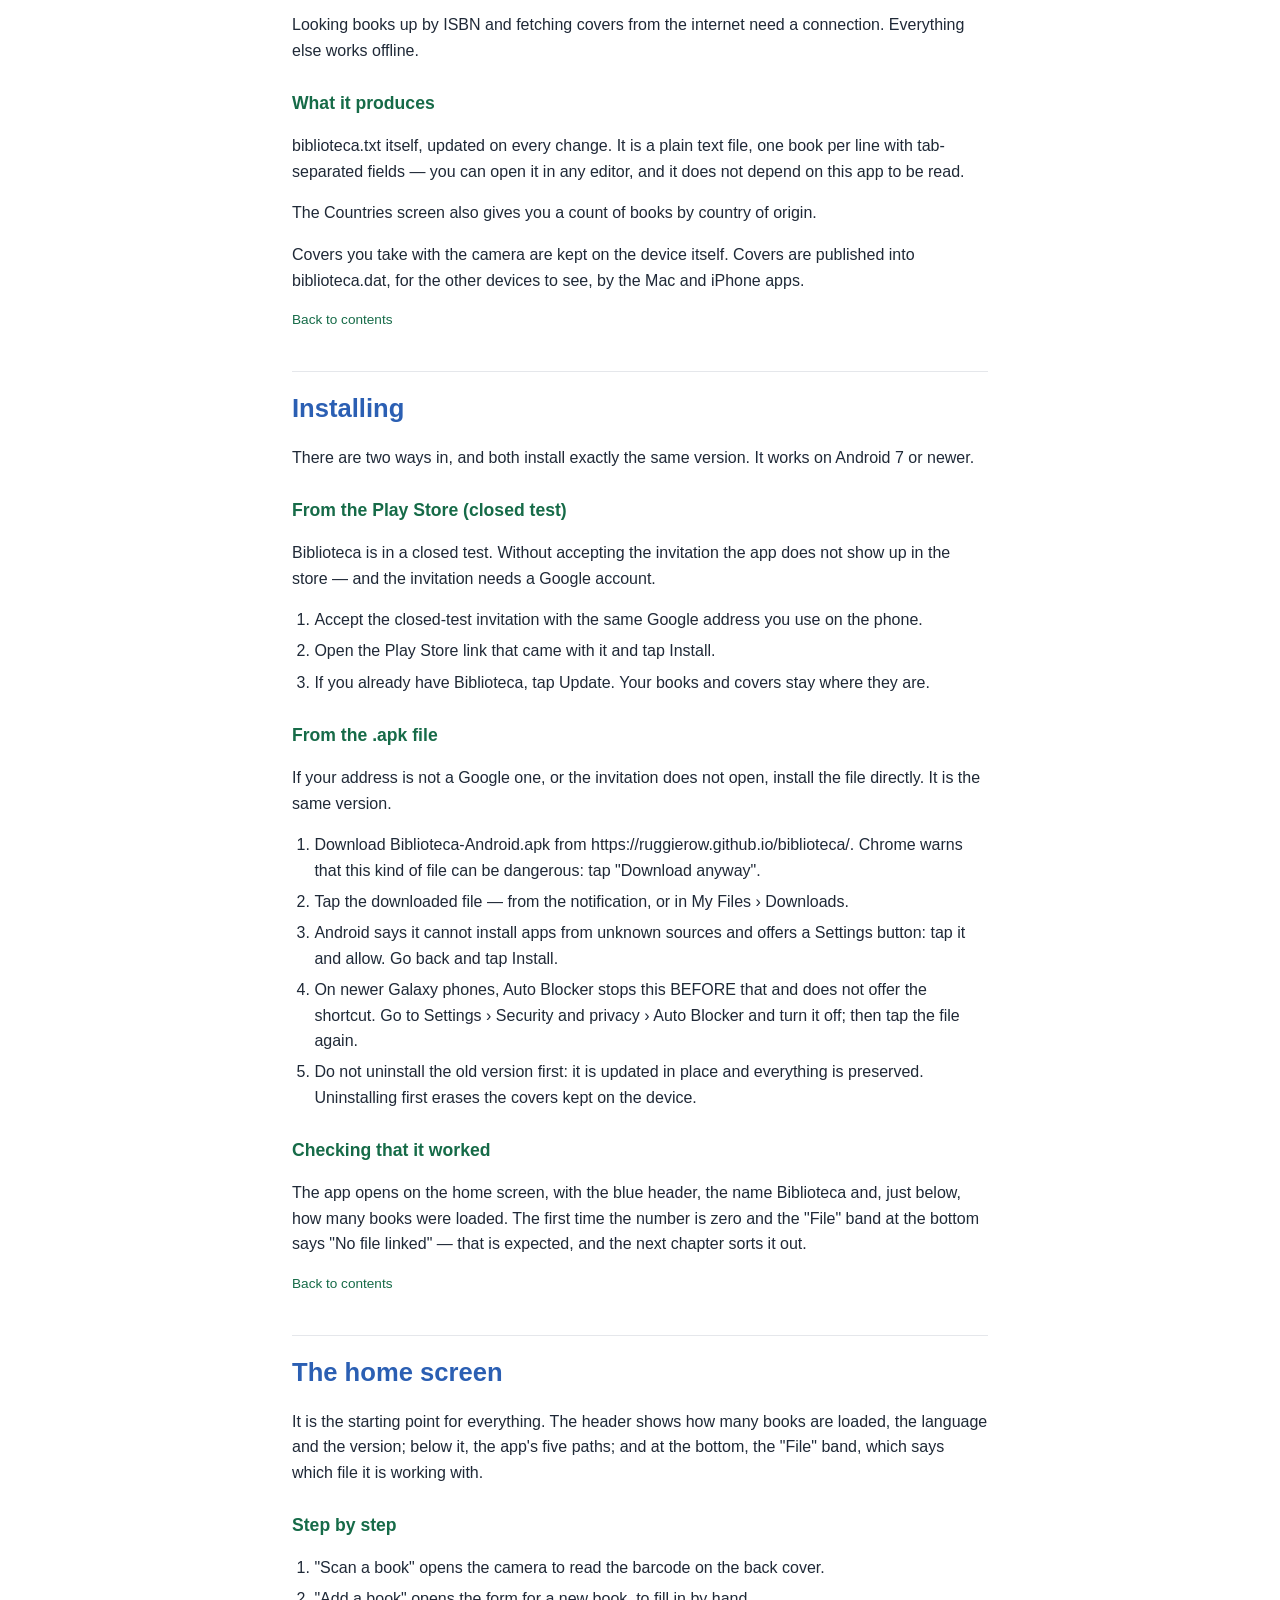
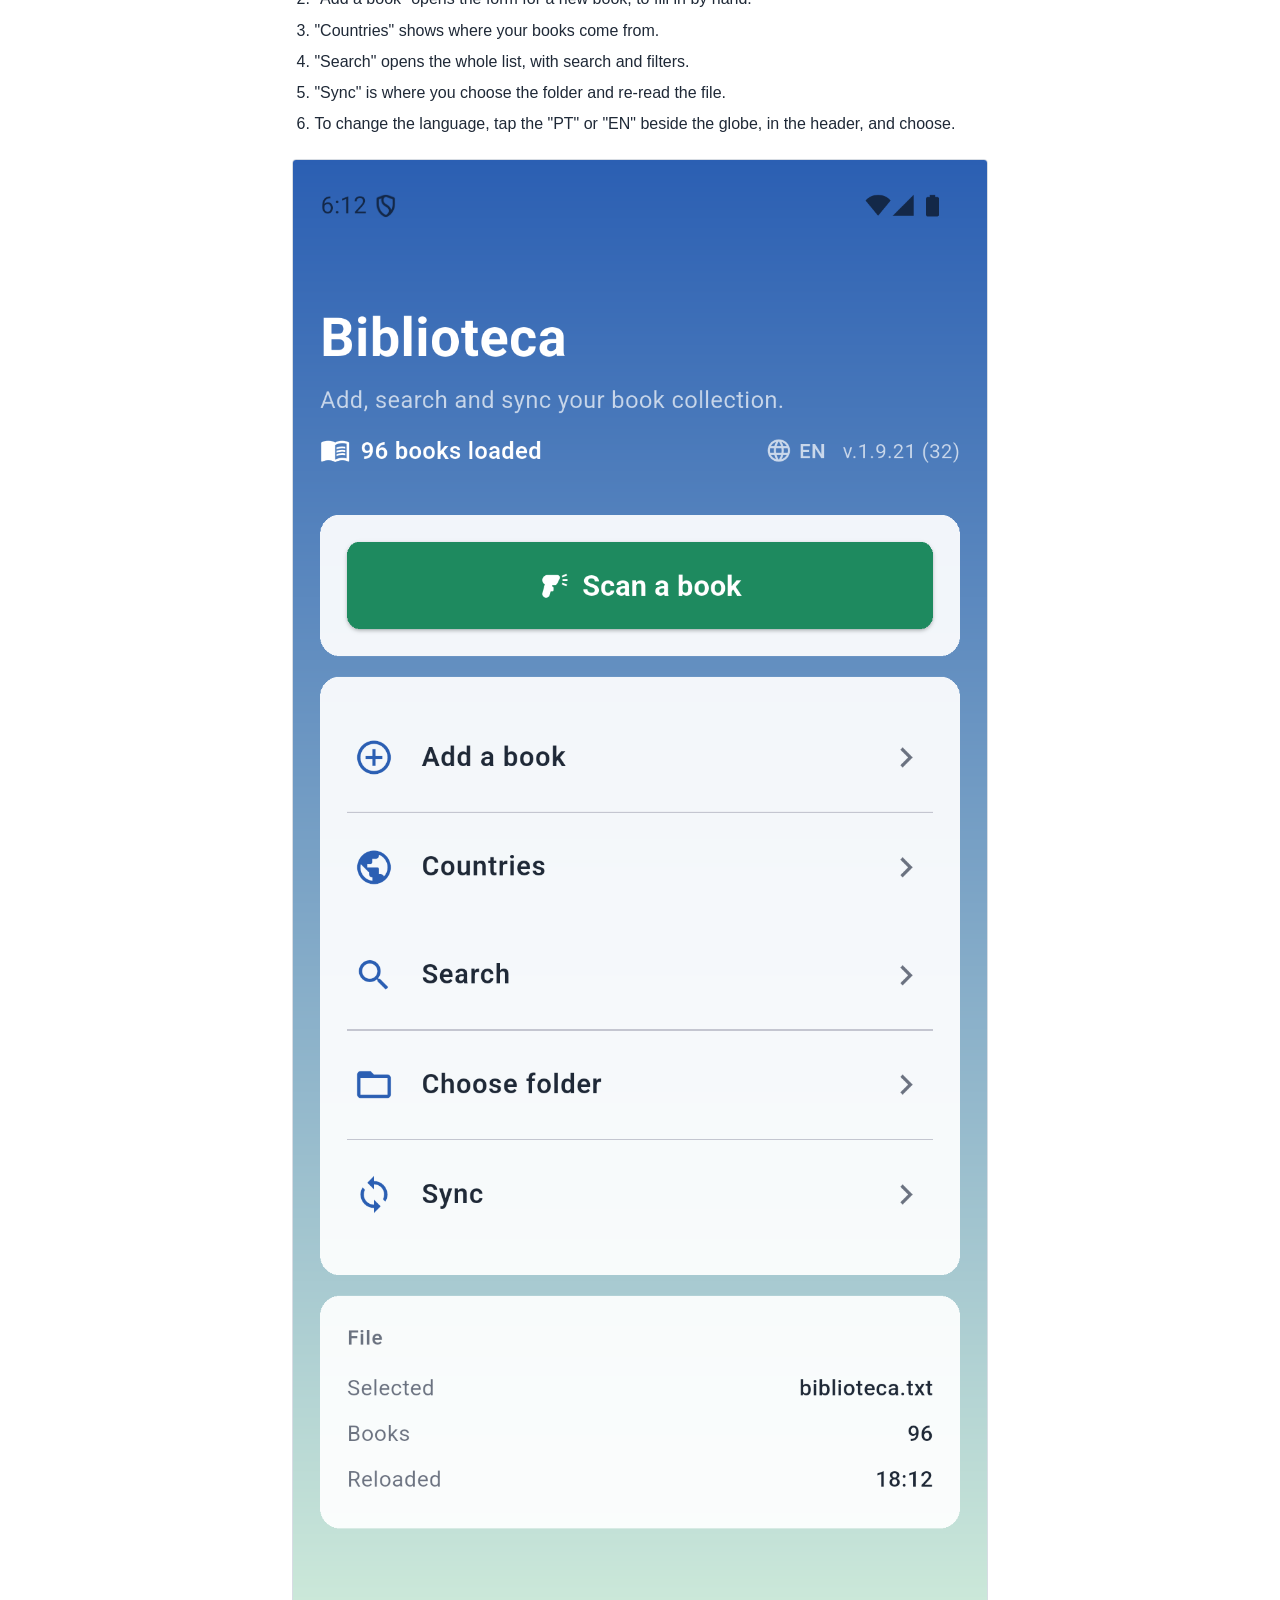
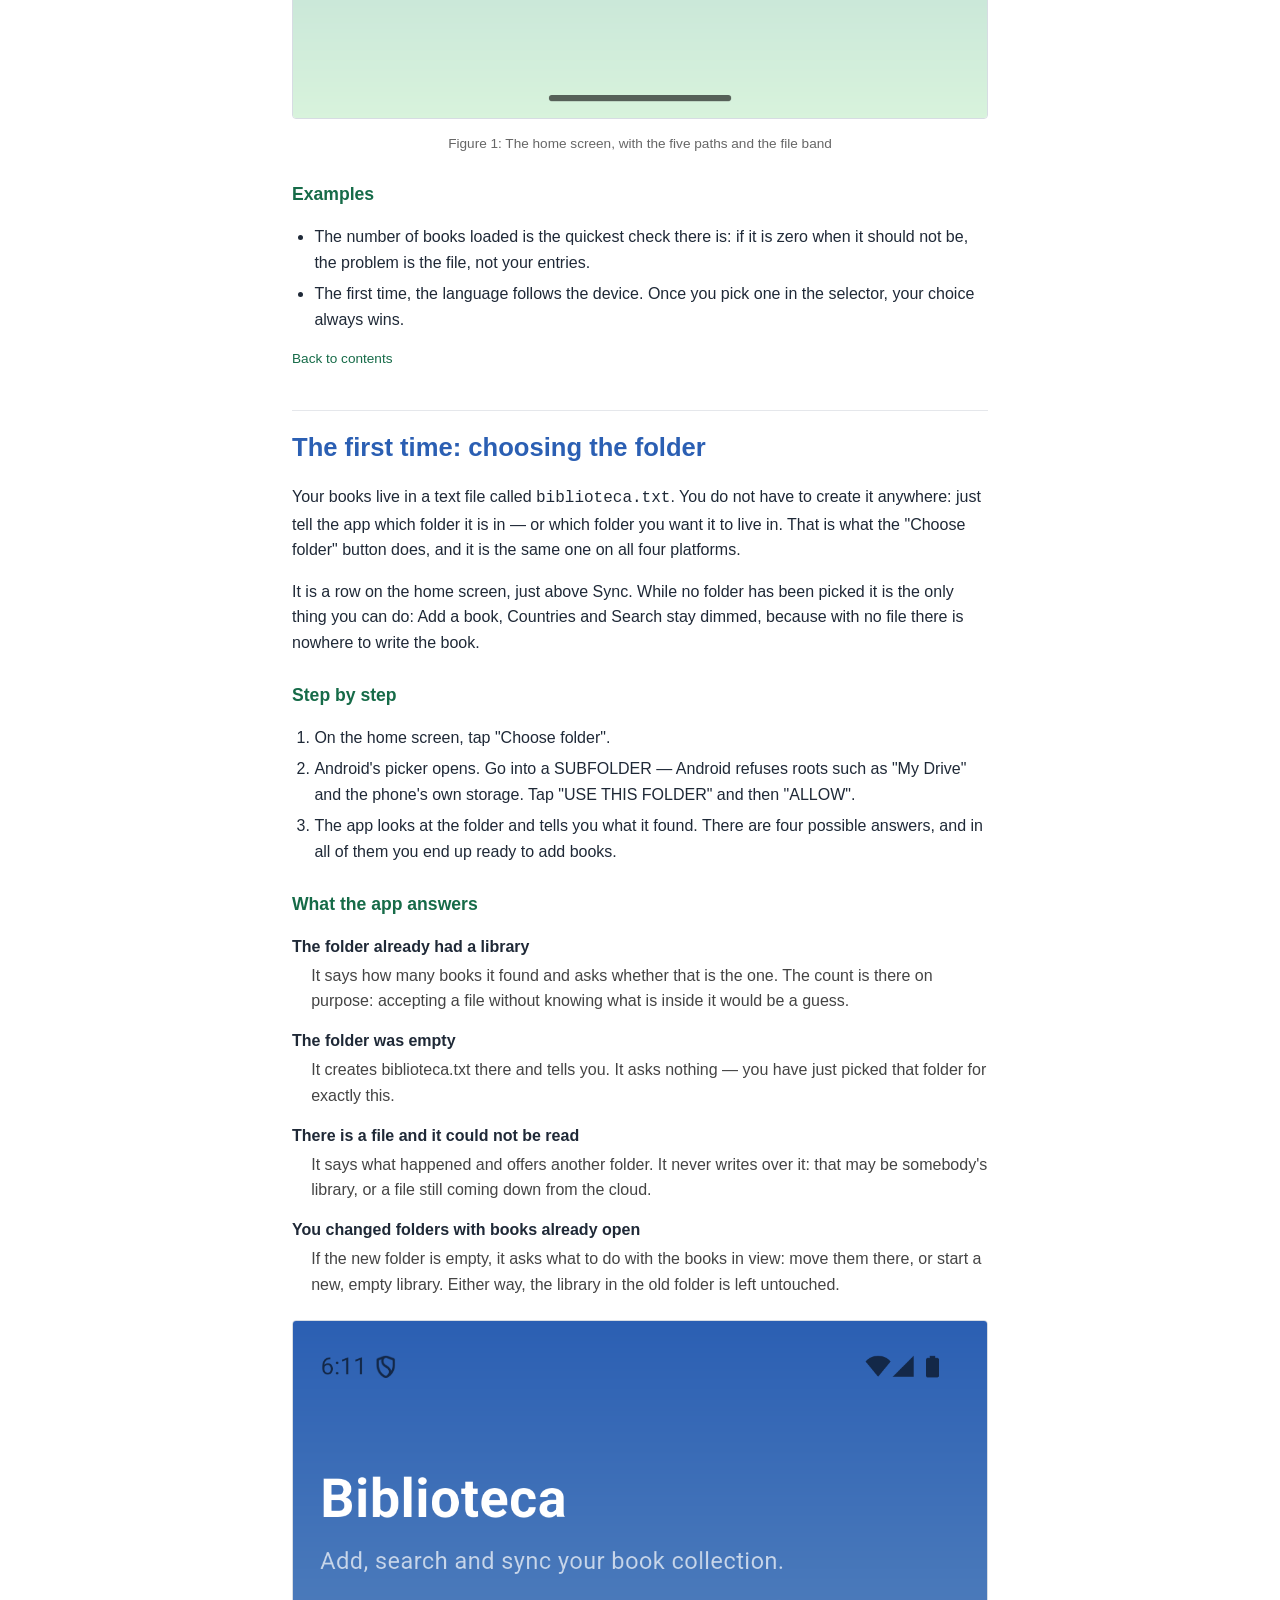
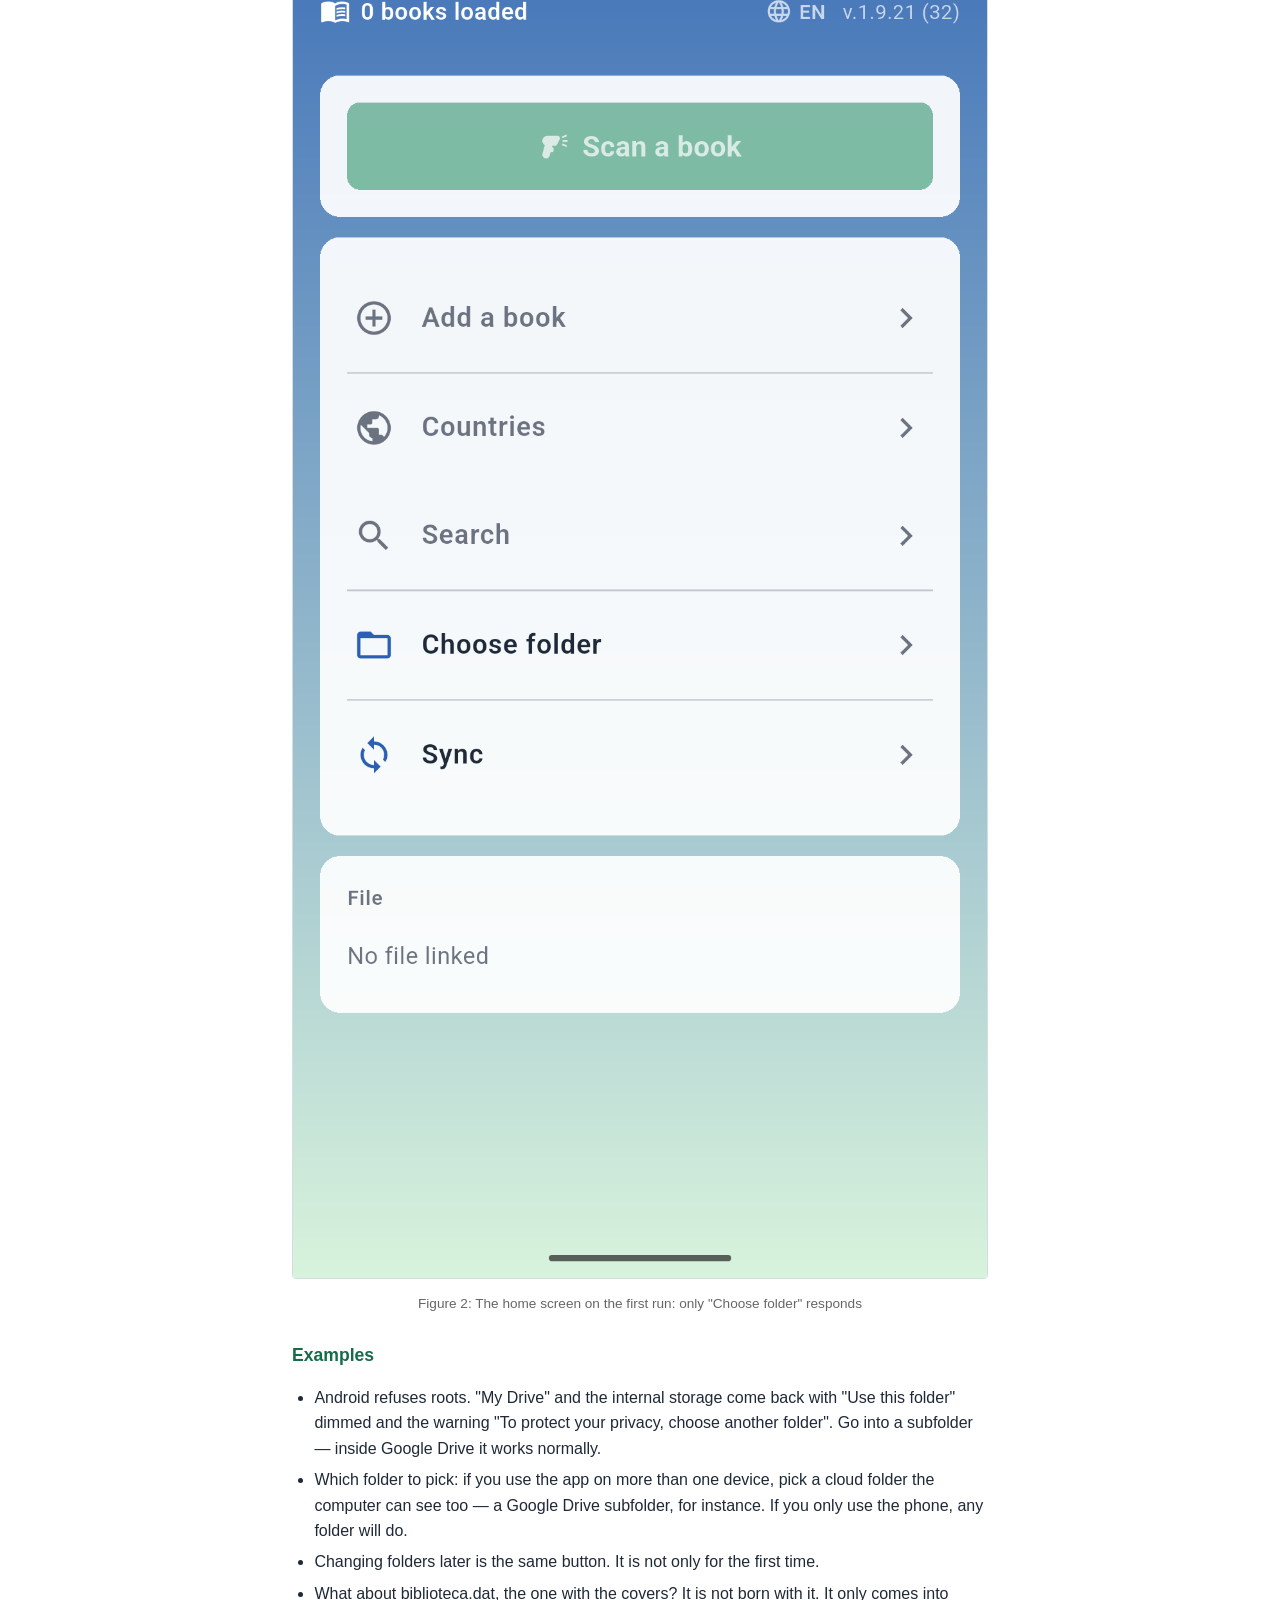
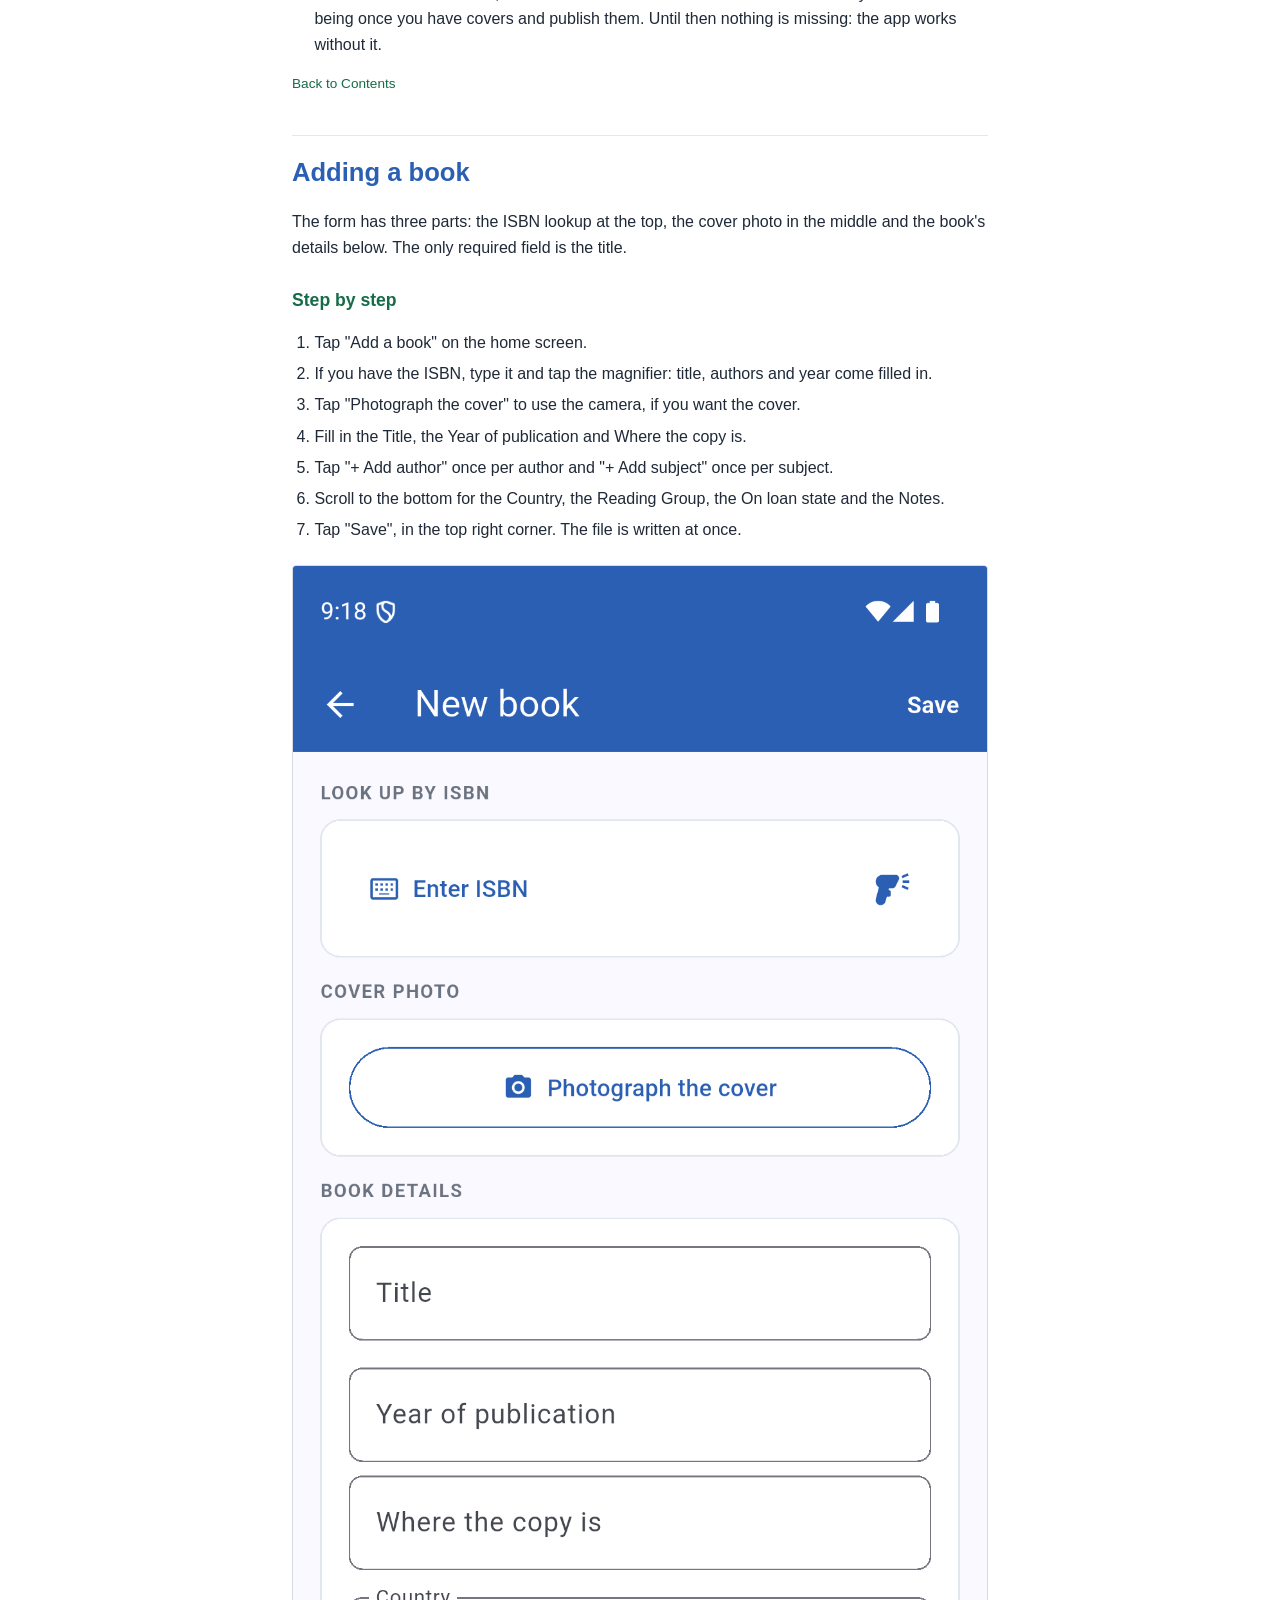
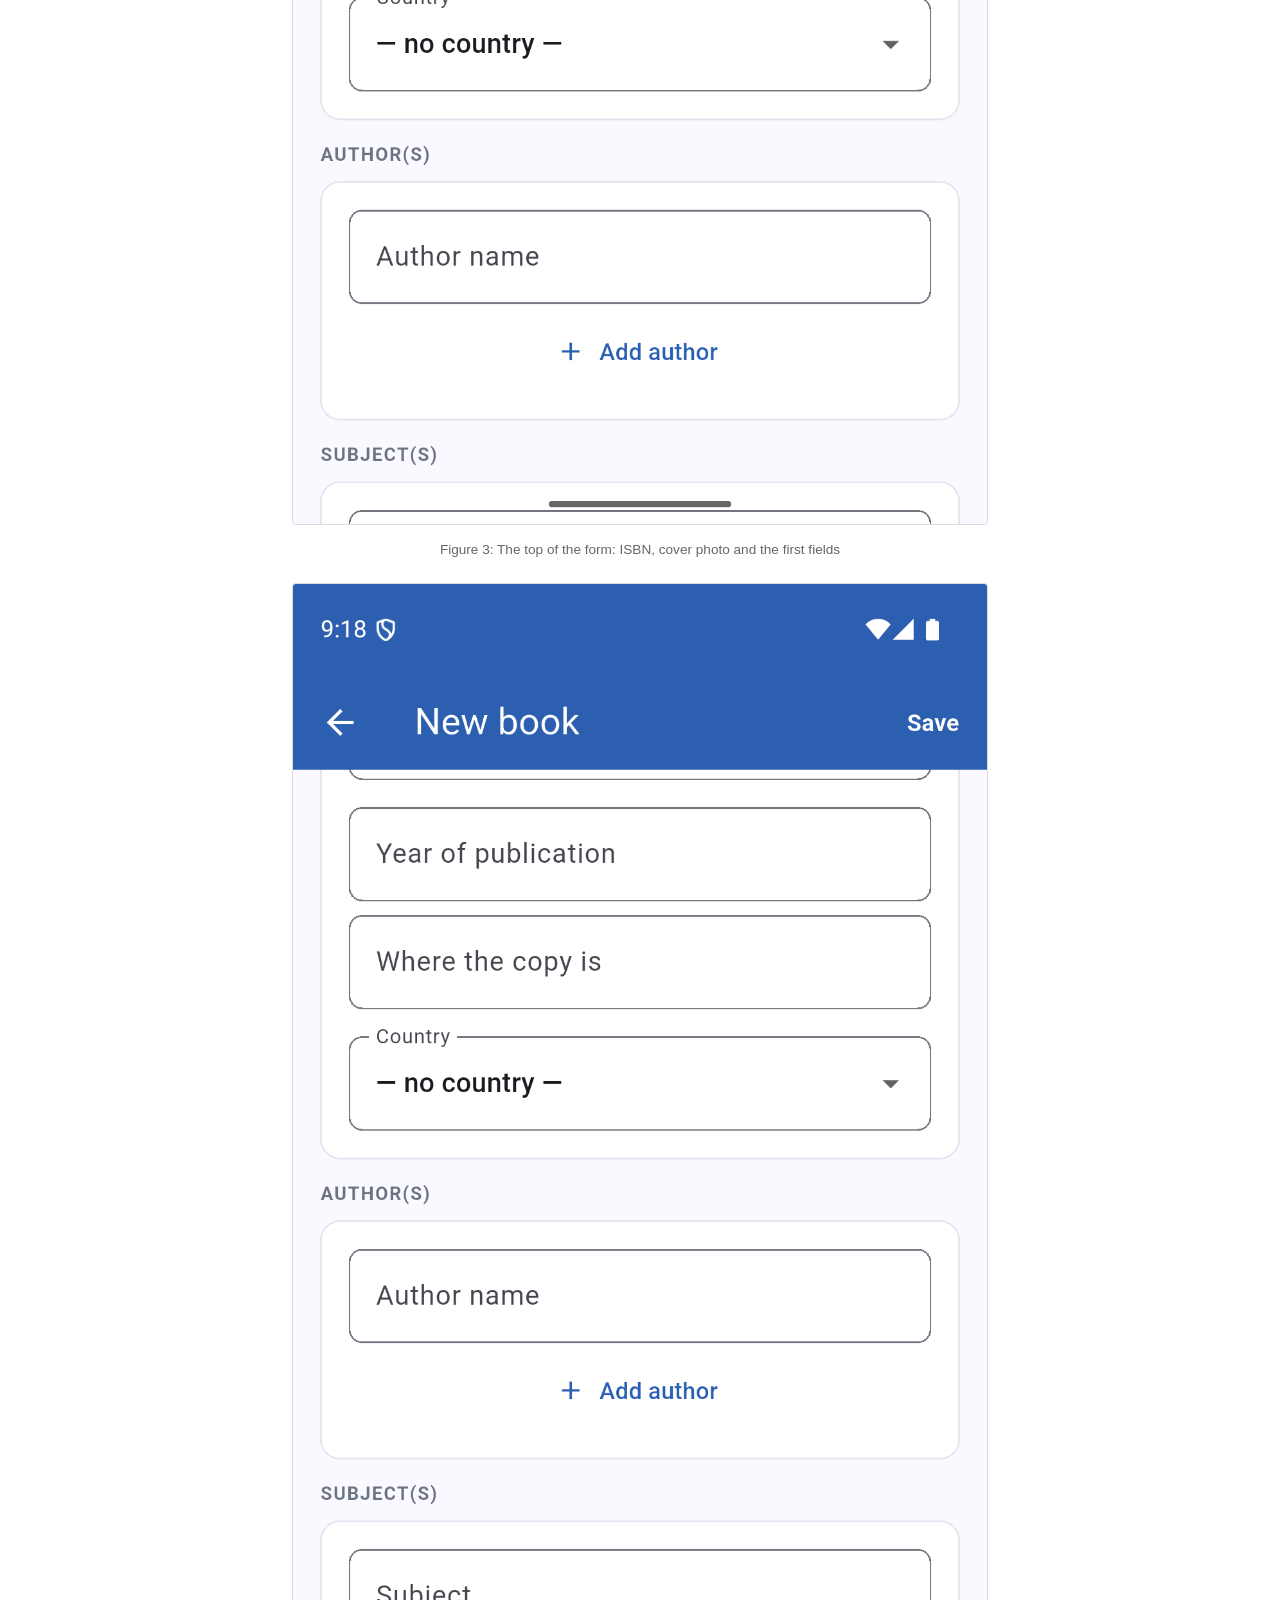
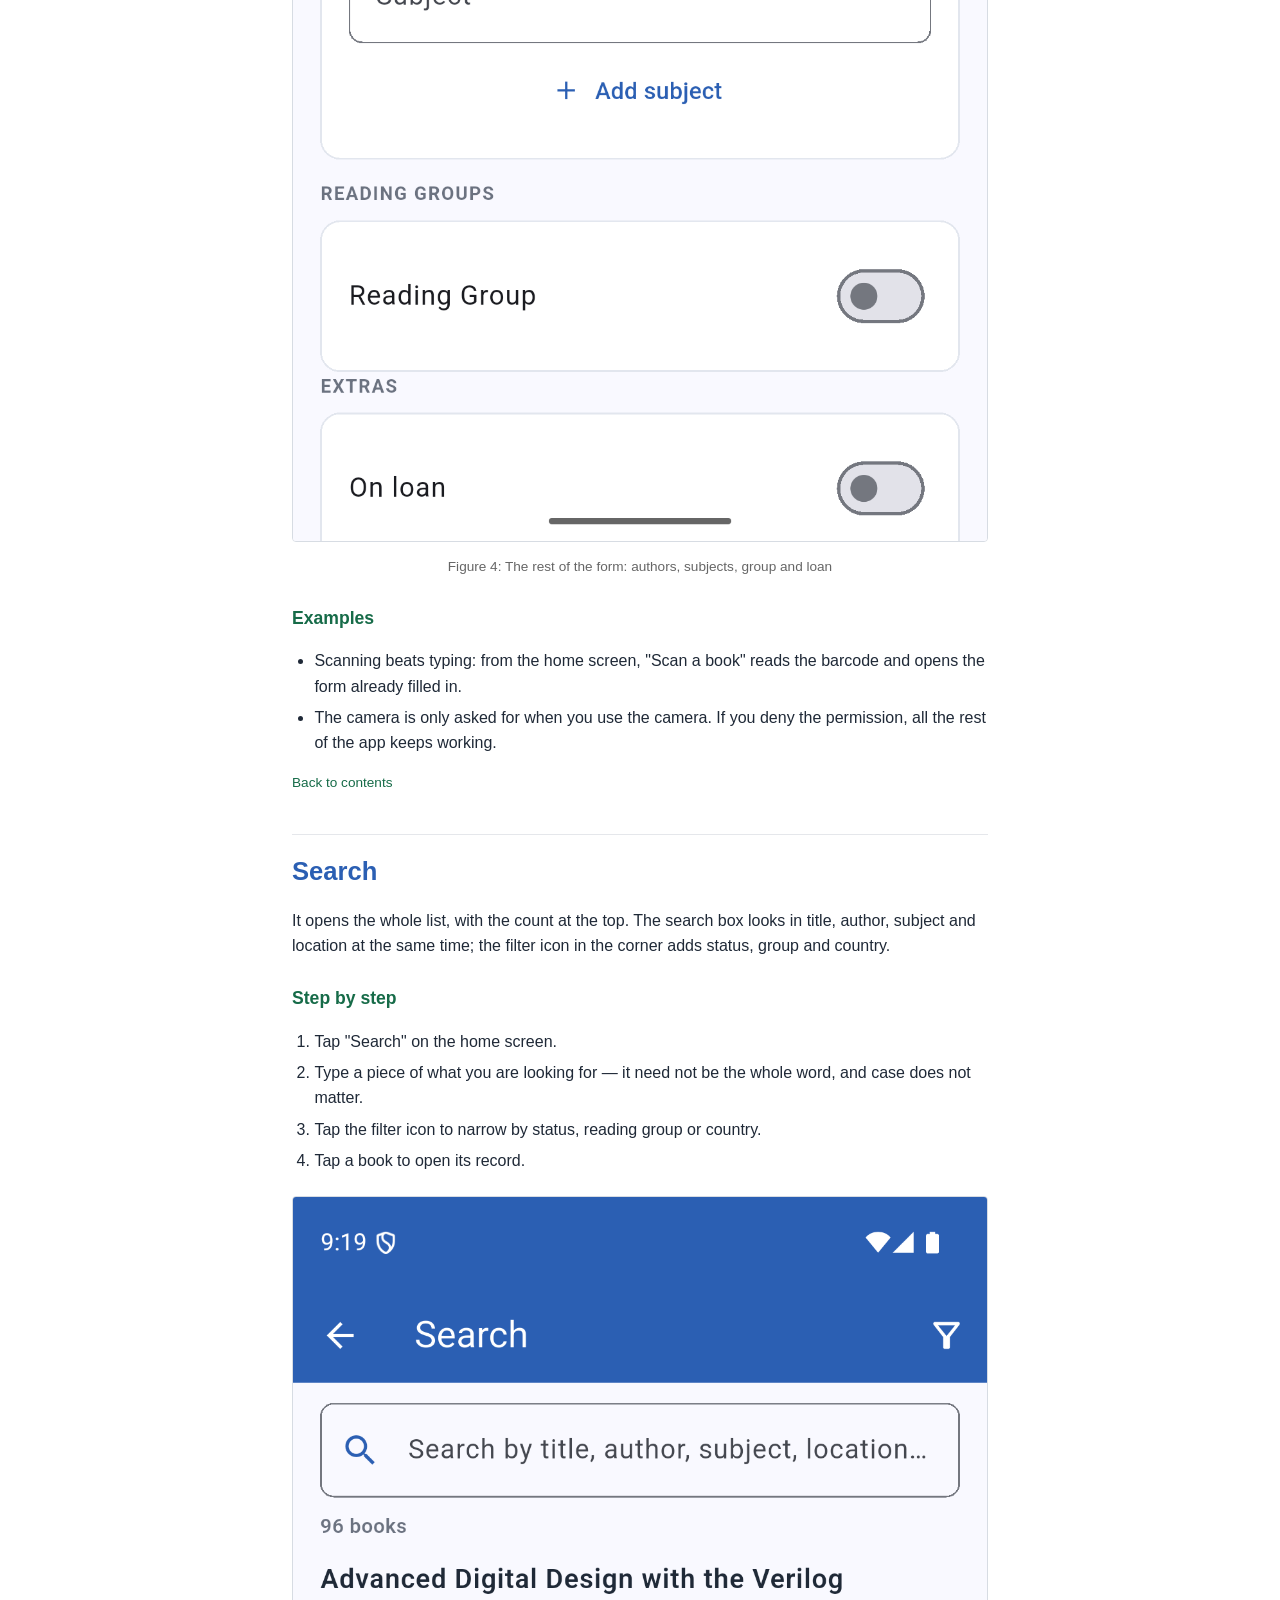
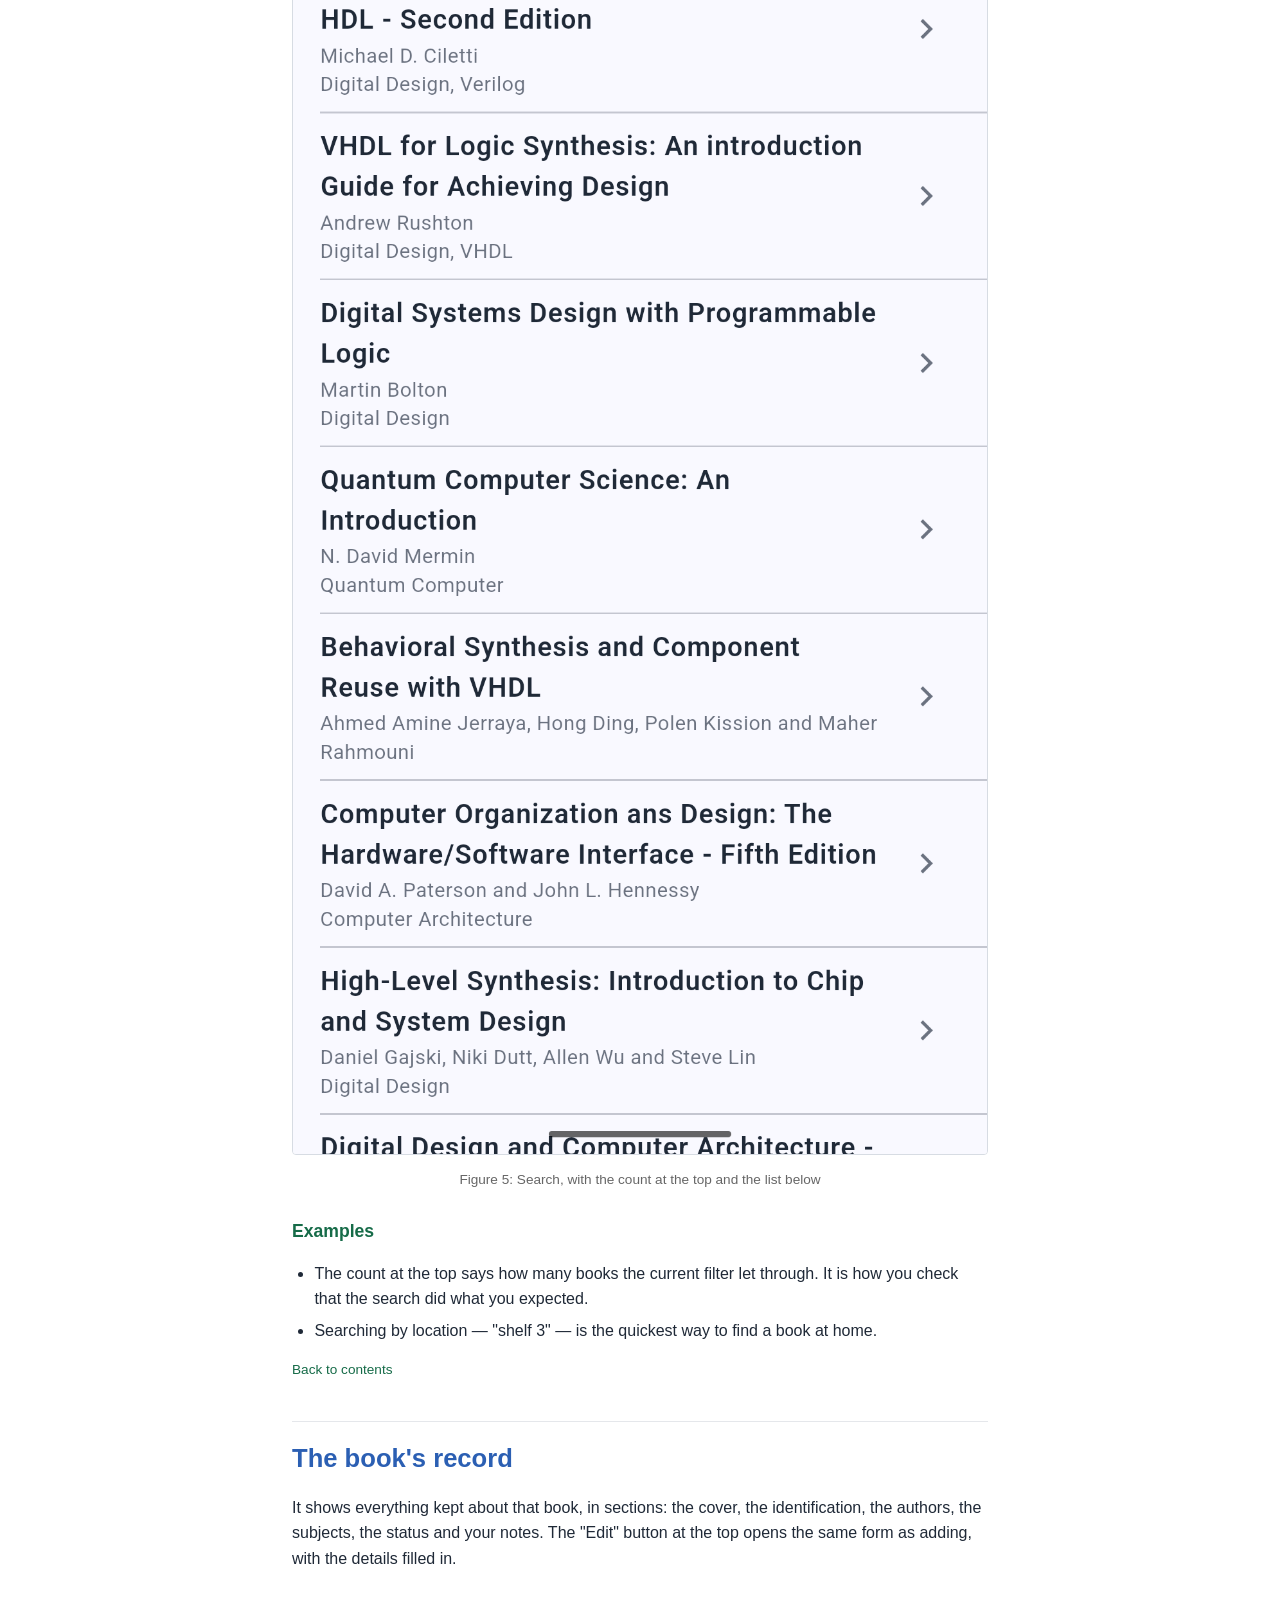
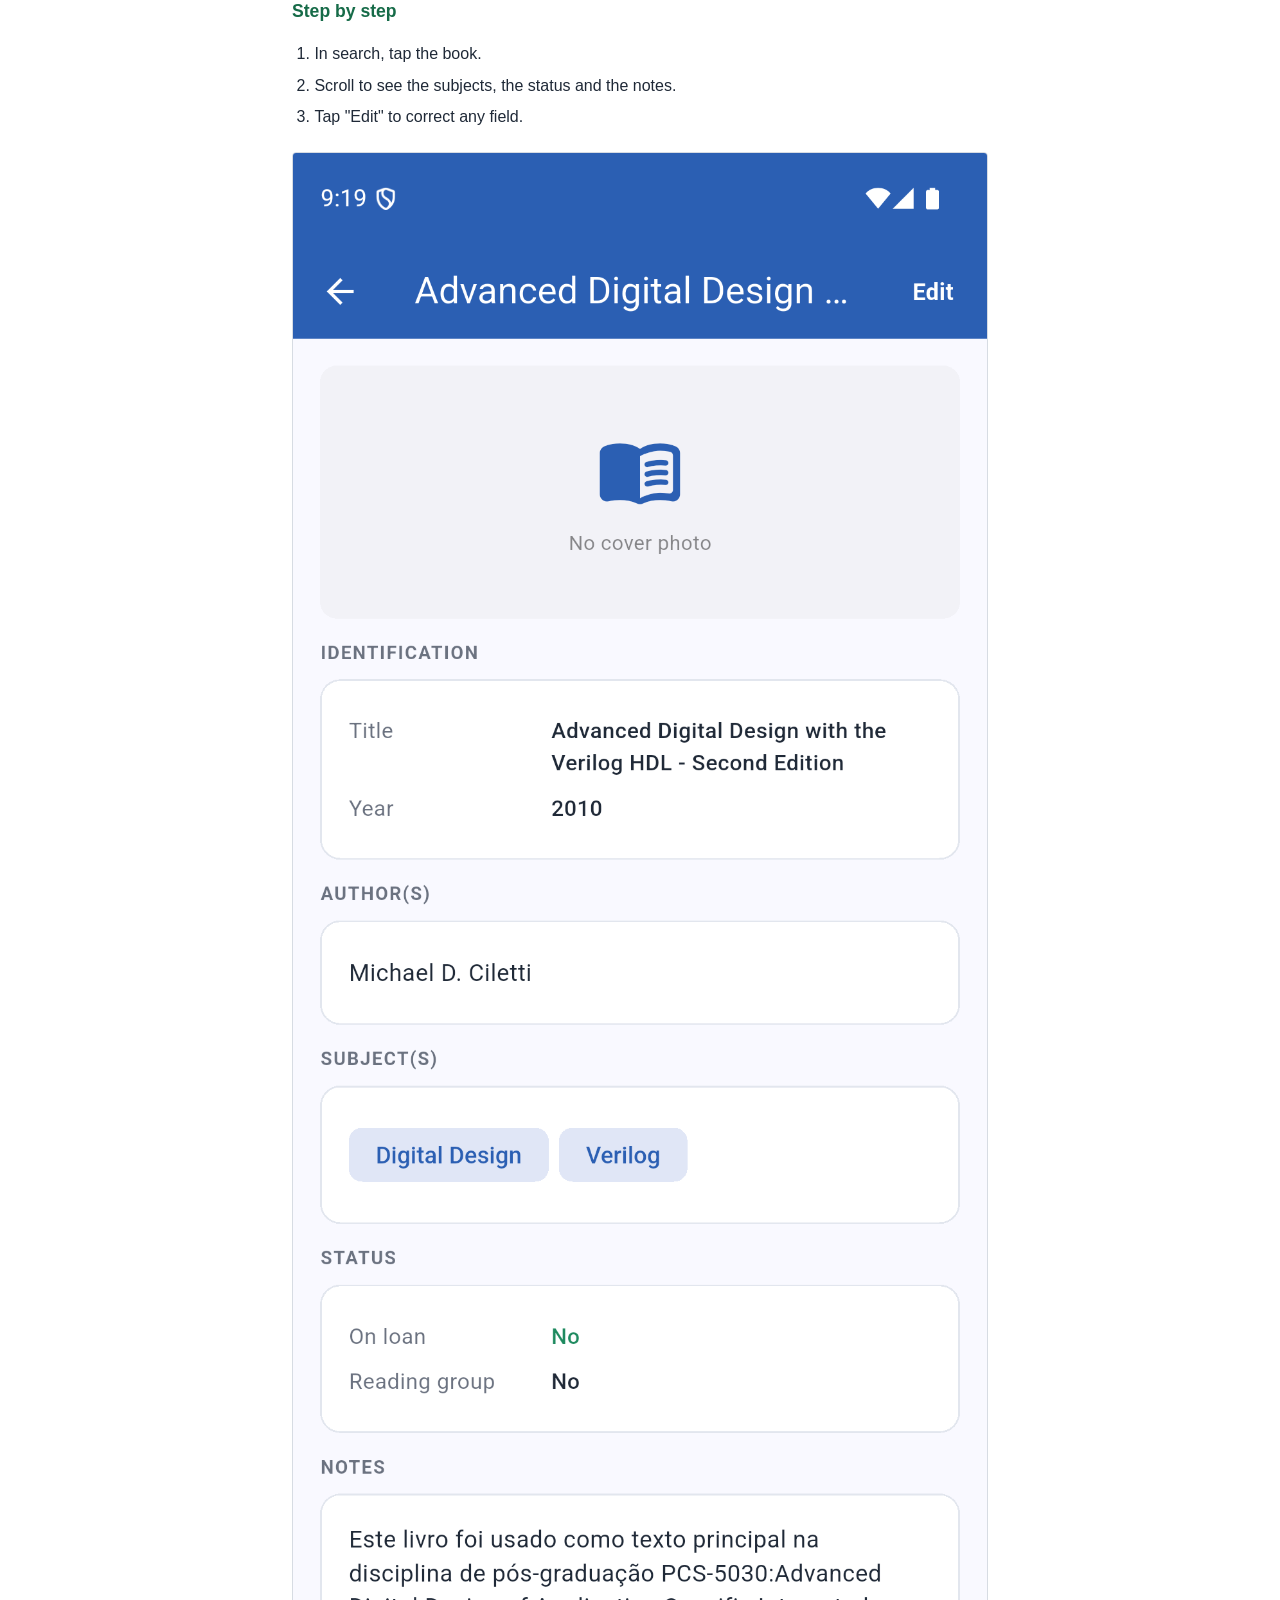
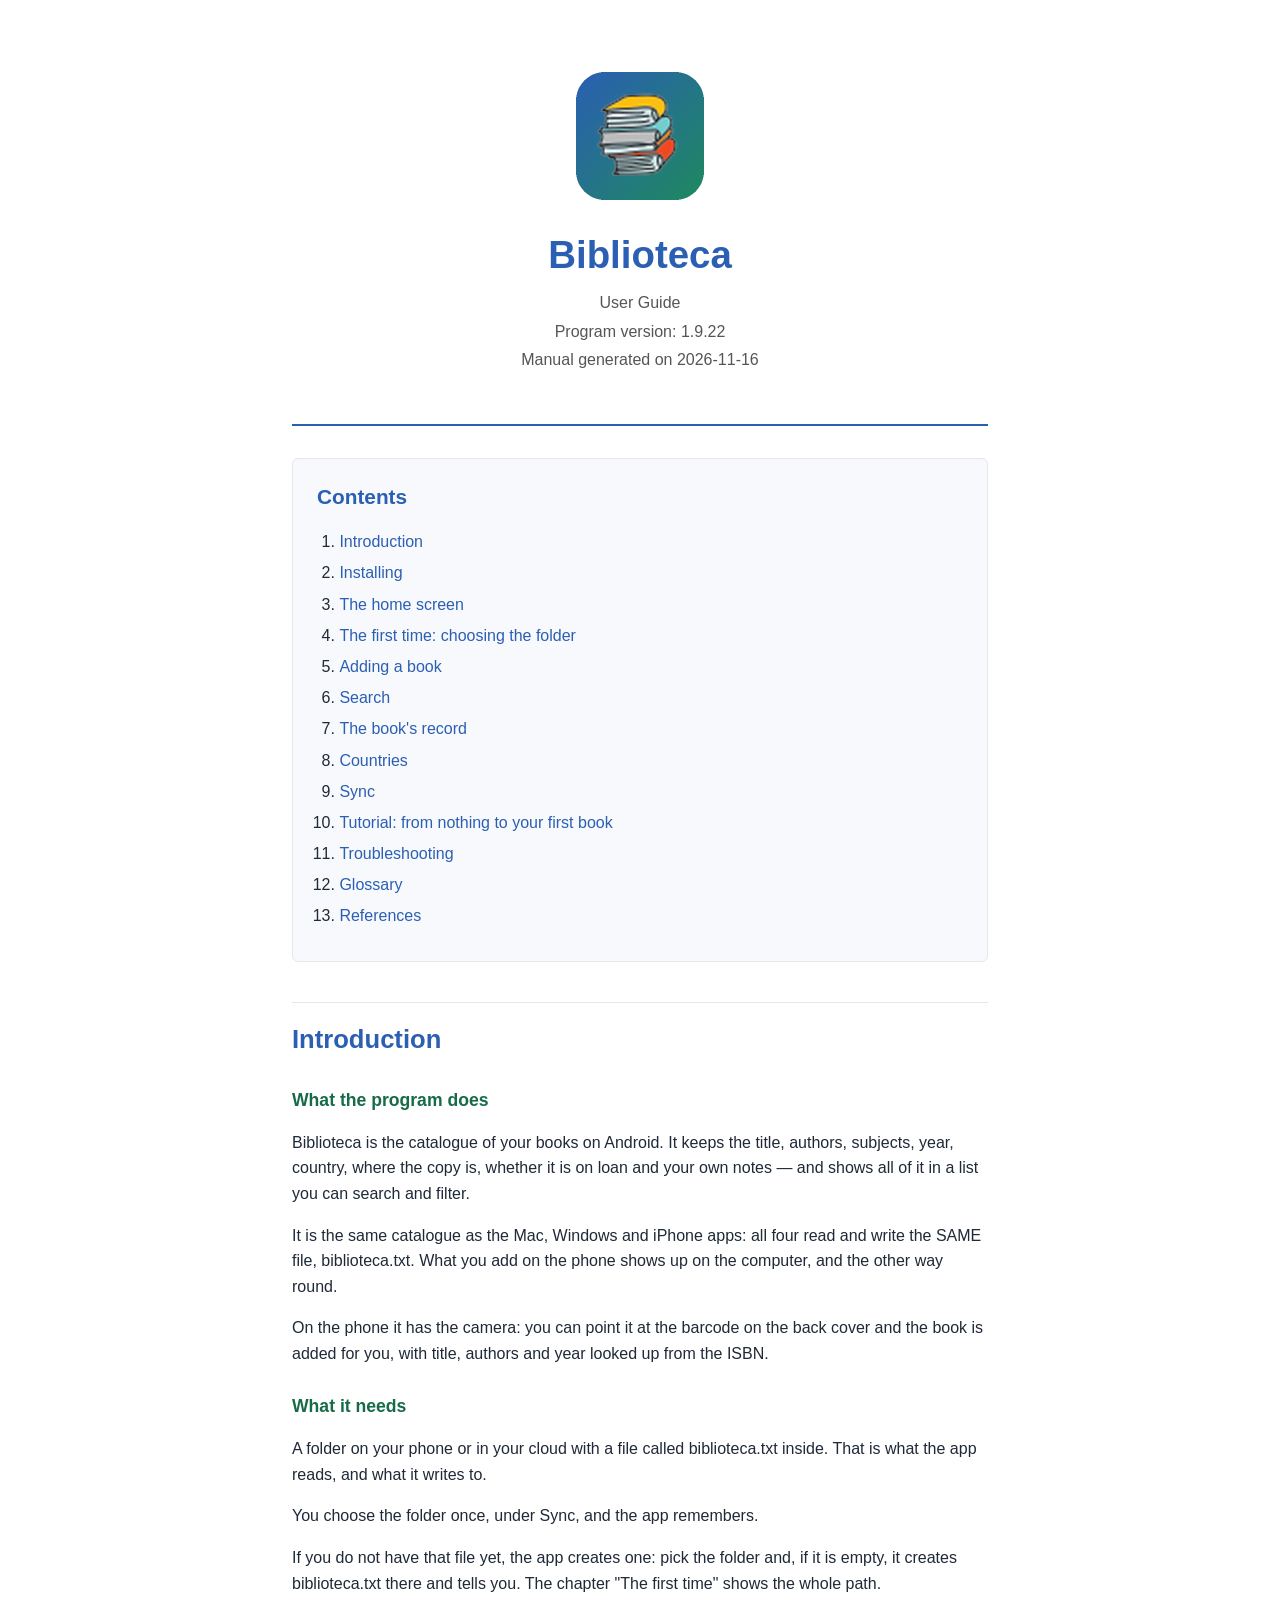
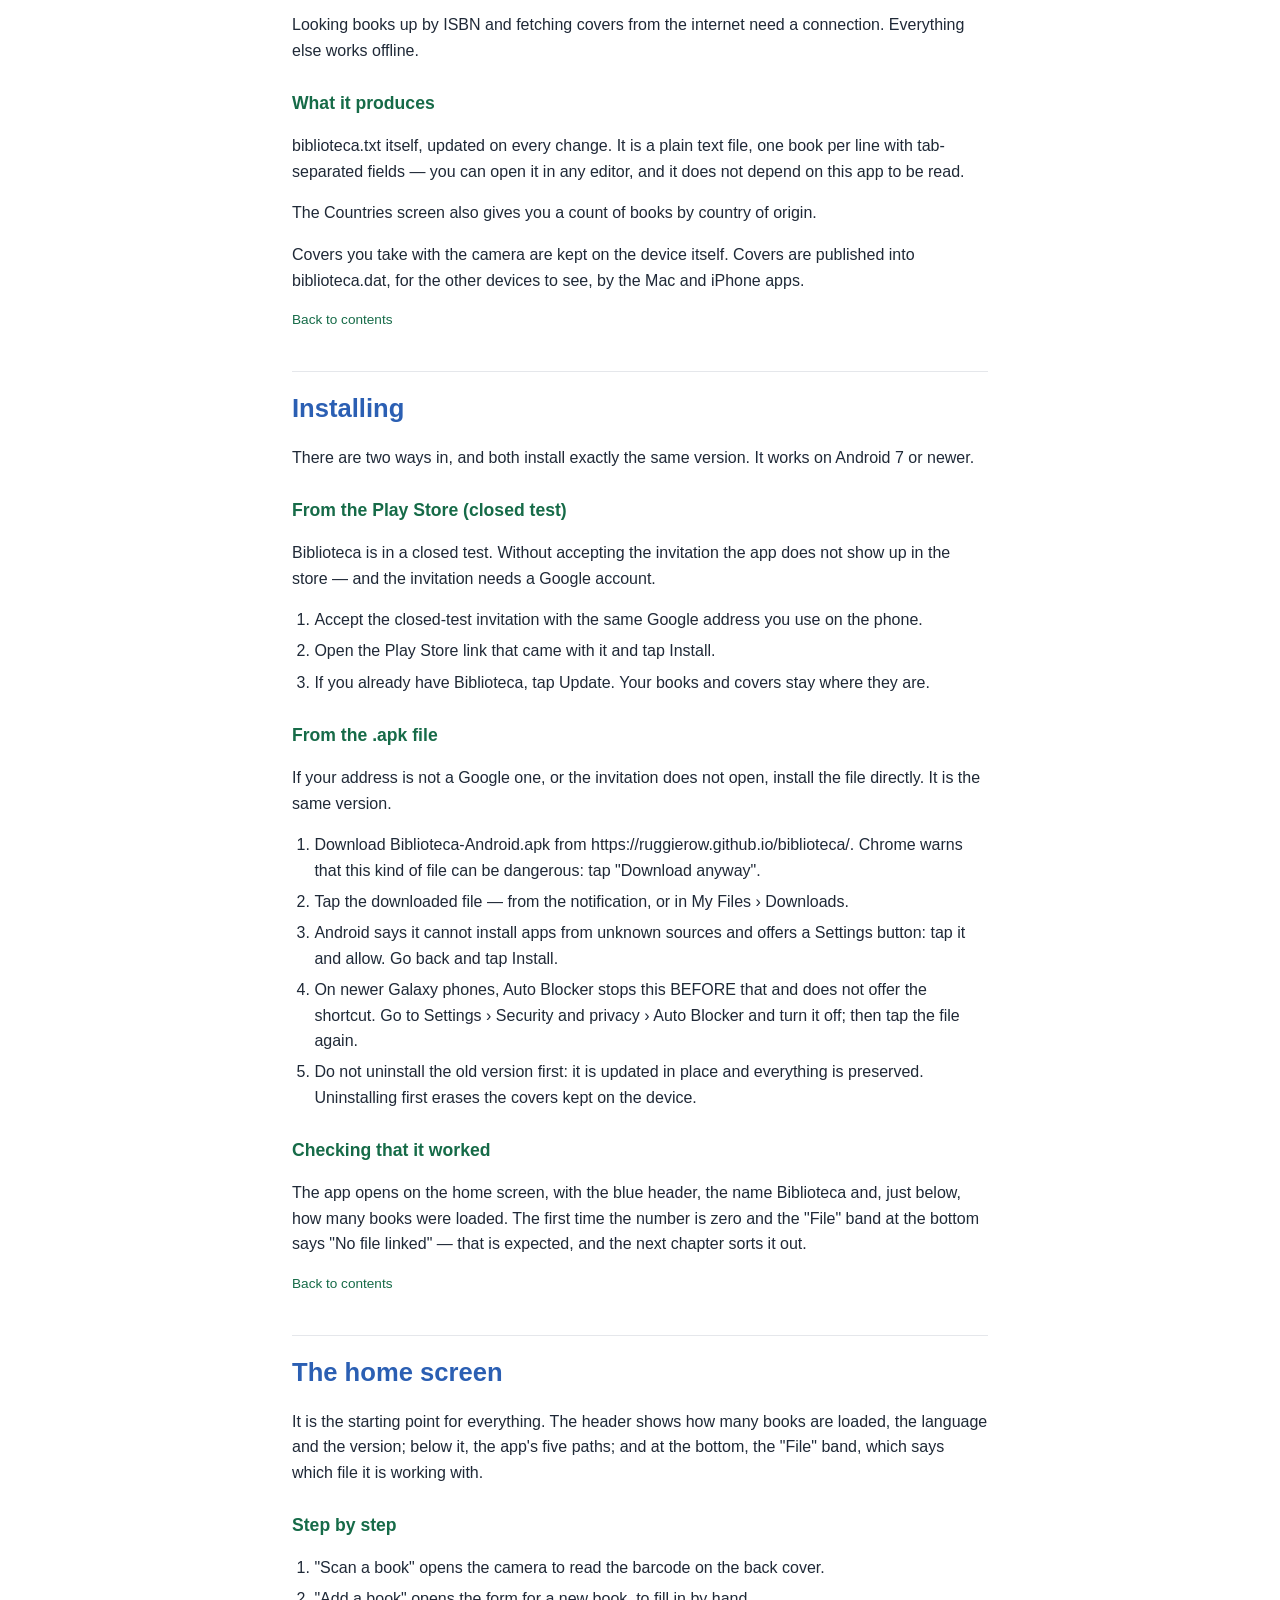
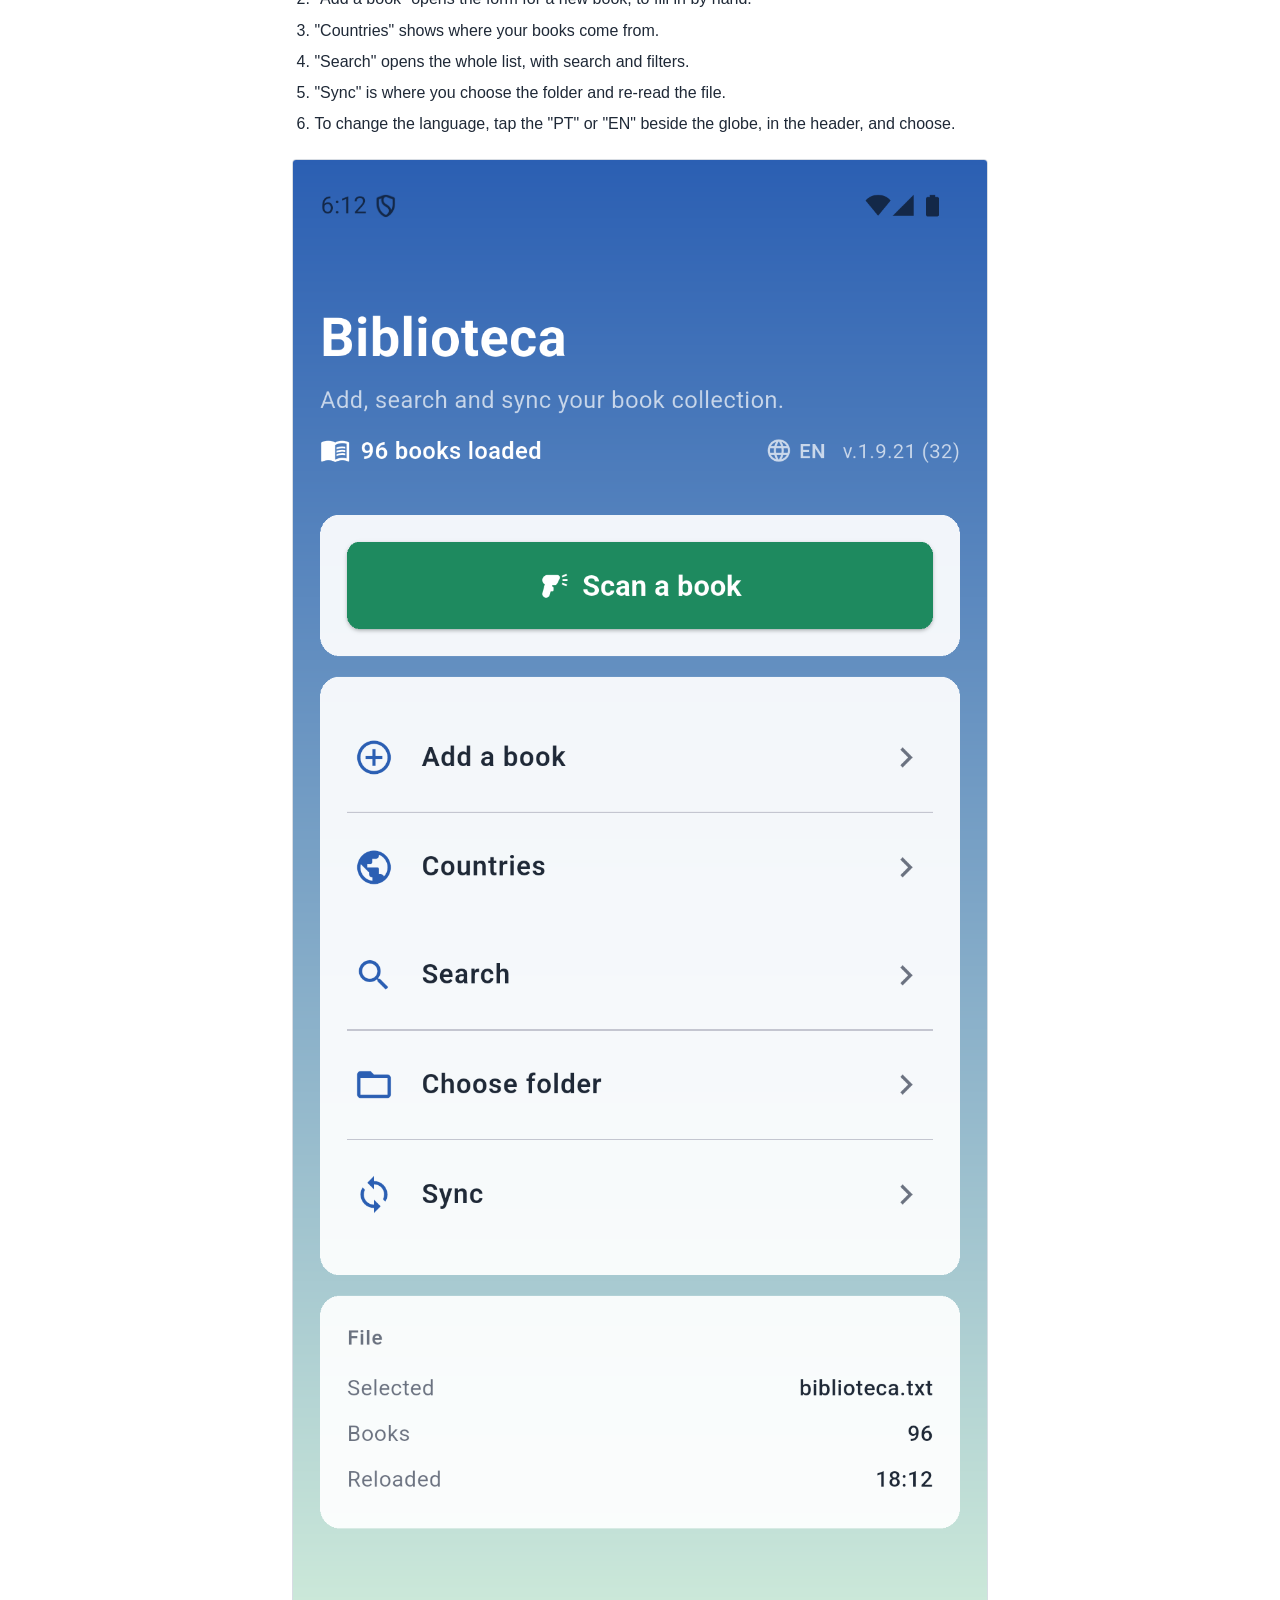
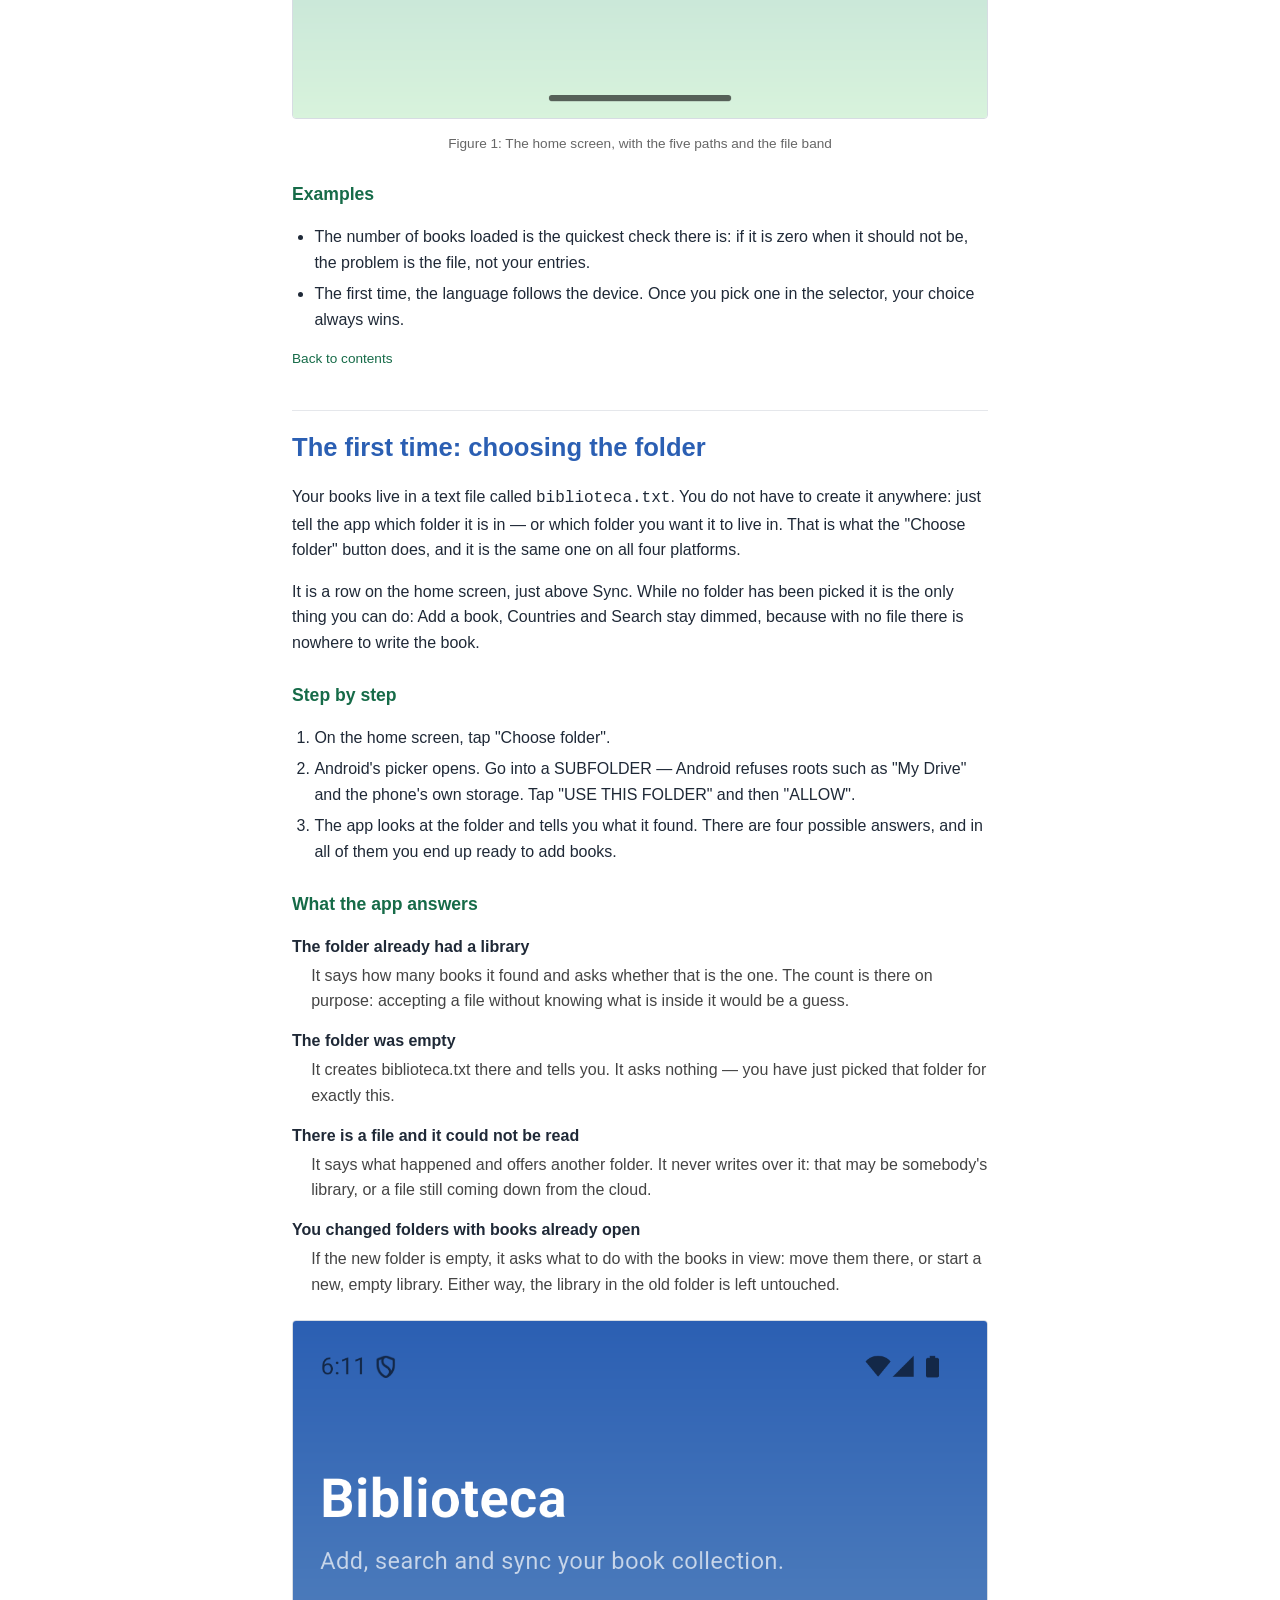
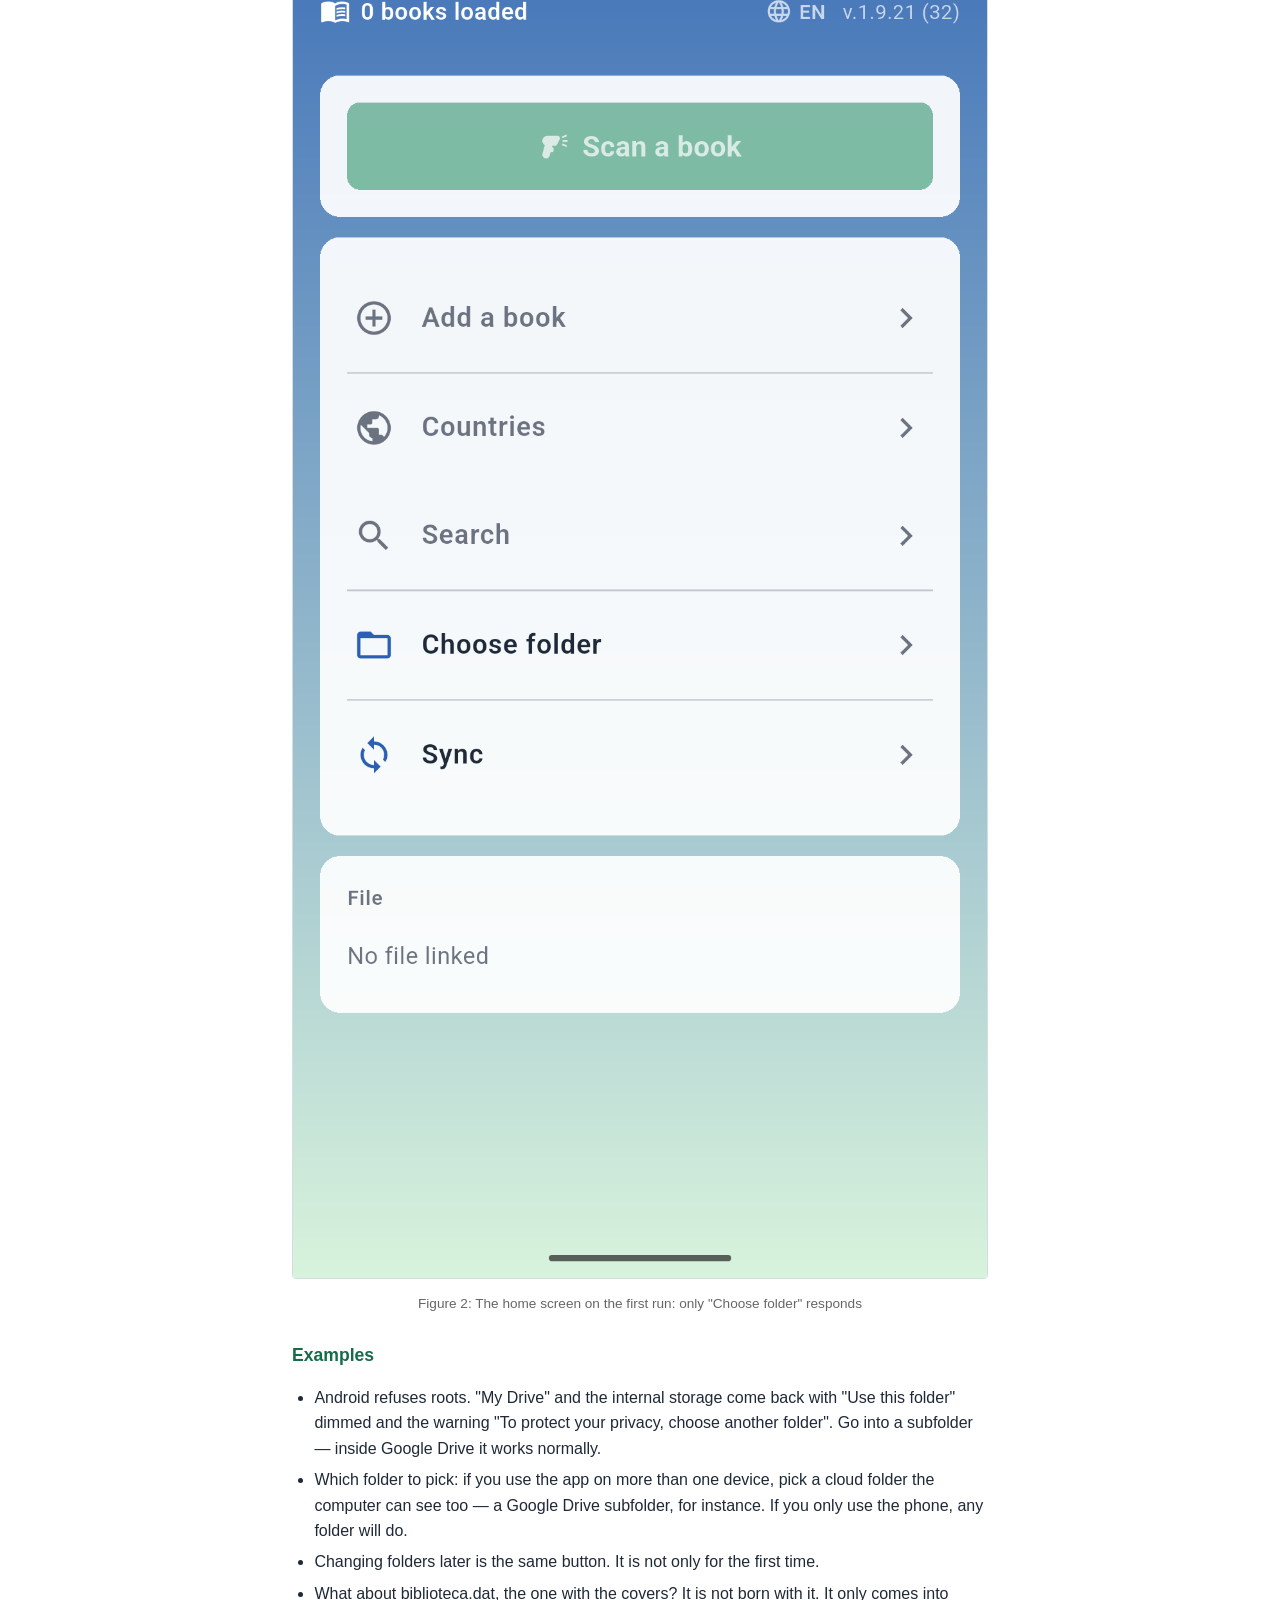
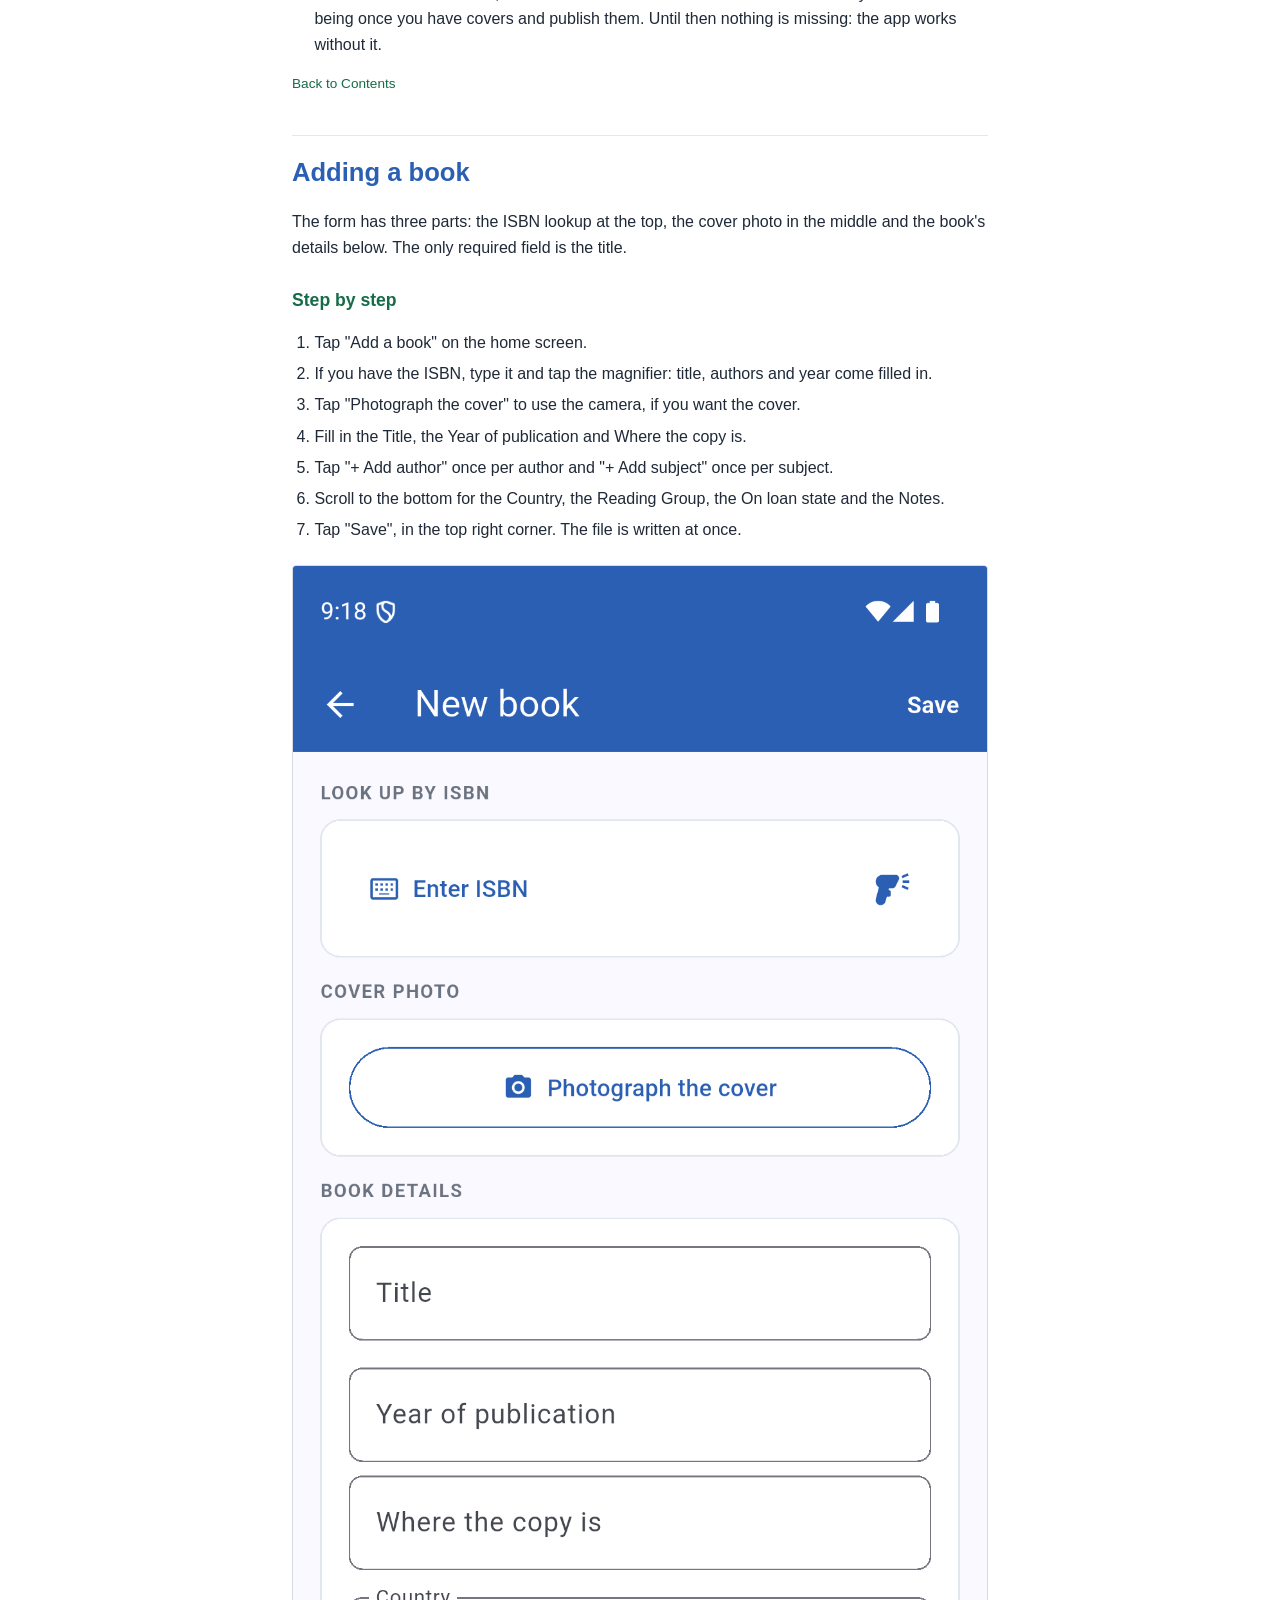
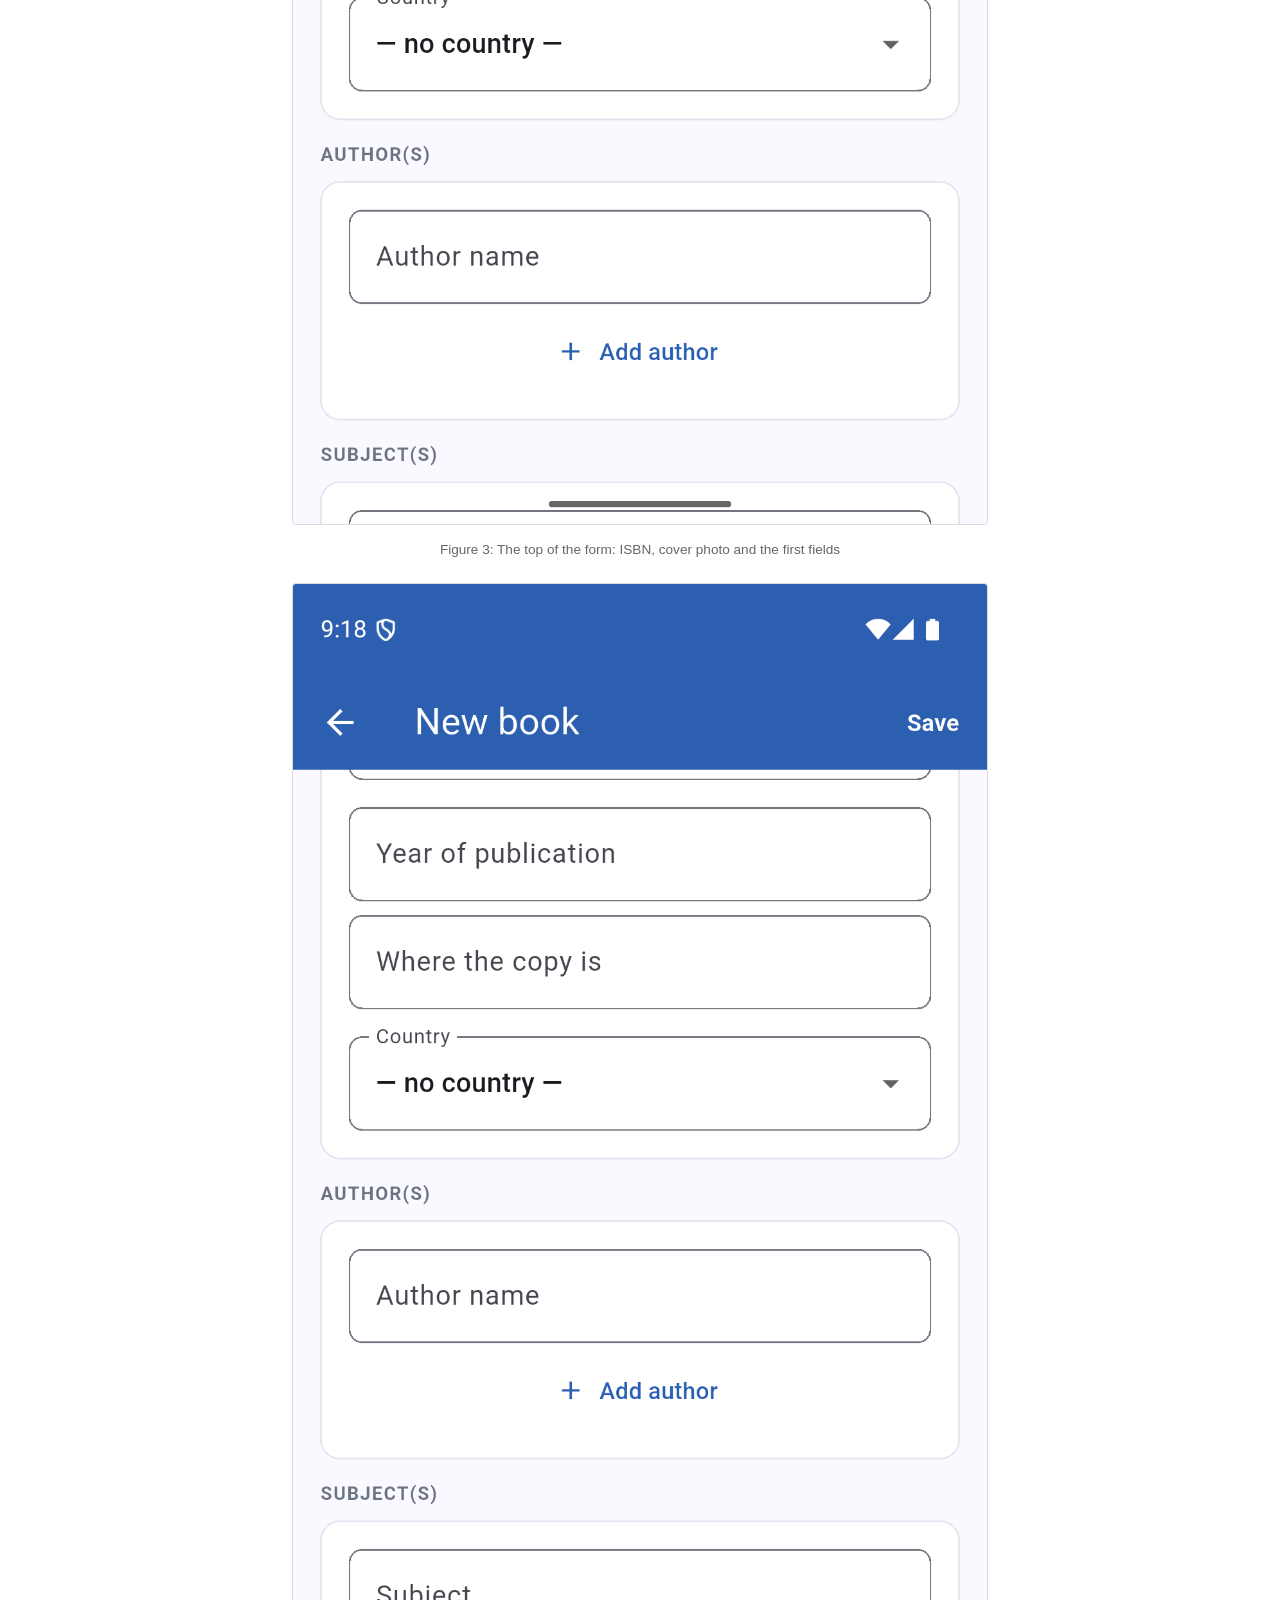
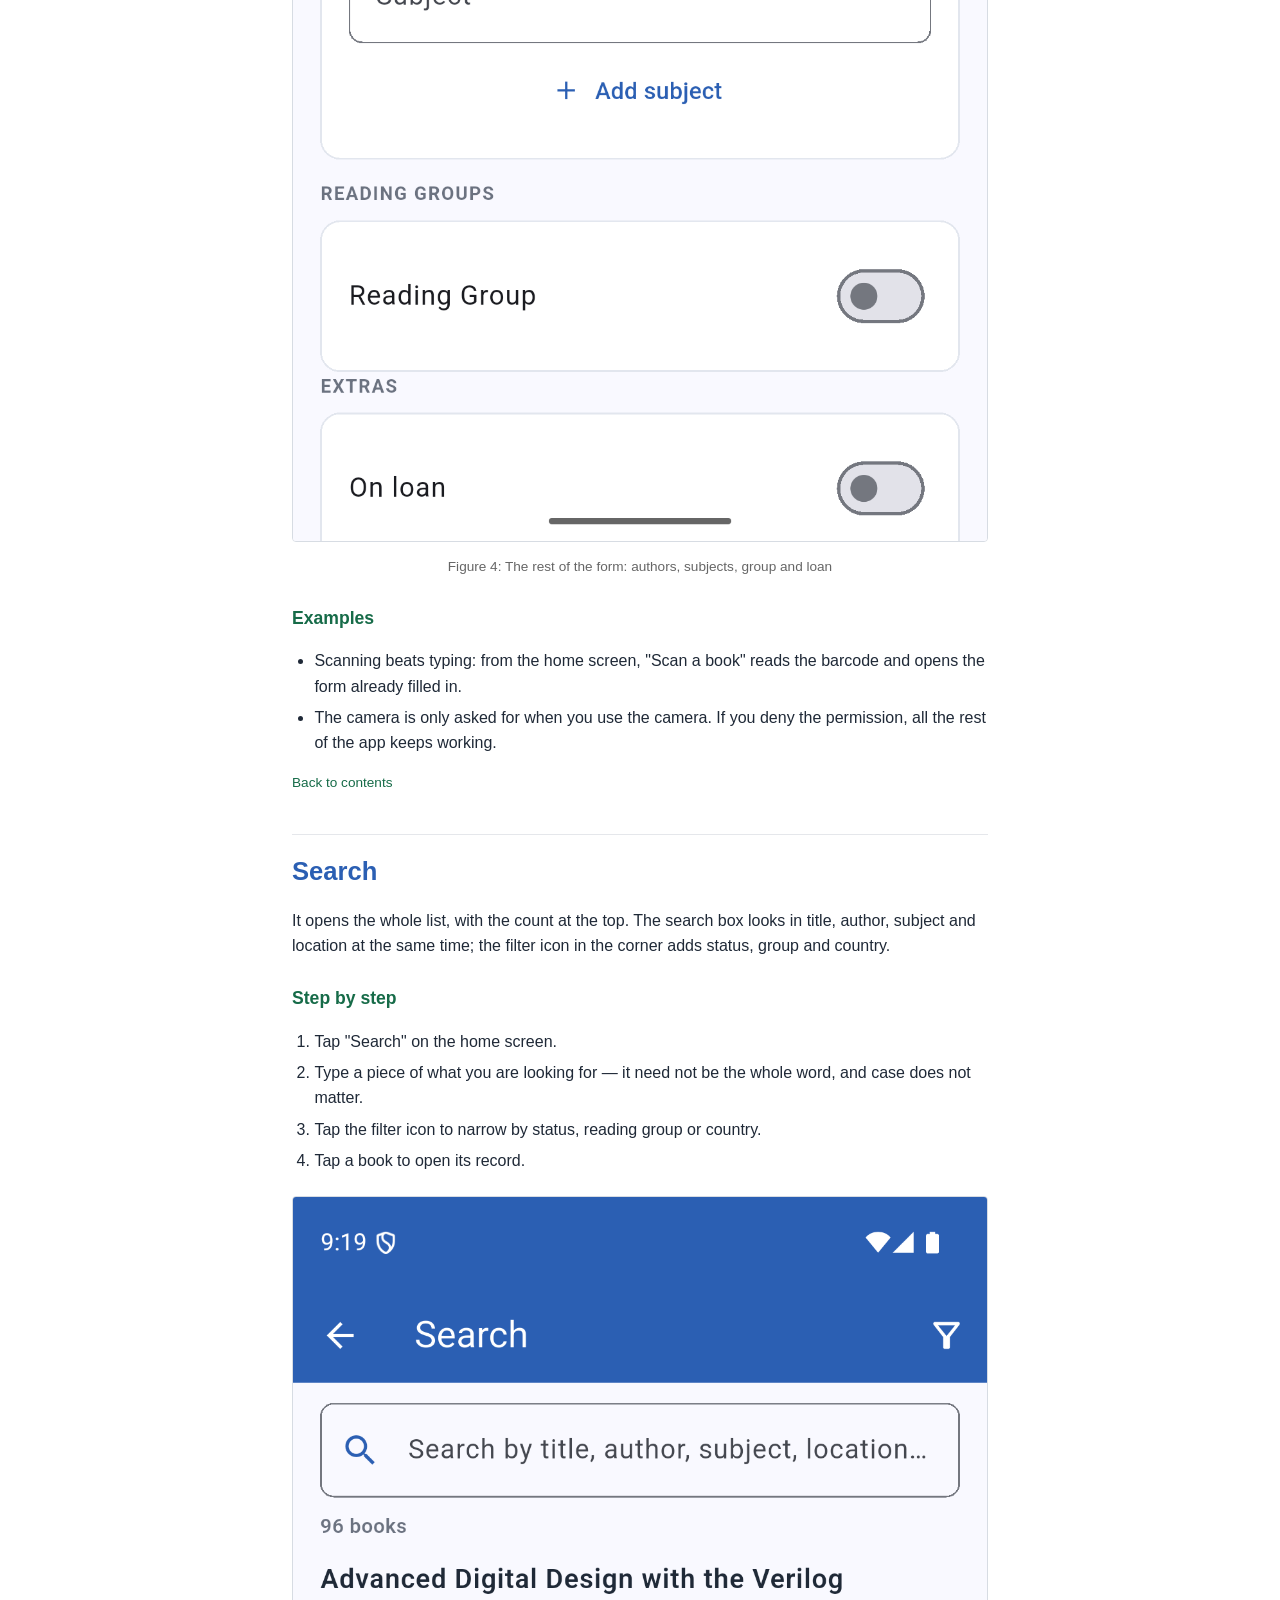
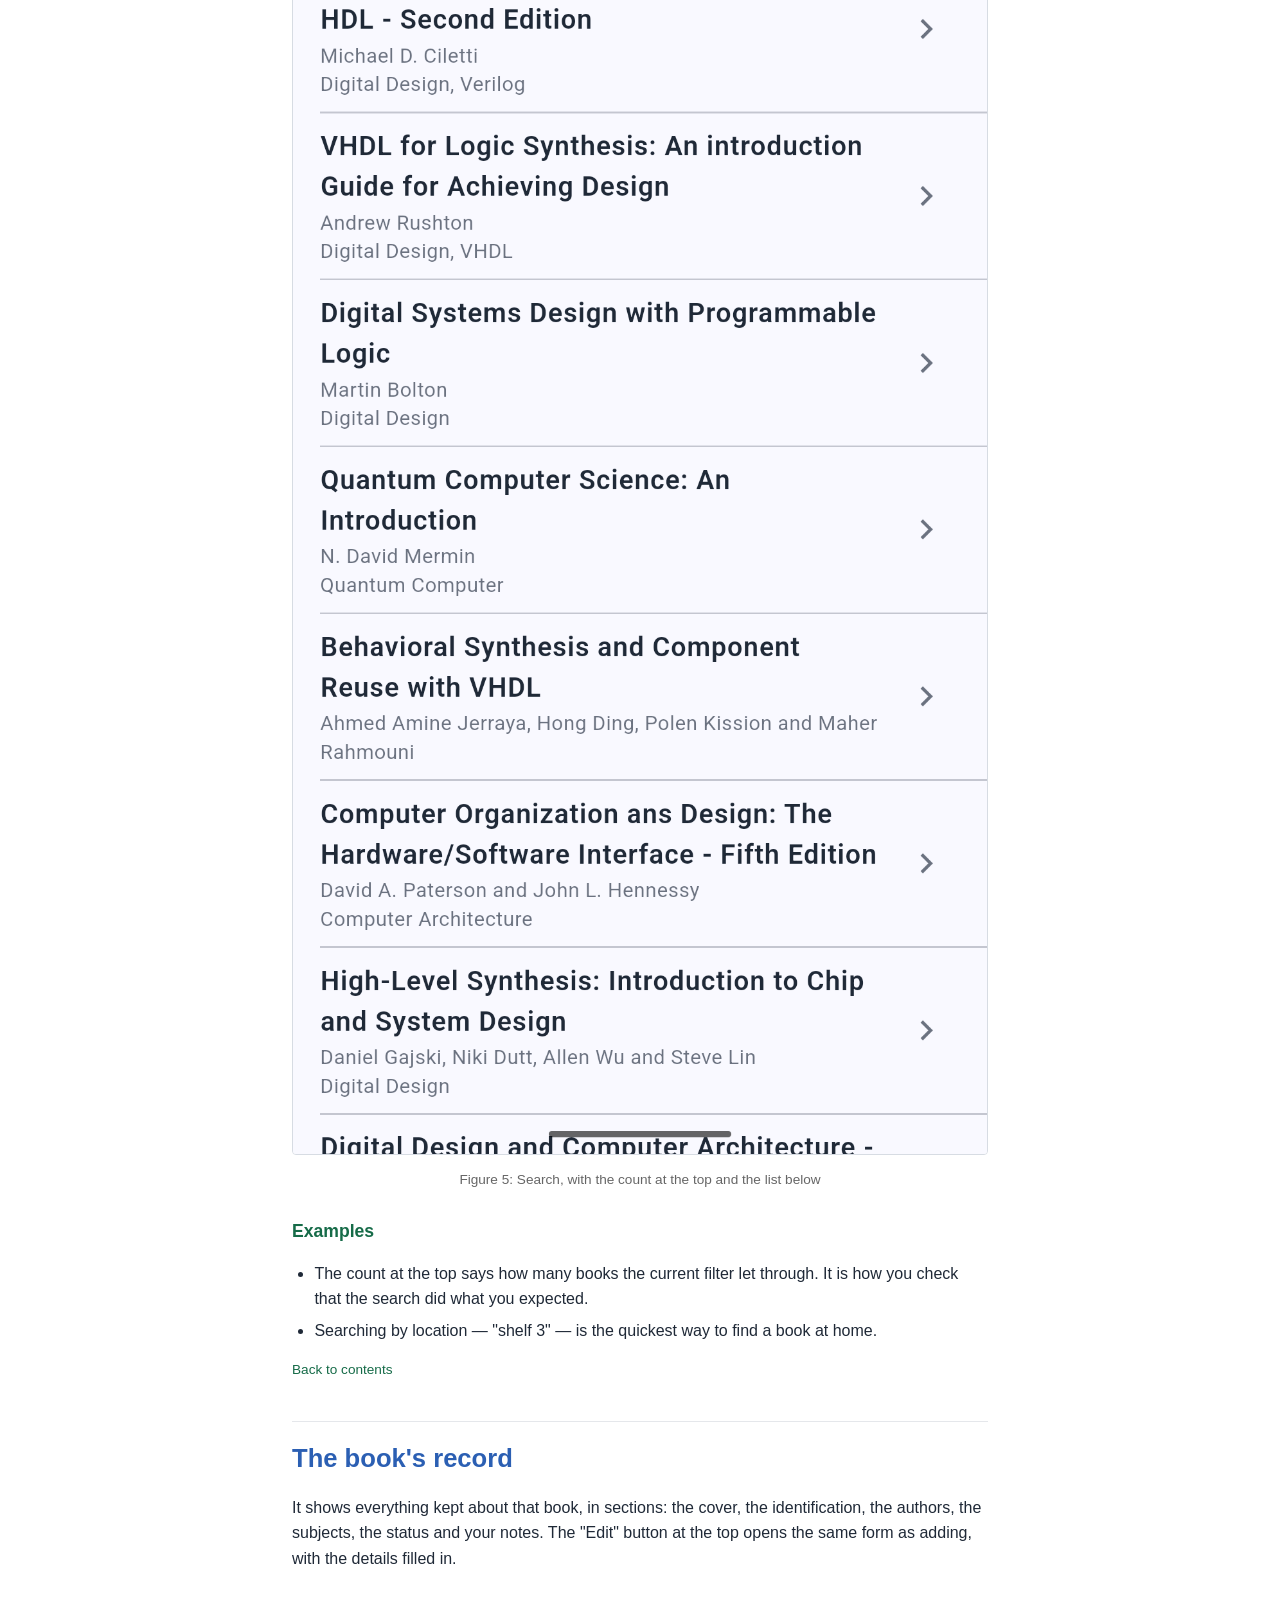
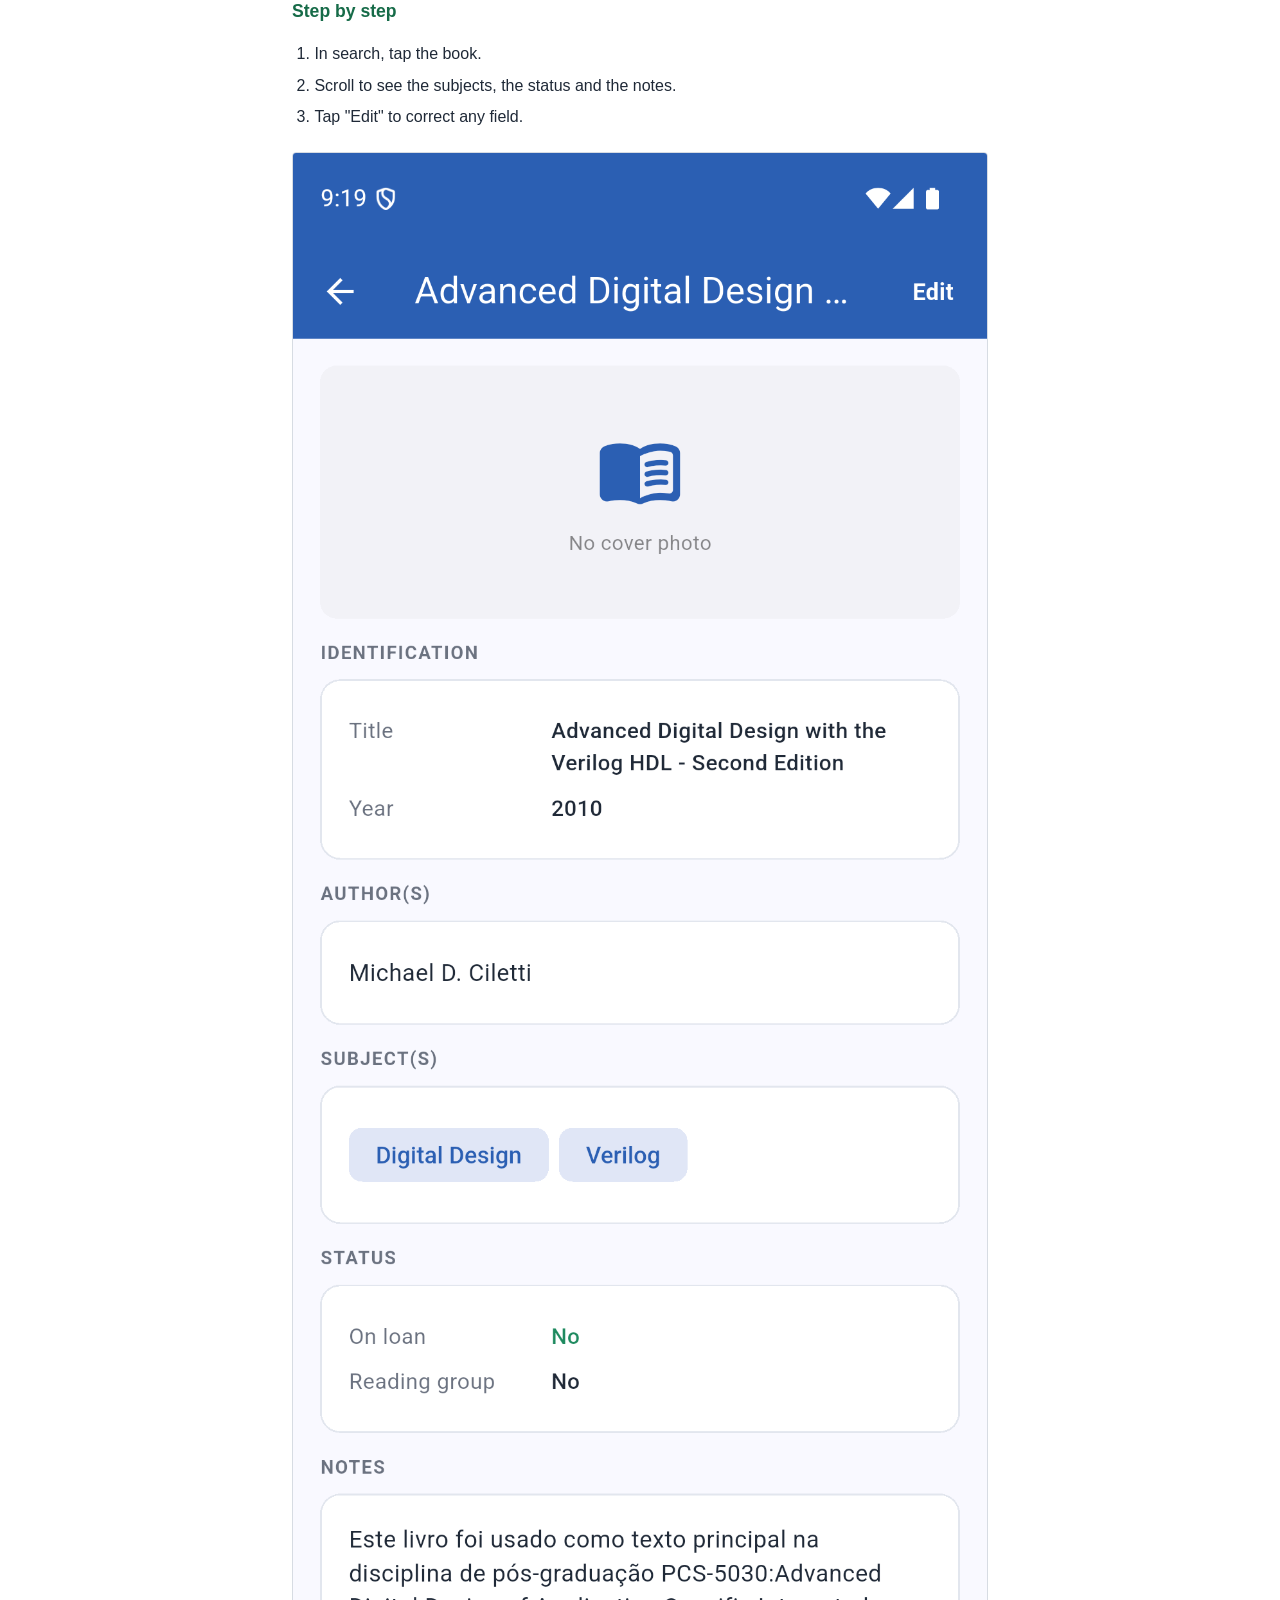
